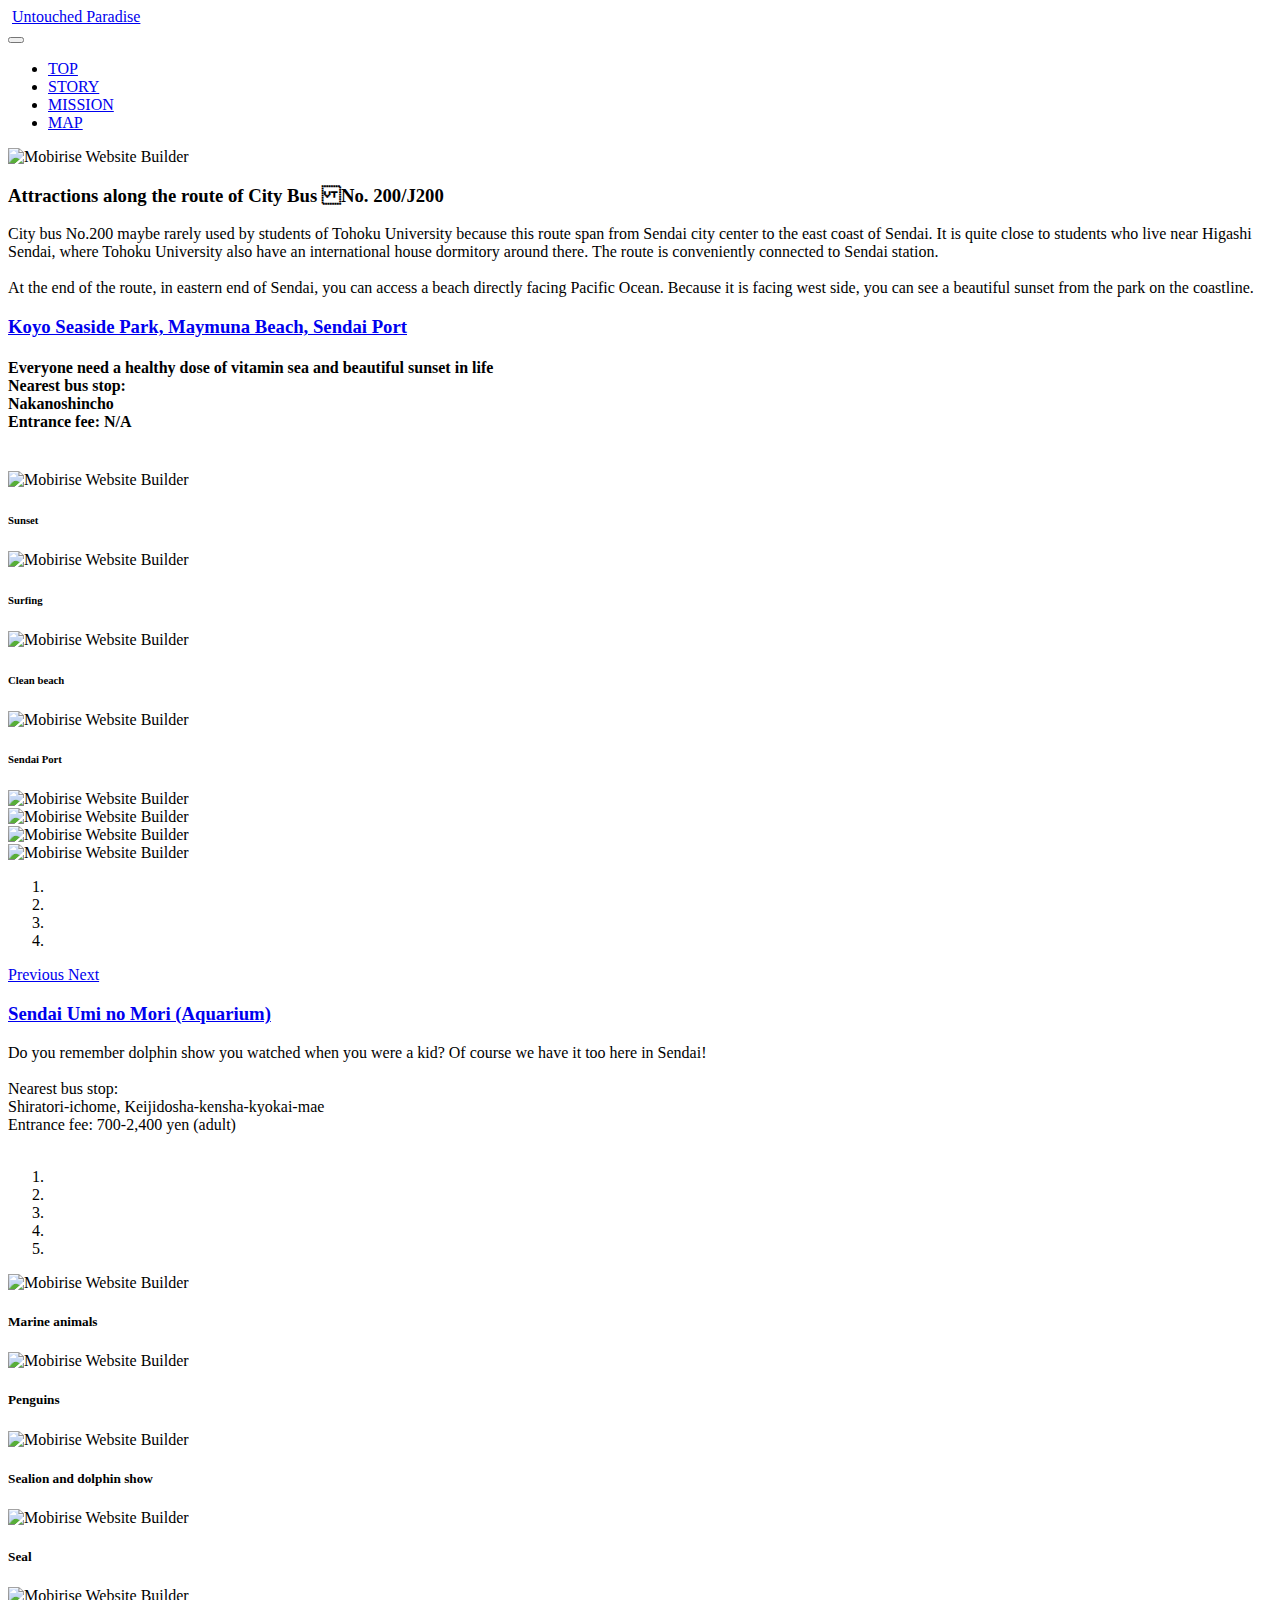
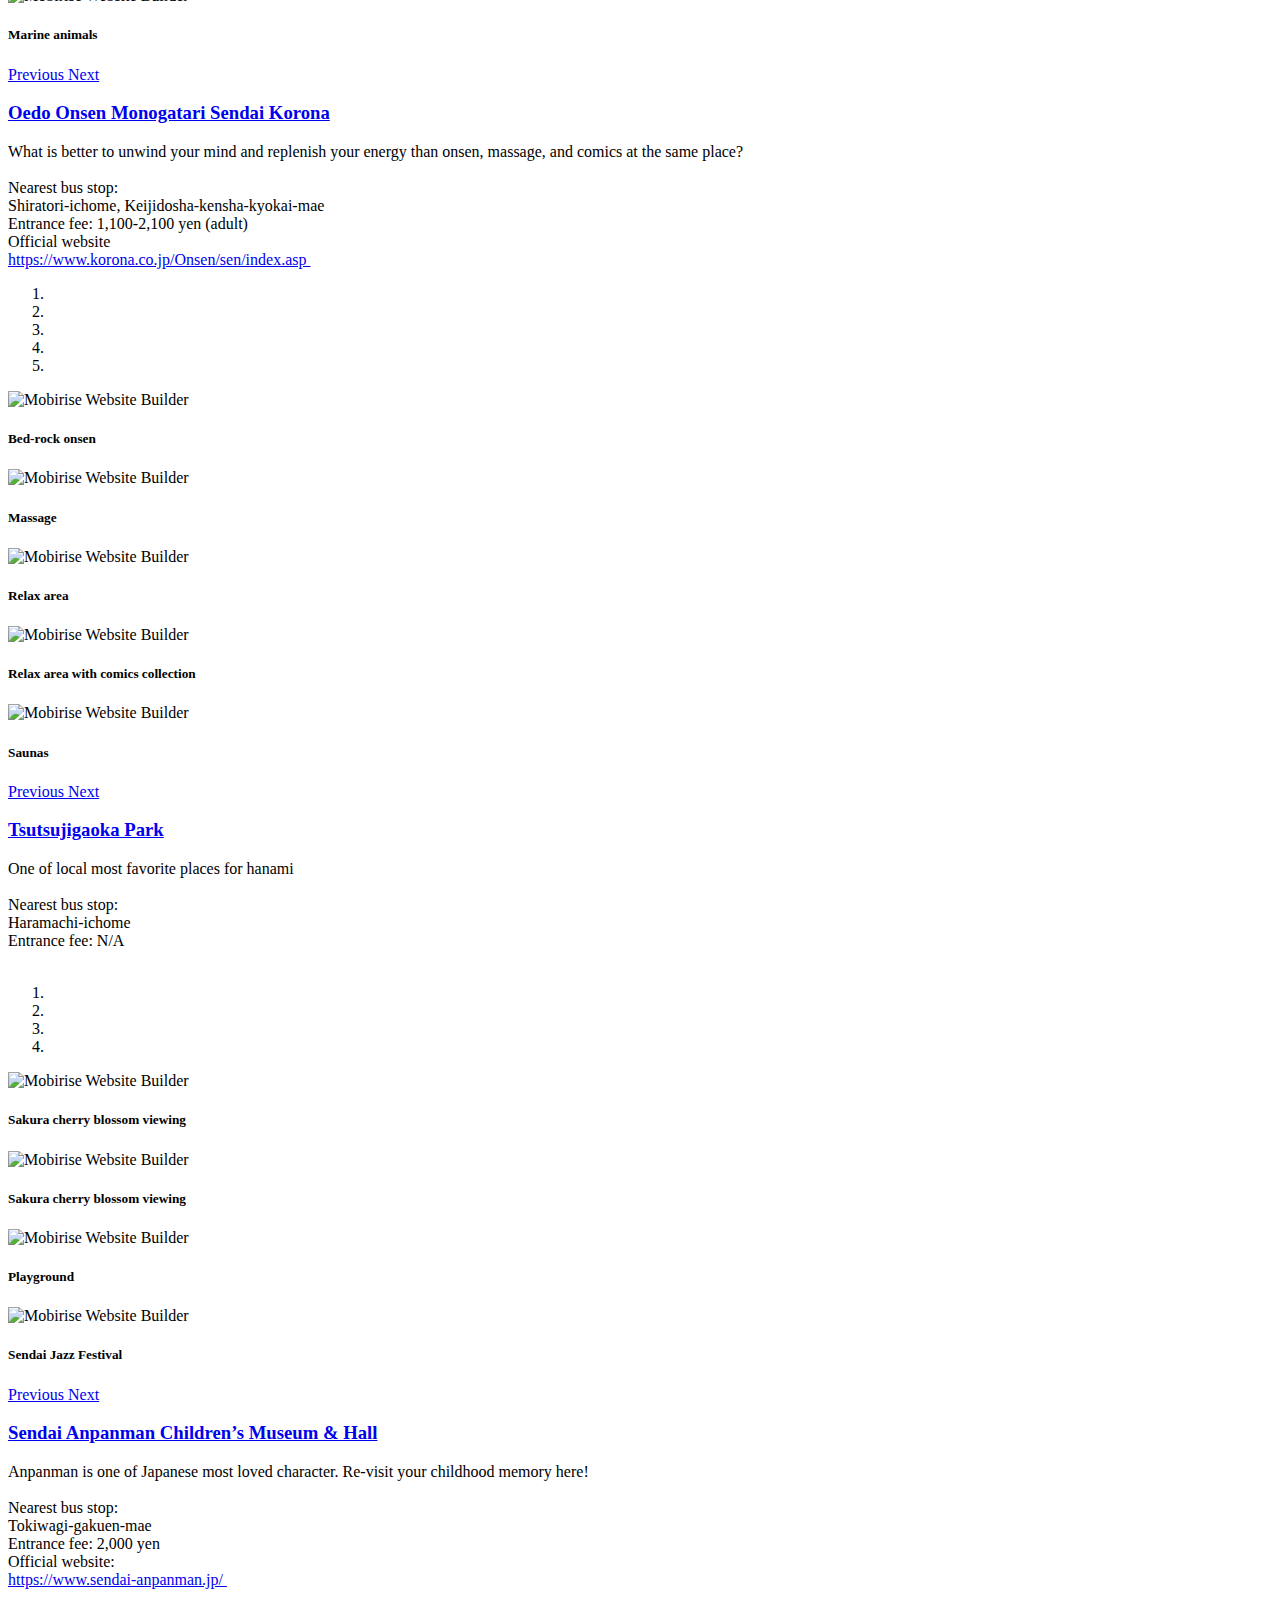
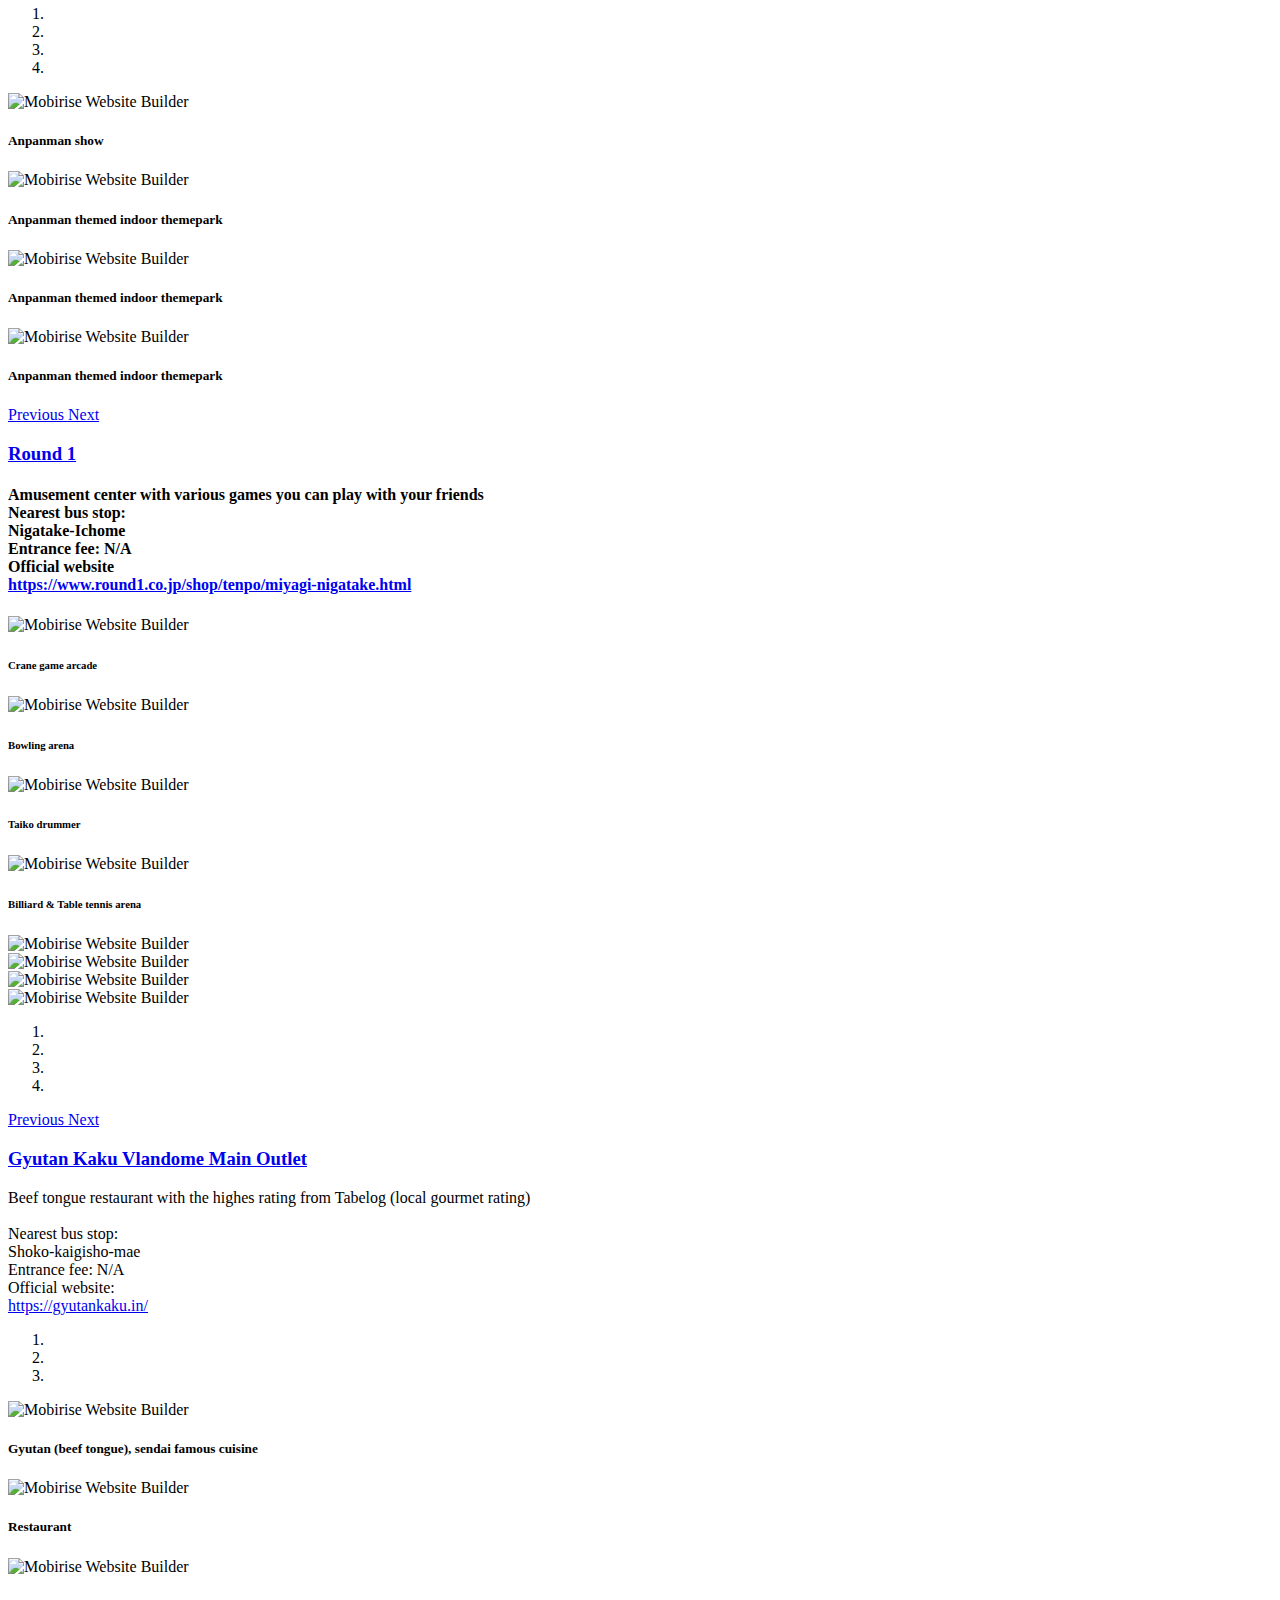
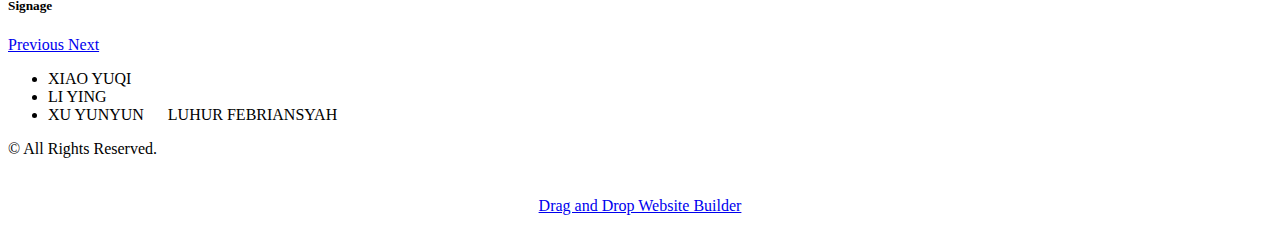
==== 200.html @ 2ca13a0b "Add files via upload" ====
<!DOCTYPE html>
<html  >
<head>
  <!-- Site made with Mobirise Website Builder v5.6.5, https://mobirise.com -->
  <meta charset="UTF-8">
  <meta http-equiv="X-UA-Compatible" content="IE=edge">
  <meta name="generator" content="Mobirise v5.6.5, mobirise.com">
  <meta name="twitter:card" content="summary_large_image"/>
  <meta name="twitter:image:src" content="">
  <meta property="og:image" content="">
  <meta name="twitter:title" content="200">
  <meta name="viewport" content="width=device-width, initial-scale=1, minimum-scale=1">
  <link rel="shortcut icon" href="assets/images/mbr-181x181.png" type="image/x-icon">
  <meta name="description" content="">
  
  
  <title>200</title>
  <link rel="stylesheet" href="assets/web/assets/mobirise-icons2/mobirise2.css">
  <link rel="stylesheet" href="assets/bootstrap/css/bootstrap.min.css">
  <link rel="stylesheet" href="assets/bootstrap/css/bootstrap-grid.min.css">
  <link rel="stylesheet" href="assets/bootstrap/css/bootstrap-reboot.min.css">
  <link rel="stylesheet" href="assets/dropdown/css/style.css">
  <link rel="stylesheet" href="assets/socicon/css/styles.css">
  <link rel="stylesheet" href="assets/theme/css/style.css">
  <link rel="preload" href="https://fonts.googleapis.com/css?family=Jost:100,200,300,400,500,600,700,800,900,100i,200i,300i,400i,500i,600i,700i,800i,900i&display=swap" as="style" onload="this.onload=null;this.rel='stylesheet'">
  <noscript><link rel="stylesheet" href="https://fonts.googleapis.com/css?family=Jost:100,200,300,400,500,600,700,800,900,100i,200i,300i,400i,500i,600i,700i,800i,900i&display=swap"></noscript>
  <link rel="preload" as="style" href="assets/mobirise/css/mbr-additional.css"><link rel="stylesheet" href="assets/mobirise/css/mbr-additional.css" type="text/css">
  
  
  
  
</head>
<body>
  
  <section data-bs-version="5.1" class="menu cid-s48OLK6784" once="menu" id="menu1-27">
    
    <nav class="navbar navbar-dropdown navbar-fixed-top navbar-expand-lg">
        <div class="container">
            <div class="navbar-brand">
                <span class="navbar-logo">
                    
                        <a href="#top"><img src="assets/images/mbr-181x181.png" alt="" style="height: 3.8rem;"></a>
                    
                </span>
                <span class="navbar-caption-wrap"><a class="navbar-caption text-black text-primary display-7" href="#top">Untouched Paradise</a></span>
            </div>
            <button class="navbar-toggler" type="button" data-toggle="collapse" data-bs-toggle="collapse" data-target="#navbarSupportedContent" data-bs-target="#navbarSupportedContent" aria-controls="navbarNavAltMarkup" aria-expanded="false" aria-label="Toggle navigation">
                <div class="hamburger">
                    <span></span>
                    <span></span>
                    <span></span>
                    <span></span>
                </div>
            </button>
            <div class="collapse navbar-collapse" id="navbarSupportedContent">
                <ul class="navbar-nav nav-dropdown nav-right" data-app-modern-menu="true"><li class="nav-item"><a class="nav-link link text-black text-primary display-4" href="#top">TOP</a></li>
                    <li class="nav-item"><a class="nav-link link text-black text-primary display-4" href="index.html#image2-p">STORY</a></li><li class="nav-item"><a class="nav-link link text-black text-primary display-4" href="index.html#content7-w">MISSION</a></li><li class="nav-item"><a class="nav-link link text-black text-primary display-4" href="index.html#map1-k">MAP</a></li></ul>
                
                
            </div>
        </div>
    </nav>

</section>

<section data-bs-version="5.1" class="image1 cid-u1q6X40Yaq" id="image1-29">
    

    

    <div class="container">
        <div class="row align-items-center">
            <div class="col-12 col-lg-6">
                <div class="image-wrapper">
                    <img src="assets/images/200-slide-10-789x252.png" alt="Mobirise Website Builder">
                    
                </div>
            </div>
            <div class="col-12 col-lg">
                <div class="text-wrapper">
                    <h3 class="mbr-section-title mbr-fonts-style mb-3 display-5"><strong>Attractions along the route of City Bus No. 200/J200</strong></h3>
                    <p class="mbr-text mbr-fonts-style display-7">City bus No.200 maybe rarely used by students of Tohoku University because this route span from Sendai city center to the east coast of Sendai. It is quite close to students who live near Higashi Sendai, where Tohoku University also have an international house dormitory around there. The route is conveniently connected to Sendai station.<br>
<br>At the end of the route, in eastern end of Sendai, you can access a beach directly facing Pacific Ocean. Because it is facing west side, you can see a beautiful sunset from the park on the coastline.&nbsp;&nbsp;<br></p>
                </div>
            </div>
        </div>
    </div>
</section>

<section data-bs-version="5.1" class="gallery5 mbr-gallery cid-u1q7lpG4oS" id="gallery5-2a">
    

    

    <div class="container">
        <div class="mbr-section-head">
            <h3 class="mbr-section-title mbr-fonts-style align-center m-0 display-2"><strong><a href="https://maps.app.goo.gl/v4xLHmWwKQCQUPkP9?g_st=iw" class="text-primary">Koyo Seaside Park, Maymuna Beach, Sendai Port</a></strong></h3>
            <h4 class="mbr-section-subtitle mbr-fonts-style align-center mb-0 mt-2 display-7">Everyone need a healthy dose of vitamin sea and beautiful sunset in life
<div>Nearest bus stop:
</div><div>Nakanoshincho</div><div>Entrance fee: N/A
</div><div><br></div></h4>
        </div>
        <div class="row mbr-gallery mt-4">
            <div class="col-12 col-md-6 col-lg-3 item gallery-image">
                <div class="item-wrapper" data-toggle="modal" data-bs-toggle="modal" data-target="#u1qc38Lr78-modal" data-bs-target="#u1qc38Lr78-modal">
                    <img class="w-100" src="assets/images/200-slide-11-1-596x770.jpg" alt="Mobirise Website Builder" data-slide-to="0" data-bs-slide-to="0" data-target="#lb-u1qc38Lr78" data-bs-target="#lb-u1qc38Lr78">
                    <div class="icon-wrapper">
                        <span class="mobi-mbri mobi-mbri-search mbr-iconfont mbr-iconfont-btn"></span>
                    </div>
                </div>
                <h6 class="mbr-item-subtitle mbr-fonts-style align-center mb-2 mt-2 display-7">Sunset</h6>
            </div>
            <div class="col-12 col-md-6 col-lg-3 item gallery-image">
                <div class="item-wrapper" data-toggle="modal" data-bs-toggle="modal" data-target="#u1qc38Lr78-modal" data-bs-target="#u1qc38Lr78-modal">
                    <img class="w-100" src="assets/images/200-slide-11-2-596x439.jpg" alt="Mobirise Website Builder" data-slide-to="1" data-bs-slide-to="1" data-target="#lb-u1qc38Lr78" data-bs-target="#lb-u1qc38Lr78">
                    <div class="icon-wrapper">
                        <span class="mobi-mbri mobi-mbri-search mbr-iconfont mbr-iconfont-btn"></span>
                    </div>
                </div>
                <h6 class="mbr-item-subtitle mbr-fonts-style align-center mb-2 mt-2 display-7">Surfing</h6>
            </div>
            <div class="col-12 col-md-6 col-lg-3 item gallery-image">
                <div class="item-wrapper" data-toggle="modal" data-bs-toggle="modal" data-target="#u1qc38Lr78-modal" data-bs-target="#u1qc38Lr78-modal">
                    <img class="w-100" src="assets/images/200-slide-11-3-596x437.jpg" alt="Mobirise Website Builder" data-slide-to="2" data-bs-slide-to="2" data-target="#lb-u1qc38Lr78" data-bs-target="#lb-u1qc38Lr78">
                    <div class="icon-wrapper">
                        <span class="mobi-mbri mobi-mbri-search mbr-iconfont mbr-iconfont-btn"></span>
                    </div>
                </div>
                <h6 class="mbr-item-subtitle mbr-fonts-style align-center mb-2 mt-2 display-7">Clean beach</h6>
            </div>
            <div class="col-12 col-md-6 col-lg-3 item gallery-image">
                <div class="item-wrapper" data-toggle="modal" data-bs-toggle="modal" data-target="#u1qc38Lr78-modal" data-bs-target="#u1qc38Lr78-modal">
                    <img class="w-100" src="assets/images/200-slide-11-4-596x774.jpg" alt="Mobirise Website Builder" data-slide-to="3" data-bs-slide-to="3" data-target="#lb-u1qc38Lr78" data-bs-target="#lb-u1qc38Lr78">
                    <div class="icon-wrapper">
                        <span class="mobi-mbri mobi-mbri-search mbr-iconfont mbr-iconfont-btn"></span>
                    </div>
                </div>
                <h6 class="mbr-item-subtitle mbr-fonts-style align-center mb-2 mt-2 display-7">Sendai Port</h6>
            </div>
        </div>

        <div class="modal mbr-slider" tabindex="-1" role="dialog" aria-hidden="true" id="u1qc38Lr78-modal">
            <div class="modal-dialog" role="document">
                <div class="modal-content">
                    <div class="modal-body">
                        <div class="carousel slide" id="lb-u1qc38Lr78" data-interval="5000" data-bs-interval="5000">
                            <div class="carousel-inner">
                                <div class="carousel-item active">
                                    <img class="d-block w-100" src="assets/images/200-slide-11-1-596x770.jpg" alt="Mobirise Website Builder">
                                </div>
                                <div class="carousel-item">
                                    <img class="d-block w-100" src="assets/images/200-slide-11-2-596x439.jpg" alt="Mobirise Website Builder">
                                </div>
                                <div class="carousel-item">
                                    <img class="d-block w-100" src="assets/images/200-slide-11-3-596x437.jpg" alt="Mobirise Website Builder">
                                </div>
                                <div class="carousel-item">
                                    <img class="d-block w-100" src="assets/images/200-slide-11-4-596x774.jpg" alt="Mobirise Website Builder">
                                </div>
                            </div>
                            <ol class="carousel-indicators">
                                <li data-slide-to="0" data-bs-slide-to="0" class="active" data-target="#lb-u1qc38Lr78" data-bs-target="#lb-u1qc38Lr78"></li>
                                <li data-slide-to="1" data-bs-slide-to="1" data-target="#lb-u1qc38Lr78" data-bs-target="#lb-u1qc38Lr78"></li>
                                <li data-slide-to="2" data-bs-slide-to="2" data-target="#lb-u1qc38Lr78" data-bs-target="#lb-u1qc38Lr78"></li>
                                <li data-slide-to="3" data-bs-slide-to="3" data-target="#lb-u1qc38Lr78" data-bs-target="#lb-u1qc38Lr78"></li>
                            </ol>
                            <a role="button" href="" class="close" data-dismiss="modal" data-bs-dismiss="modal" aria-label="Close">
                            </a>
                            <a class="carousel-control-prev carousel-control" role="button" data-slide="prev" data-bs-slide="prev" href="#lb-u1qc38Lr78">
                                <span class="mobi-mbri mobi-mbri-arrow-prev" aria-hidden="true"></span>
                                <span class="sr-only visually-hidden">Previous</span>
                            </a>
                            <a class="carousel-control-next carousel-control" role="button" data-slide="next" data-bs-slide="next" href="#lb-u1qc38Lr78">
                                <span class="mobi-mbri mobi-mbri-arrow-next" aria-hidden="true"></span>
                                <span class="sr-only visually-hidden">Next</span>
                            </a>
                        </div>
                    </div>
                </div>
            </div>
        </div>
    </div>
</section>

<section data-bs-version="5.1" class="content5 cid-u1q7R0cChN" id="content5-2c">
    
    <div class="container">
        <div class="row justify-content-center">
            <div class="col-md-12 col-lg-10">
                <h3 class="mbr-section-title mbr-fonts-style mb-4 display-2"><strong><a href="https://maps.app.goo.gl/Kc7f5GTUNGFci8Ky8?g_st=iw" class="text-primary">Sendai Umi no Mori (Aquarium)</a></strong></h3>
                
                <p class="mbr-text mbr-fonts-style display-7">Do you remember dolphin show you watched when you were a kid? Of course we have it too here in Sendai!<br><br>Nearest bus stop:
<br>Shiratori-ichome, Keijidosha-kensha-kyokai-mae<br>Entrance fee: 700-2,400 yen (adult)
<br>&nbsp;<br></p>
            </div>
        </div>
    </div>
</section>

<section data-bs-version="5.1" class="slider2 cid-u1q7ObSZ6b" id="slider2-2b">
    

    
    <div class="container">
        <div class="row justify-content-center">
            <div class="col-12 col-md-10">
                <div class="carousel slide carousel-fade" id="u1qc39AR49" data-interval="5000" data-bs-interval="5000">
                    
                    <ol class="carousel-indicators">
                        <li data-slide-to="0" data-bs-slide-to="0" class="active" data-target="#u1qc39AR49" data-bs-target="#u1qc39AR49"></li>
                        <li data-slide-to="1" data-bs-slide-to="1" data-target="#u1qc39AR49" data-bs-target="#u1qc39AR49"></li>
                        <li data-slide-to="2" data-bs-slide-to="2" data-target="#u1qc39AR49" data-bs-target="#u1qc39AR49"></li><li data-slide-to="3" data-bs-slide-to="3" data-target="#u1qc39AR49" data-bs-target="#u1qc39AR49"></li><li data-slide-to="4" data-bs-slide-to="4" data-target="#u1qc39AR49" data-bs-target="#u1qc39AR49"></li>
                    </ol>
                    <div class="carousel-inner">
                        <div class="carousel-item slider-image item active">
                            <div class="item-wrapper">
                                <img class="d-block w-100" src="assets/images/200-slide-12-1-1024x617.jpg" alt="Mobirise Website Builder" data-slide-to="0" data-bs-slide-to="0">
                                <div class="carousel-caption d-none d-md-block">
                                    <h5 class="mbr-section-subtitle mbr-fonts-style display-5"><strong>Marine animals</strong></h5>
                                    
                                </div>
                            </div>
                        </div>
                        <div class="carousel-item slider-image item">
                            <div class="item-wrapper">
                                <img class="d-block w-100" src="assets/images/200-slide-12-2-1024x566.jpg" alt="Mobirise Website Builder" data-slide-to="1" data-bs-slide-to="1">
                                <div class="carousel-caption d-none d-md-block">
                                    <h5 class="mbr-section-subtitle mbr-fonts-style display-5">
                                        <strong>Penguins</strong></h5>
                                    
                                </div>
                            </div>
                        </div>
                        <div class="carousel-item slider-image item">
                            <div class="item-wrapper">
                                <img class="d-block w-100" src="assets/images/200-slide-12-3-1024x656.jpg" alt="Mobirise Website Builder" data-slide-to="2" data-bs-slide-to="2">
                                <div class="carousel-caption d-none d-md-block">
                                    <h5 class="mbr-section-subtitle mbr-fonts-style display-5"><strong>Sealion and dolphin show</strong></h5>
                                    
                                </div>
                            </div>
                        </div><div class="carousel-item slider-image item">
                            <div class="item-wrapper">
                                <img class="d-block w-100" src="assets/images/200-slide-12-4-1024x748.jpg" alt="Mobirise Website Builder" data-slide-to="3" data-bs-slide-to="3">
                                <div class="carousel-caption d-none d-md-block">
                                    <h5 class="mbr-section-subtitle mbr-fonts-style display-5">
                                        <strong>Seal</strong>
                                    </h5>
                                    
                                </div>
                            </div>
                        </div><div class="carousel-item slider-image item">
                            <div class="item-wrapper">
                                <img class="d-block w-100" src="assets/images/200-slide-12-5-1024x471.jpg" alt="Mobirise Website Builder" data-slide-to="4" data-bs-slide-to="4">
                                <div class="carousel-caption d-none d-md-block">
                                    <h5 class="mbr-section-subtitle mbr-fonts-style display-5"><strong>Marine animals</strong></h5>
                                    
                                </div>
                            </div>
                        </div>
                    </div>
                    <a class="carousel-control carousel-control-prev" role="button" data-slide="prev" data-bs-slide="prev" href="#u1qc39AR49">
                        <span class="mobi-mbri mobi-mbri-arrow-prev" aria-hidden="true"></span>
                        <span class="sr-only visually-hidden">Previous</span>
                    </a>
                    <a class="carousel-control carousel-control-next" role="button" data-slide="next" data-bs-slide="next" href="#u1qc39AR49">
                        <span class="mobi-mbri mobi-mbri-arrow-next" aria-hidden="true"></span>
                        <span class="sr-only visually-hidden">Next</span>
                    </a>
                </div>
            </div>
        </div>
    </div>
</section>

<section data-bs-version="5.1" class="content5 cid-u1q8s3idsh" id="content5-2d">
    
    <div class="container">
        <div class="row justify-content-center">
            <div class="col-md-12 col-lg-10">
                <h3 class="mbr-section-title mbr-fonts-style mb-4 display-2"><strong><a href="https://maps.app.goo.gl/MPHti9c4BwyM3oMx7?g_st=iw" class="text-primary">Oedo Onsen Monogatari Sendai Korona</a></strong></h3>
                
                <p class="mbr-text mbr-fonts-style display-7">What is better to unwind your mind and replenish your energy than onsen, massage, and comics at the same place?<br><br>Nearest bus stop:
<br>Shiratori-ichome, Keijidosha-kensha-kyokai-mae<br>Entrance fee: 1,100-2,100 yen (adult)<br>
Official website
<br><a href="https://www.korona.co.jp/Onsen/sen/index.asp " class="text-primary">https://www.korona.co.jp/Onsen/sen/index.asp&nbsp;</a><br></p>
            </div>
        </div>
    </div>
</section>

<section data-bs-version="5.1" class="slider2 cid-u1q8ChPilc" id="slider2-2e">
    

    
    <div class="container">
        <div class="row justify-content-center">
            <div class="col-12 col-md-10">
                <div class="carousel slide carousel-fade" id="u1qc3arYeU" data-interval="5000" data-bs-interval="5000">
                    
                    <ol class="carousel-indicators">
                        <li data-slide-to="0" data-bs-slide-to="0" class="active" data-target="#u1qc3arYeU" data-bs-target="#u1qc3arYeU"></li>
                        <li data-slide-to="1" data-bs-slide-to="1" data-target="#u1qc3arYeU" data-bs-target="#u1qc3arYeU"></li>
                        <li data-slide-to="2" data-bs-slide-to="2" data-target="#u1qc3arYeU" data-bs-target="#u1qc3arYeU"></li><li data-slide-to="3" data-bs-slide-to="3" data-target="#u1qc3arYeU" data-bs-target="#u1qc3arYeU"></li><li data-slide-to="4" data-bs-slide-to="4" data-target="#u1qc3arYeU" data-bs-target="#u1qc3arYeU"></li>
                    </ol>
                    <div class="carousel-inner">
                        <div class="carousel-item slider-image item active">
                            <div class="item-wrapper">
                                <img class="d-block w-100" src="assets/images/200-slide-13-1-1024x764.jpg" alt="Mobirise Website Builder" data-slide-to="0" data-bs-slide-to="0">
                                <div class="carousel-caption d-none d-md-block">
                                    <h5 class="mbr-section-subtitle mbr-fonts-style display-5"><strong>Bed-rock onsen</strong></h5>
                                    
                                </div>
                            </div>
                        </div>
                        <div class="carousel-item slider-image item">
                            <div class="item-wrapper">
                                <img class="d-block w-100" src="assets/images/200-slide-13-2-1024x620.jpg" alt="Mobirise Website Builder" data-slide-to="1" data-bs-slide-to="1">
                                <div class="carousel-caption d-none d-md-block">
                                    <h5 class="mbr-section-subtitle mbr-fonts-style display-5"><strong>Massage</strong></h5>
                                    
                                </div>
                            </div>
                        </div>
                        <div class="carousel-item slider-image item">
                            <div class="item-wrapper">
                                <img class="d-block w-100" src="assets/images/200-slide-13-3-815x1024.jpg" alt="Mobirise Website Builder" data-slide-to="2" data-bs-slide-to="2">
                                <div class="carousel-caption d-none d-md-block">
                                    <h5 class="mbr-section-subtitle mbr-fonts-style display-5"><strong>Relax area</strong></h5>
                                    
                                </div>
                            </div>
                        </div><div class="carousel-item slider-image item">
                            <div class="item-wrapper">
                                <img class="d-block w-100" src="assets/images/200-slide-13-4-815x1015.jpg" alt="Mobirise Website Builder" data-slide-to="3" data-bs-slide-to="3">
                                <div class="carousel-caption d-none d-md-block">
                                    <h5 class="mbr-section-subtitle mbr-fonts-style display-5"><strong>Relax area with comics collection</strong></h5>
                                    
                                </div>
                            </div>
                        </div><div class="carousel-item slider-image item">
                            <div class="item-wrapper">
                                <img class="d-block w-100" src="assets/images/200-slide-13-5-796x1024.jpg" alt="Mobirise Website Builder" data-slide-to="4" data-bs-slide-to="4">
                                <div class="carousel-caption d-none d-md-block">
                                    <h5 class="mbr-section-subtitle mbr-fonts-style display-5">
                                        <strong>Saunas</strong>
                                    </h5>
                                    
                                </div>
                            </div>
                        </div>
                    </div>
                    <a class="carousel-control carousel-control-prev" role="button" data-slide="prev" data-bs-slide="prev" href="#u1qc3arYeU">
                        <span class="mobi-mbri mobi-mbri-arrow-prev" aria-hidden="true"></span>
                        <span class="sr-only visually-hidden">Previous</span>
                    </a>
                    <a class="carousel-control carousel-control-next" role="button" data-slide="next" data-bs-slide="next" href="#u1qc3arYeU">
                        <span class="mobi-mbri mobi-mbri-arrow-next" aria-hidden="true"></span>
                        <span class="sr-only visually-hidden">Next</span>
                    </a>
                </div>
            </div>
        </div>
    </div>
</section>

<section data-bs-version="5.1" class="content5 cid-u1q9fNmP6s" id="content5-2f">
    
    <div class="container">
        <div class="row justify-content-center">
            <div class="col-md-12 col-lg-10">
                <h3 class="mbr-section-title mbr-fonts-style mb-4 display-2"><strong><a href="https://maps.app.goo.gl/jmmNp7XgcEXgdnyeA?g_st=iw" class="text-primary">Tsutsujigaoka Park</a></strong></h3>
                
                <p class="mbr-text mbr-fonts-style display-7">One of local most favorite places for hanami<br><br>Nearest bus stop:
<br>Haramachi-ichome<br>Entrance fee: N/A
<br>&nbsp;<br></p>
            </div>
        </div>
    </div>
</section>

<section data-bs-version="5.1" class="slider2 cid-u1q9oDOqKd" id="slider2-2g">
    

    
    <div class="container">
        <div class="row justify-content-center">
            <div class="col-12 col-md-10">
                <div class="carousel slide carousel-fade" id="u1qc3bdlno" data-interval="5000" data-bs-interval="5000">
                    
                    <ol class="carousel-indicators">
                        <li data-slide-to="0" data-bs-slide-to="0" class="active" data-target="#u1qc3bdlno" data-bs-target="#u1qc3bdlno"></li>
                        <li data-slide-to="1" data-bs-slide-to="1" data-target="#u1qc3bdlno" data-bs-target="#u1qc3bdlno"></li>
                        <li data-slide-to="2" data-bs-slide-to="2" data-target="#u1qc3bdlno" data-bs-target="#u1qc3bdlno"></li><li data-slide-to="3" data-bs-slide-to="3" data-target="#u1qc3bdlno" data-bs-target="#u1qc3bdlno"></li>
                    </ol>
                    <div class="carousel-inner">
                        <div class="carousel-item slider-image item active">
                            <div class="item-wrapper">
                                <img class="d-block w-100" src="assets/images/200-slide-14-1-746x1024.jpg" alt="Mobirise Website Builder" data-slide-to="0" data-bs-slide-to="0">
                                <div class="carousel-caption d-none d-md-block">
                                    <h5 class="mbr-section-subtitle mbr-fonts-style display-5"><strong>Sakura cherry blossom viewing</strong></h5>
                                    
                                </div>
                            </div>
                        </div>
                        <div class="carousel-item slider-image item">
                            <div class="item-wrapper">
                                <img class="d-block w-100" src="assets/images/200-slide-14-2-1024x548.jpg" alt="Mobirise Website Builder" data-slide-to="1" data-bs-slide-to="1">
                                <div class="carousel-caption d-none d-md-block">
                                    <h5 class="mbr-section-subtitle mbr-fonts-style display-5"><strong>Sakura cherry blossom viewing</strong></h5>
                                    
                                </div>
                            </div>
                        </div>
                        <div class="carousel-item slider-image item">
                            <div class="item-wrapper">
                                <img class="d-block w-100" src="assets/images/200-slide-14-3-1024x564.jpg" alt="Mobirise Website Builder" data-slide-to="2" data-bs-slide-to="2">
                                <div class="carousel-caption d-none d-md-block">
                                    <h5 class="mbr-section-subtitle mbr-fonts-style display-5">
                                        <strong>Playground</strong></h5>
                                    
                                </div>
                            </div>
                        </div><div class="carousel-item slider-image item">
                            <div class="item-wrapper">
                                <img class="d-block w-100" src="assets/images/200-slide-14-4-1024x667.jpg" alt="Mobirise Website Builder" data-slide-to="3" data-bs-slide-to="3">
                                <div class="carousel-caption d-none d-md-block">
                                    <h5 class="mbr-section-subtitle mbr-fonts-style display-5"><strong>Sendai Jazz Festival</strong></h5>
                                    
                                </div>
                            </div>
                        </div>
                    </div>
                    <a class="carousel-control carousel-control-prev" role="button" data-slide="prev" data-bs-slide="prev" href="#u1qc3bdlno">
                        <span class="mobi-mbri mobi-mbri-arrow-prev" aria-hidden="true"></span>
                        <span class="sr-only visually-hidden">Previous</span>
                    </a>
                    <a class="carousel-control carousel-control-next" role="button" data-slide="next" data-bs-slide="next" href="#u1qc3bdlno">
                        <span class="mobi-mbri mobi-mbri-arrow-next" aria-hidden="true"></span>
                        <span class="sr-only visually-hidden">Next</span>
                    </a>
                </div>
            </div>
        </div>
    </div>
</section>

<section data-bs-version="5.1" class="content5 cid-u1q9HPplkM" id="content5-2h">
    
    <div class="container">
        <div class="row justify-content-center">
            <div class="col-md-12 col-lg-10">
                <h3 class="mbr-section-title mbr-fonts-style mb-4 display-2"><strong><a href="https://maps.app.goo.gl/vA87Yipph7uVeVw18?g_st=iw" class="text-primary">Sendai Anpanman Children’s Museum &amp; Hall</a></strong></h3>
                
                <p class="mbr-text mbr-fonts-style display-7">Anpanman is one of Japanese most loved character. Re-visit your childhood memory here!<br><br>Nearest bus stop:
<br>Tokiwagi-gakuen-mae<br>Entrance fee: 2,000 yen<br>
Official website:
<br><a href="https://www.sendai-anpanman.jp/ " class="text-primary">https://www.sendai-anpanman.jp/&nbsp;</a><br></p>
            </div>
        </div>
    </div>
</section>

<section data-bs-version="5.1" class="slider2 cid-u1q9QR3RFF" id="slider2-2i">
    

    
    <div class="container">
        <div class="row justify-content-center">
            <div class="col-12 col-md-10">
                <div class="carousel slide carousel-fade" id="u1qc3c1Roq" data-interval="5000" data-bs-interval="5000">
                    
                    <ol class="carousel-indicators">
                        <li data-slide-to="0" data-bs-slide-to="0" class="active" data-target="#u1qc3c1Roq" data-bs-target="#u1qc3c1Roq"></li>
                        <li data-slide-to="1" data-bs-slide-to="1" data-target="#u1qc3c1Roq" data-bs-target="#u1qc3c1Roq"></li>
                        <li data-slide-to="2" data-bs-slide-to="2" data-target="#u1qc3c1Roq" data-bs-target="#u1qc3c1Roq"></li><li data-slide-to="3" data-bs-slide-to="3" data-target="#u1qc3c1Roq" data-bs-target="#u1qc3c1Roq"></li>
                    </ol>
                    <div class="carousel-inner">
                        <div class="carousel-item slider-image item active">
                            <div class="item-wrapper">
                                <img class="d-block w-100" src="assets/images/200-slide-15-1-1024x654.jpg" alt="Mobirise Website Builder" data-slide-to="0" data-bs-slide-to="0">
                                <div class="carousel-caption d-none d-md-block">
                                    <h5 class="mbr-section-subtitle mbr-fonts-style display-5"><strong>Anpanman show</strong></h5>
                                    
                                </div>
                            </div>
                        </div>
                        <div class="carousel-item slider-image item">
                            <div class="item-wrapper">
                                <img class="d-block w-100" src="assets/images/200-slide-15-2-1024x755.jpg" alt="Mobirise Website Builder" data-slide-to="1" data-bs-slide-to="1">
                                <div class="carousel-caption d-none d-md-block">
                                    <h5 class="mbr-section-subtitle mbr-fonts-style display-5"><strong>Anpanman themed indoor themepark</strong></h5>
                                    
                                </div>
                            </div>
                        </div>
                        <div class="carousel-item slider-image item">
                            <div class="item-wrapper">
                                <img class="d-block w-100" src="assets/images/200-slide-15-3-835x1024.jpg" alt="Mobirise Website Builder" data-slide-to="2" data-bs-slide-to="2">
                                <div class="carousel-caption d-none d-md-block">
                                    <h5 class="mbr-section-subtitle mbr-fonts-style display-5"><strong>Anpanman themed indoor themepark</strong></h5>
                                    
                                </div>
                            </div>
                        </div><div class="carousel-item slider-image item">
                            <div class="item-wrapper">
                                <img class="d-block w-100" src="assets/images/200-slide-15-4-835x607.jpg" alt="Mobirise Website Builder" data-slide-to="3" data-bs-slide-to="3">
                                <div class="carousel-caption d-none d-md-block">
                                    <h5 class="mbr-section-subtitle mbr-fonts-style display-5"><strong>Anpanman themed indoor themepark</strong></h5>
                                    
                                </div>
                            </div>
                        </div>
                    </div>
                    <a class="carousel-control carousel-control-prev" role="button" data-slide="prev" data-bs-slide="prev" href="#u1qc3c1Roq">
                        <span class="mobi-mbri mobi-mbri-arrow-prev" aria-hidden="true"></span>
                        <span class="sr-only visually-hidden">Previous</span>
                    </a>
                    <a class="carousel-control carousel-control-next" role="button" data-slide="next" data-bs-slide="next" href="#u1qc3c1Roq">
                        <span class="mobi-mbri mobi-mbri-arrow-next" aria-hidden="true"></span>
                        <span class="sr-only visually-hidden">Next</span>
                    </a>
                </div>
            </div>
        </div>
    </div>
</section>

<section data-bs-version="5.1" class="gallery4 mbr-gallery cid-u1qatUeKuT" id="gallery4-2j">
    

    

    <div class="container">
        <div class="mbr-section-head">
            <h3 class="mbr-section-title mbr-fonts-style align-center m-0 display-2"><strong><a href="https://maps.app.goo.gl/UGpbgqfZbD4D5RT16?g_st=iw" class="text-primary">Round 1</a></strong></h3>
            <h4 class="mbr-section-subtitle mbr-fonts-style align-center mb-0 mt-2 display-7">Amusement center with various games you can play with your friends
<div>Nearest bus stop:
</div><div>Nigatake-Ichome</div><div>Entrance fee: N/A</div><div>Official website
</div><div><a href="https://www.round1.co.jp/shop/tenpo/miyagi-nigatake.html" class="text-primary">https://www.round1.co.jp/shop/tenpo/miyagi-nigatake.html</a></div></h4>
        </div>
        <div class="row mbr-gallery mt-4">
            <div class="col-12 col-md-6 col-lg-6 item gallery-image">
                <div class="item-wrapper" data-toggle="modal" data-bs-toggle="modal" data-target="#u1qc3csrJC-modal" data-bs-target="#u1qc3csrJC-modal">
                    <img class="w-100" src="assets/images/200-slide-16-1-1024x753.jpg" alt="Mobirise Website Builder" data-slide-to="0" data-bs-slide-to="0" data-target="#lb-u1qc3csrJC" data-bs-target="#lb-u1qc3csrJC">
                    <div class="icon-wrapper">
                        <span class="mobi-mbri mobi-mbri-search mbr-iconfont mbr-iconfont-btn"></span>
                    </div>
                </div>
                <h6 class="mbr-item-subtitle mbr-fonts-style align-center mb-2 mt-2 display-7">Crane game arcade</h6>
            </div>
            <div class="col-12 col-md-6 col-lg-6 item gallery-image">
                <div class="item-wrapper" data-toggle="modal" data-bs-toggle="modal" data-target="#u1qc3csrJC-modal" data-bs-target="#u1qc3csrJC-modal">
                    <img class="w-100" src="assets/images/200-slide-16-2-1024x626.jpg" alt="Mobirise Website Builder" data-slide-to="1" data-bs-slide-to="1" data-target="#lb-u1qc3csrJC" data-bs-target="#lb-u1qc3csrJC">
                    <div class="icon-wrapper">
                        <span class="mobi-mbri mobi-mbri-search mbr-iconfont mbr-iconfont-btn"></span>
                    </div>
                </div>
                <h6 class="mbr-item-subtitle mbr-fonts-style align-center mb-2 mt-2 display-7">Bowling arena</h6>
            </div>
            <div class="col-12 col-md-6 col-lg-6 item gallery-image">
                <div class="item-wrapper" data-toggle="modal" data-bs-toggle="modal" data-target="#u1qc3csrJC-modal" data-bs-target="#u1qc3csrJC-modal">
                    <img class="w-100" src="assets/images/200-slide-16-3-1024x764.jpg" alt="Mobirise Website Builder" data-slide-to="2" data-bs-slide-to="2" data-target="#lb-u1qc3csrJC" data-bs-target="#lb-u1qc3csrJC">
                    <div class="icon-wrapper">
                        <span class="mobi-mbri mobi-mbri-search mbr-iconfont mbr-iconfont-btn"></span>
                    </div>
                </div>
                <h6 class="mbr-item-subtitle mbr-fonts-style align-center mb-2 mt-2 display-7">Taiko drummer</h6>
            </div>
            <div class="col-12 col-md-6 col-lg-6 item gallery-image">
                <div class="item-wrapper" data-toggle="modal" data-bs-toggle="modal" data-target="#u1qc3csrJC-modal" data-bs-target="#u1qc3csrJC-modal">
                    <img class="w-100" src="assets/images/200-slide-16-4-1024x759.jpg" alt="Mobirise Website Builder" data-slide-to="3" data-bs-slide-to="3" data-target="#lb-u1qc3csrJC" data-bs-target="#lb-u1qc3csrJC">
                    <div class="icon-wrapper">
                        <span class="mobi-mbri mobi-mbri-search mbr-iconfont mbr-iconfont-btn"></span>
                    </div>
                </div>
                <h6 class="mbr-item-subtitle mbr-fonts-style align-center mb-2 mt-2 display-7">Billiard &amp; Table tennis arena</h6>
            </div>
        </div>

        <div class="modal mbr-slider" tabindex="-1" role="dialog" aria-hidden="true" id="u1qc3csrJC-modal">
            <div class="modal-dialog" role="document">
                <div class="modal-content">
                    <div class="modal-body">
                        <div class="carousel slide" id="lb-u1qc3csrJC" data-interval="5000" data-bs-interval="5000">
                            <div class="carousel-inner">
                                <div class="carousel-item active">
                                    <img class="d-block w-100" src="assets/images/200-slide-16-1-1024x753.jpg" alt="Mobirise Website Builder">
                                </div>
                                <div class="carousel-item">
                                    <img class="d-block w-100" src="assets/images/200-slide-16-2-1024x626.jpg" alt="Mobirise Website Builder">
                                </div>
                                <div class="carousel-item">
                                    <img class="d-block w-100" src="assets/images/200-slide-16-3-1024x764.jpg" alt="Mobirise Website Builder">
                                </div>
                                <div class="carousel-item">
                                    <img class="d-block w-100" src="assets/images/200-slide-16-4-1024x759.jpg" alt="Mobirise Website Builder">
                                </div>
                            </div>
                            <ol class="carousel-indicators">
                                <li data-slide-to="0" data-bs-slide-to="0" class="active" data-target="#lb-u1qc3csrJC" data-bs-target="#lb-u1qc3csrJC"></li>
                                <li data-slide-to="1" data-bs-slide-to="1" data-target="#lb-u1qc3csrJC" data-bs-target="#lb-u1qc3csrJC"></li>
                                <li data-slide-to="2" data-bs-slide-to="2" data-target="#lb-u1qc3csrJC" data-bs-target="#lb-u1qc3csrJC"></li>
                                <li data-slide-to="3" data-bs-slide-to="3" data-target="#lb-u1qc3csrJC" data-bs-target="#lb-u1qc3csrJC"></li>
                            </ol>
                            <a role="button" href="" class="close" data-dismiss="modal" data-bs-dismiss="modal" aria-label="Close">
                            </a>
                            <a class="carousel-control-prev carousel-control" role="button" data-slide="prev" data-bs-slide="prev" href="#lb-u1qc3csrJC">
                                <span class="mobi-mbri mobi-mbri-arrow-prev" aria-hidden="true"></span>
                                <span class="sr-only visually-hidden">Previous</span>
                            </a>
                            <a class="carousel-control-next carousel-control" role="button" data-slide="next" data-bs-slide="next" href="#lb-u1qc3csrJC">
                                <span class="mobi-mbri mobi-mbri-arrow-next" aria-hidden="true"></span>
                                <span class="sr-only visually-hidden">Next</span>
                            </a>
                        </div>
                    </div>
                </div>
            </div>
        </div>
    </div>
</section>

<section data-bs-version="5.1" class="content5 cid-u1qbkQxtN6" id="content5-2k">
    
    <div class="container">
        <div class="row justify-content-center">
            <div class="col-md-12 col-lg-10">
                <h3 class="mbr-section-title mbr-fonts-style mb-4 display-2"><strong><a href="https://maps.app.goo.gl/SfT2c1a4PbRoFa4s6?g_st=iw" class="text-primary">Gyutan Kaku Vlandome Main Outlet</a></strong></h3>
                
                <p class="mbr-text mbr-fonts-style display-7">Beef tongue restaurant with the highes rating from Tabelog (local gourmet rating)<br><br>Nearest bus stop:
<br>Shoko-kaigisho-mae<br>Entrance fee: N/A<br>
Official website:
<br><a href="https://gyutankaku.in/" class="text-primary">https://gyutankaku.in/</a><br></p>
            </div>
        </div>
    </div>
</section>

<section data-bs-version="5.1" class="slider2 cid-u1qbxKDtJ2" id="slider2-2l">
    

    
    <div class="container">
        <div class="row justify-content-center">
            <div class="col-12 col-md-10">
                <div class="carousel slide carousel-fade" id="u1qc3dMMKZ" data-interval="5000" data-bs-interval="5000">
                    
                    <ol class="carousel-indicators">
                        <li data-slide-to="0" data-bs-slide-to="0" class="active" data-target="#u1qc3dMMKZ" data-bs-target="#u1qc3dMMKZ"></li>
                        <li data-slide-to="1" data-bs-slide-to="1" data-target="#u1qc3dMMKZ" data-bs-target="#u1qc3dMMKZ"></li>
                        <li data-slide-to="2" data-bs-slide-to="2" data-target="#u1qc3dMMKZ" data-bs-target="#u1qc3dMMKZ"></li>
                    </ol>
                    <div class="carousel-inner">
                        <div class="carousel-item slider-image item active">
                            <div class="item-wrapper">
                                <img class="d-block w-100" src="assets/images/200-slide-17-1-1024x569.jpg" alt="Mobirise Website Builder">
                                <div class="carousel-caption d-none d-md-block">
                                    <h5 class="mbr-section-subtitle mbr-fonts-style display-5"><strong>Gyutan (beef tongue), sendai famous cuisine</strong></h5>
                                    
                                </div>
                            </div>
                        </div>
                        <div class="carousel-item slider-image item">
                            <div class="item-wrapper">
                                <img class="d-block w-100" src="assets/images/200-slide-17-2-1024x679.jpg" alt="Mobirise Website Builder">
                                <div class="carousel-caption d-none d-md-block">
                                    <h5 class="mbr-section-subtitle mbr-fonts-style display-5">
                                        <strong>Restaurant</strong></h5>
                                    
                                </div>
                            </div>
                        </div>
                        <div class="carousel-item slider-image item">
                            <div class="item-wrapper">
                                <img class="d-block w-100" src="assets/images/200-slide-17-3-771x1024.jpg" alt="Mobirise Website Builder">
                                <div class="carousel-caption d-none d-md-block">
                                    <h5 class="mbr-section-subtitle mbr-fonts-style display-5">
                                        <strong>Signage</strong>
                                    </h5>
                                    
                                </div>
                            </div>
                        </div>
                    </div>
                    <a class="carousel-control carousel-control-prev" role="button" data-slide="prev" data-bs-slide="prev" href="#u1qc3dMMKZ">
                        <span class="mobi-mbri mobi-mbri-arrow-prev" aria-hidden="true"></span>
                        <span class="sr-only visually-hidden">Previous</span>
                    </a>
                    <a class="carousel-control carousel-control-next" role="button" data-slide="next" data-bs-slide="next" href="#u1qc3dMMKZ">
                        <span class="mobi-mbri mobi-mbri-arrow-next" aria-hidden="true"></span>
                        <span class="sr-only visually-hidden">Next</span>
                    </a>
                </div>
            </div>
        </div>
    </div>
</section>

<section data-bs-version="5.1" class="footer3 cid-s48P1Icc8J" once="footers" id="footer3-28">

    

    

    <div class="container">
        <div class="media-container-row align-center mbr-white">
            <div class="row row-links">
                <ul class="foot-menu">
                    
                    
                    
                    
                    
                <li class="foot-menu-item mbr-fonts-style display-7">XIAO YUQI
</li><li class="foot-menu-item mbr-fonts-style display-7">LI YING
</li><li class="foot-menu-item mbr-fonts-style display-7">XU YUNYUN&nbsp; &nbsp; &nbsp; LUHUR FEBRIANSYAH</li></ul>
            </div>
            <div class="row social-row">
                <div class="social-list align-right pb-2">
                    
                    
                    
                    
                    
                    
                <div class="soc-item">
                        <a href="https://twitter.com/mobirise" target="_blank">
                            <span class="socicon-twitter socicon mbr-iconfont mbr-iconfont-social"></span>
                        </a>
                    </div><div class="soc-item">
                        <a href="https://www.facebook.com/" target="_blank">
                            <span class="mbr-iconfont mbr-iconfont-social socicon-facebook socicon"></span>
                        </a>
                    </div><div class="soc-item">
                        <a href="https://www.youtube.com/" target="_blank">
                            <span class="mbr-iconfont mbr-iconfont-social socicon-youtube socicon"></span>
                        </a>
                    </div><div class="soc-item">
                        <a href="https://instagram.com" target="_blank">
                            <span class="mbr-iconfont mbr-iconfont-social socicon-instagram socicon"></span>
                        </a>
                    </div></div>
            </div>
            <div class="row row-copirayt">
                <p class="mbr-text mb-0 mbr-fonts-style mbr-white align-center display-7">
                    © All Rights Reserved.
                </p>
            </div>
        </div>
    </div>
</section><section class="display-7" style="padding: 0;align-items: center;justify-content: center;flex-wrap: wrap;    align-content: center;display: flex;position: relative;height: 4rem;"><a href="https://mobiri.se/2758555" style="flex: 1 1;height: 4rem;position: absolute;width: 100%;z-index: 1;"><img alt="" style="height: 4rem;" src="[data-uri]"></a><p style="margin: 0;text-align: center;" class="display-7">&#8204;</p><a style="z-index:1" href="https://mobirise.com/drag-drop-website-builder.html">Drag and Drop Website Builder</a></section><script src="assets/bootstrap/js/bootstrap.bundle.min.js"></script>  <script src="assets/smoothscroll/smooth-scroll.js"></script>  <script src="assets/ytplayer/index.js"></script>  <script src="assets/dropdown/js/navbar-dropdown.js"></script>  <script src="assets/theme/js/script.js"></script>  
  
  
</body>
</html>
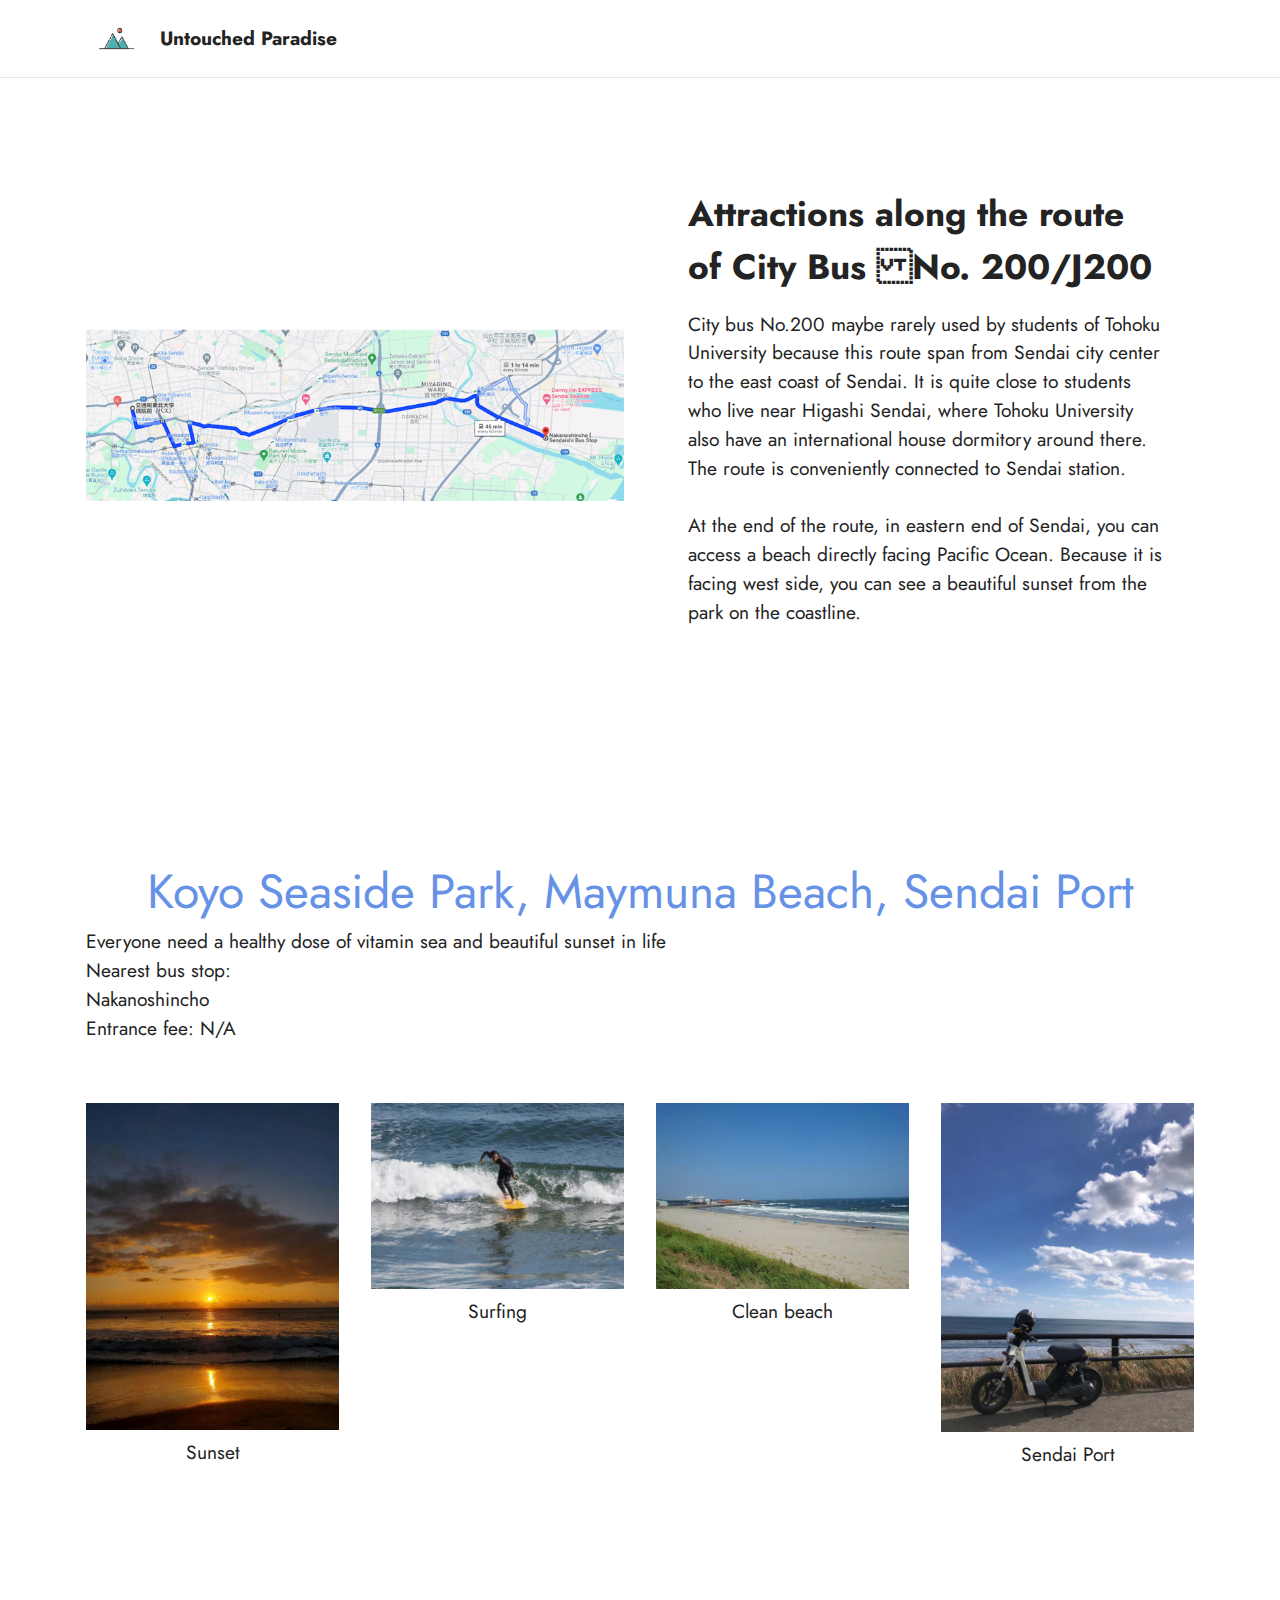
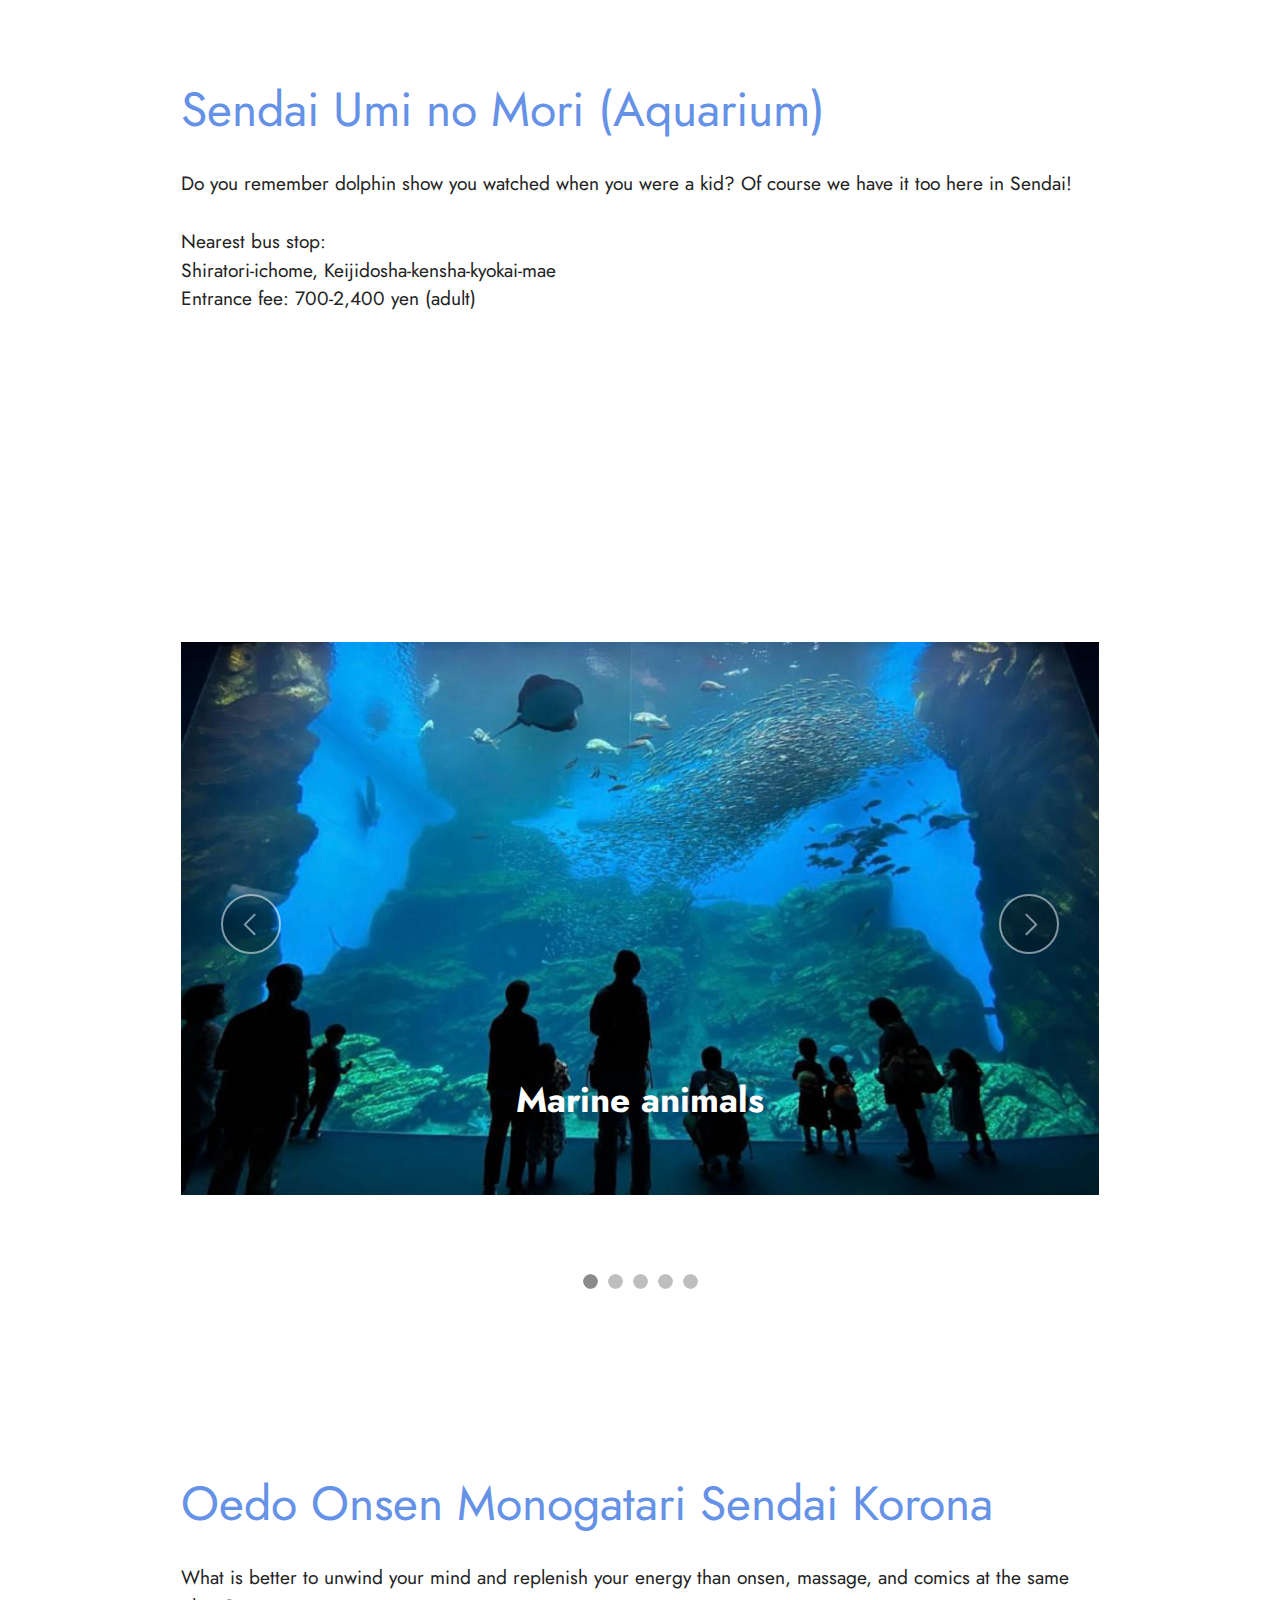
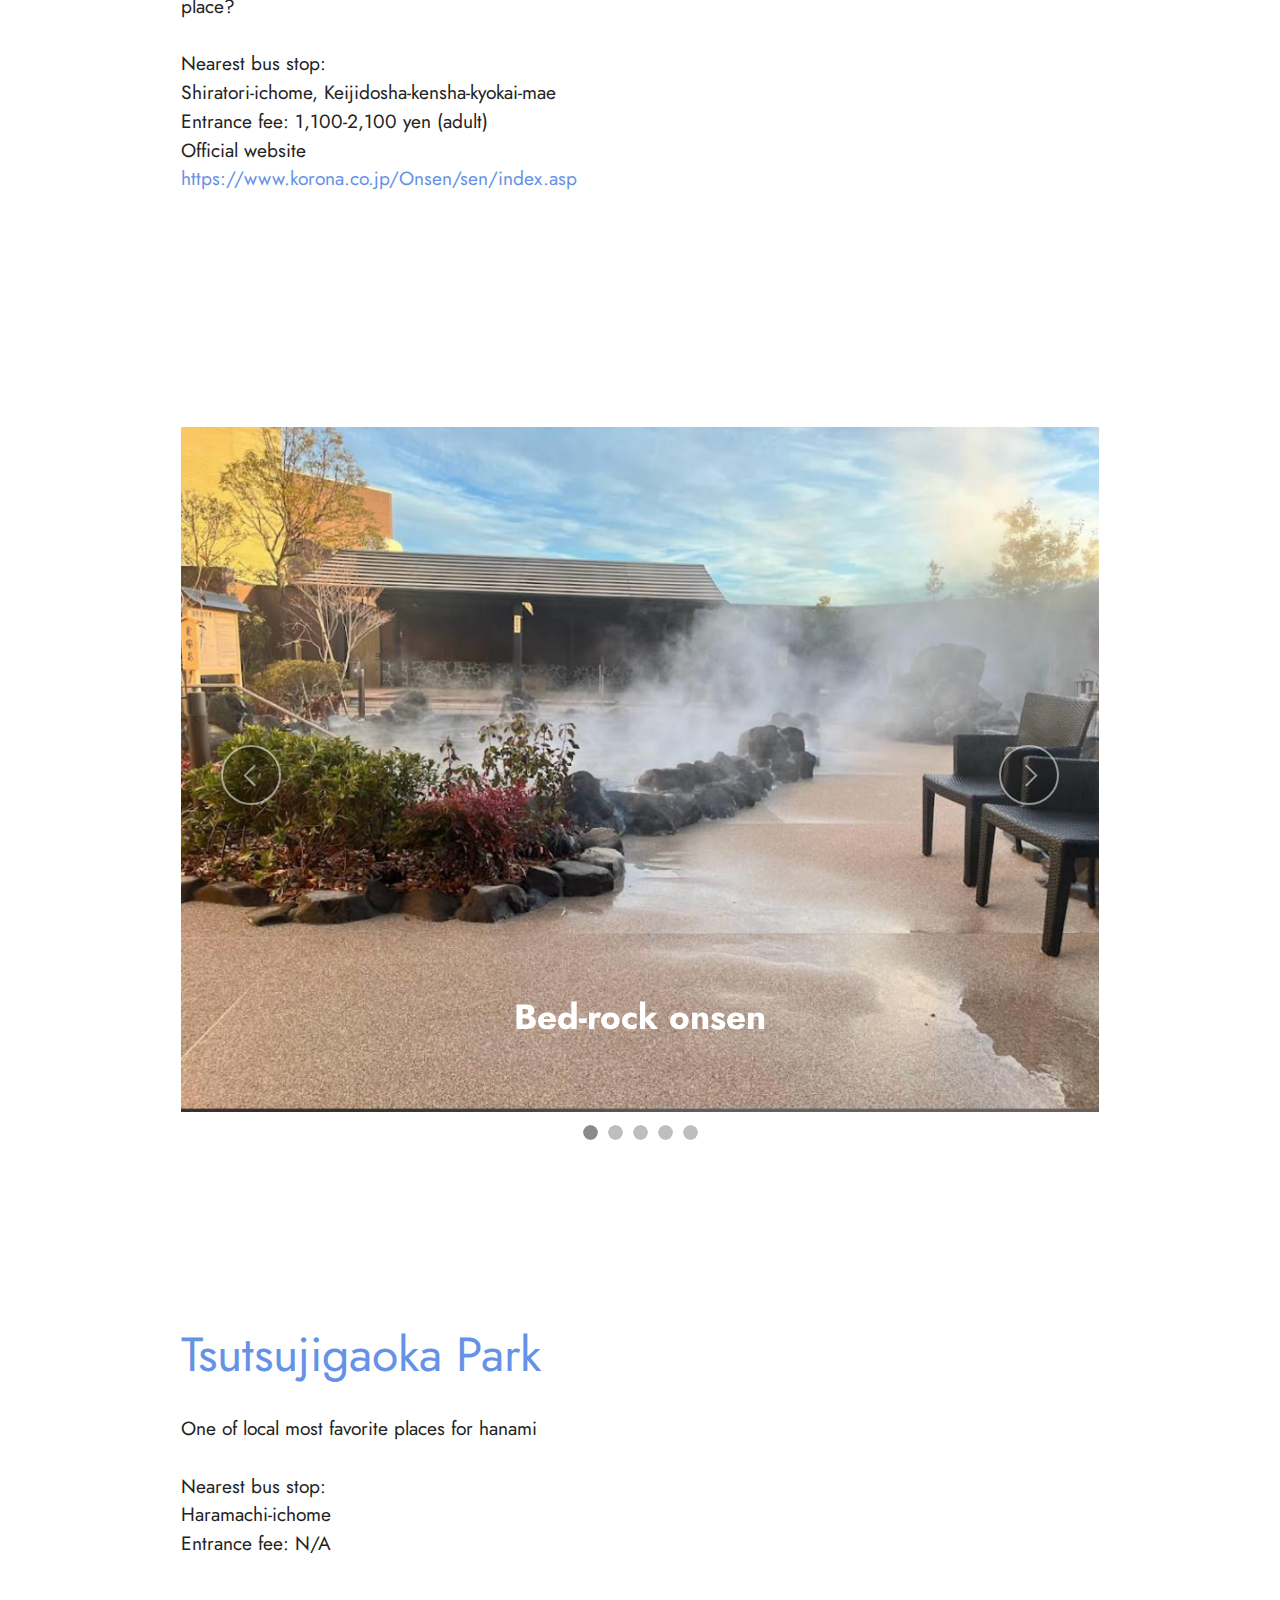
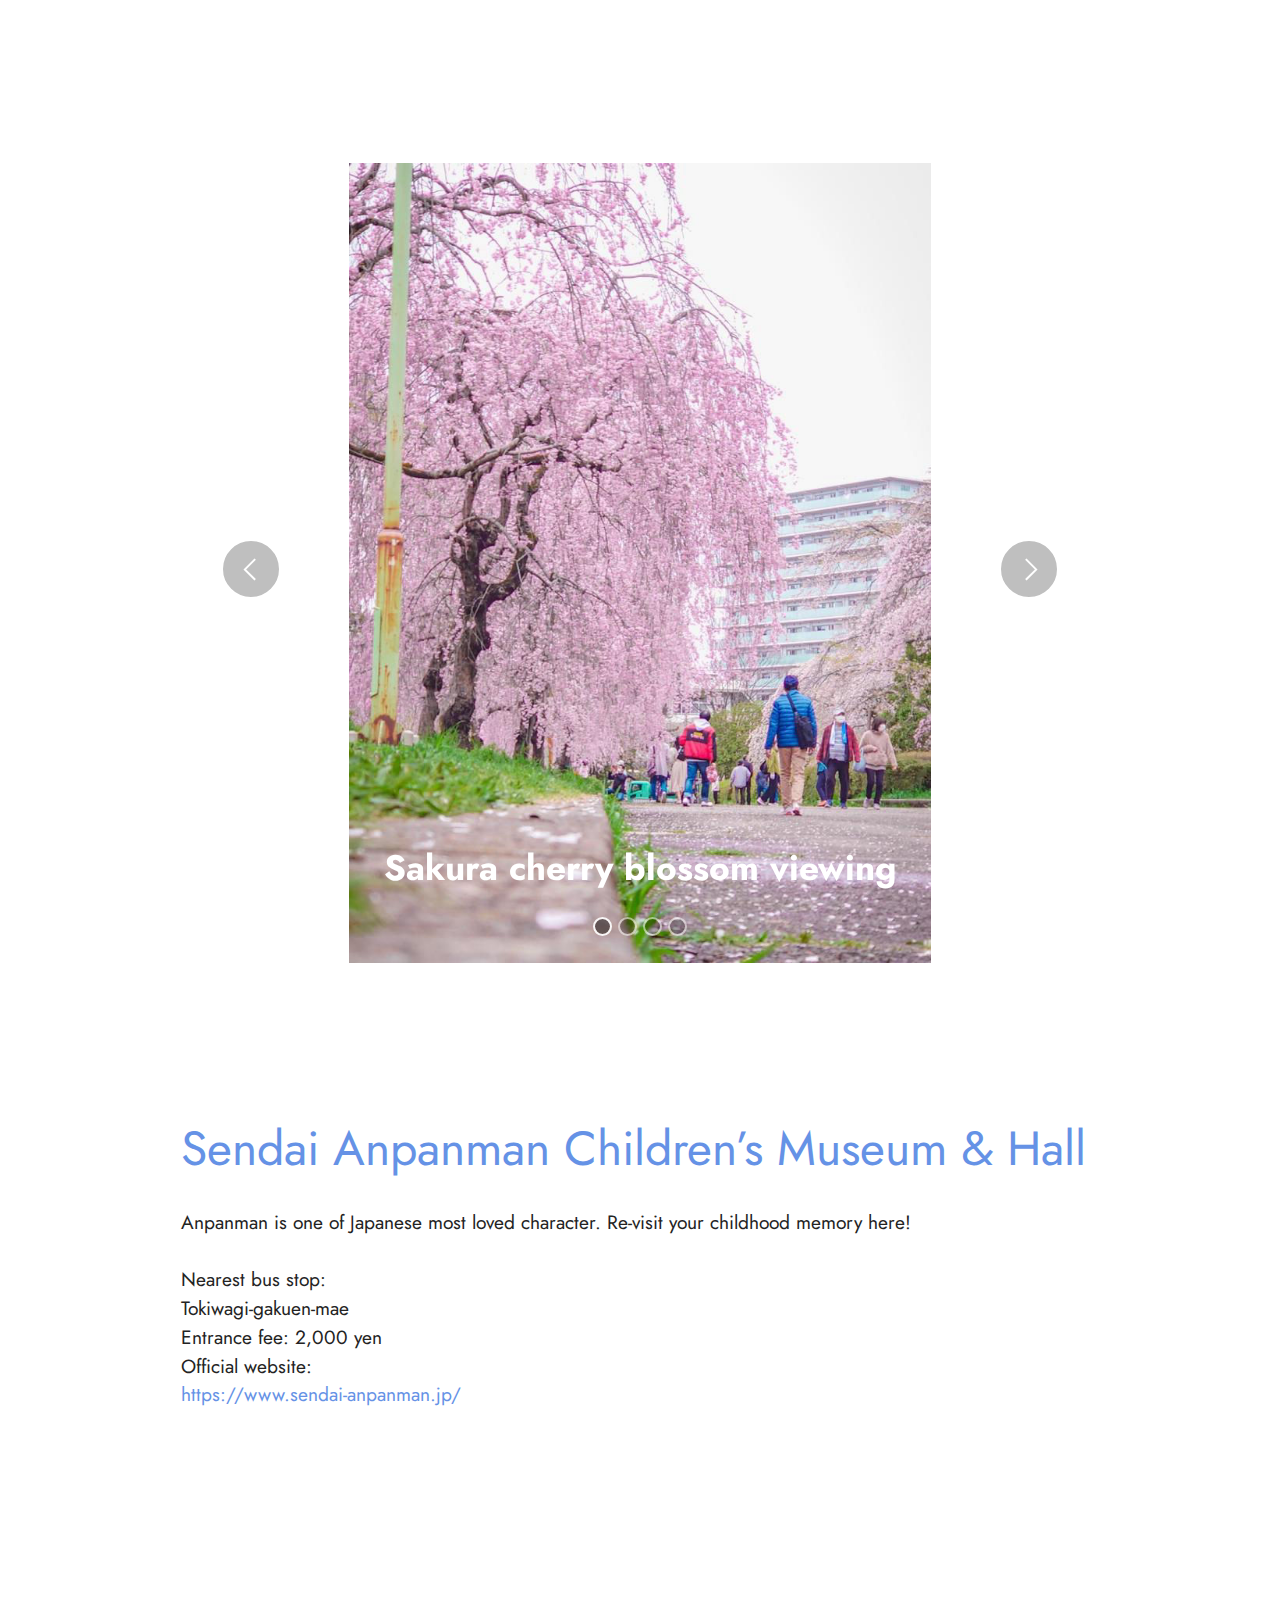
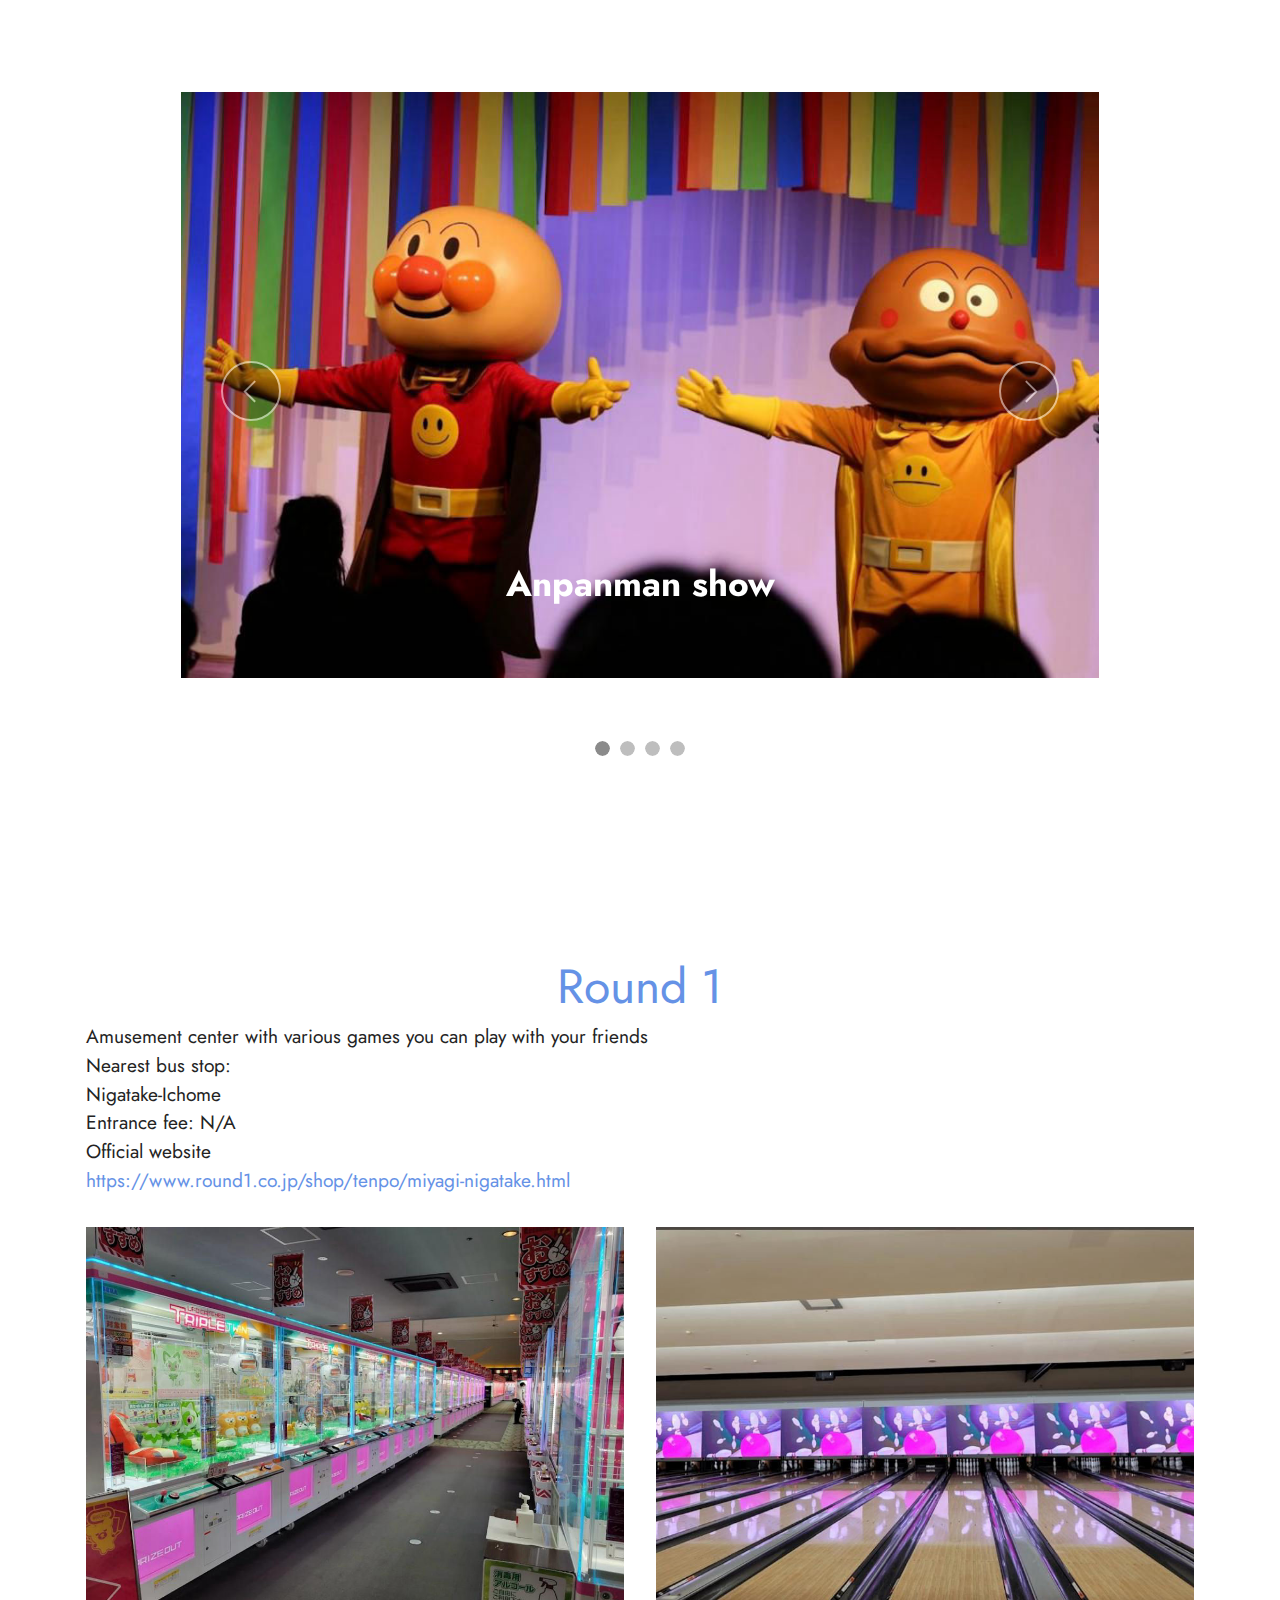
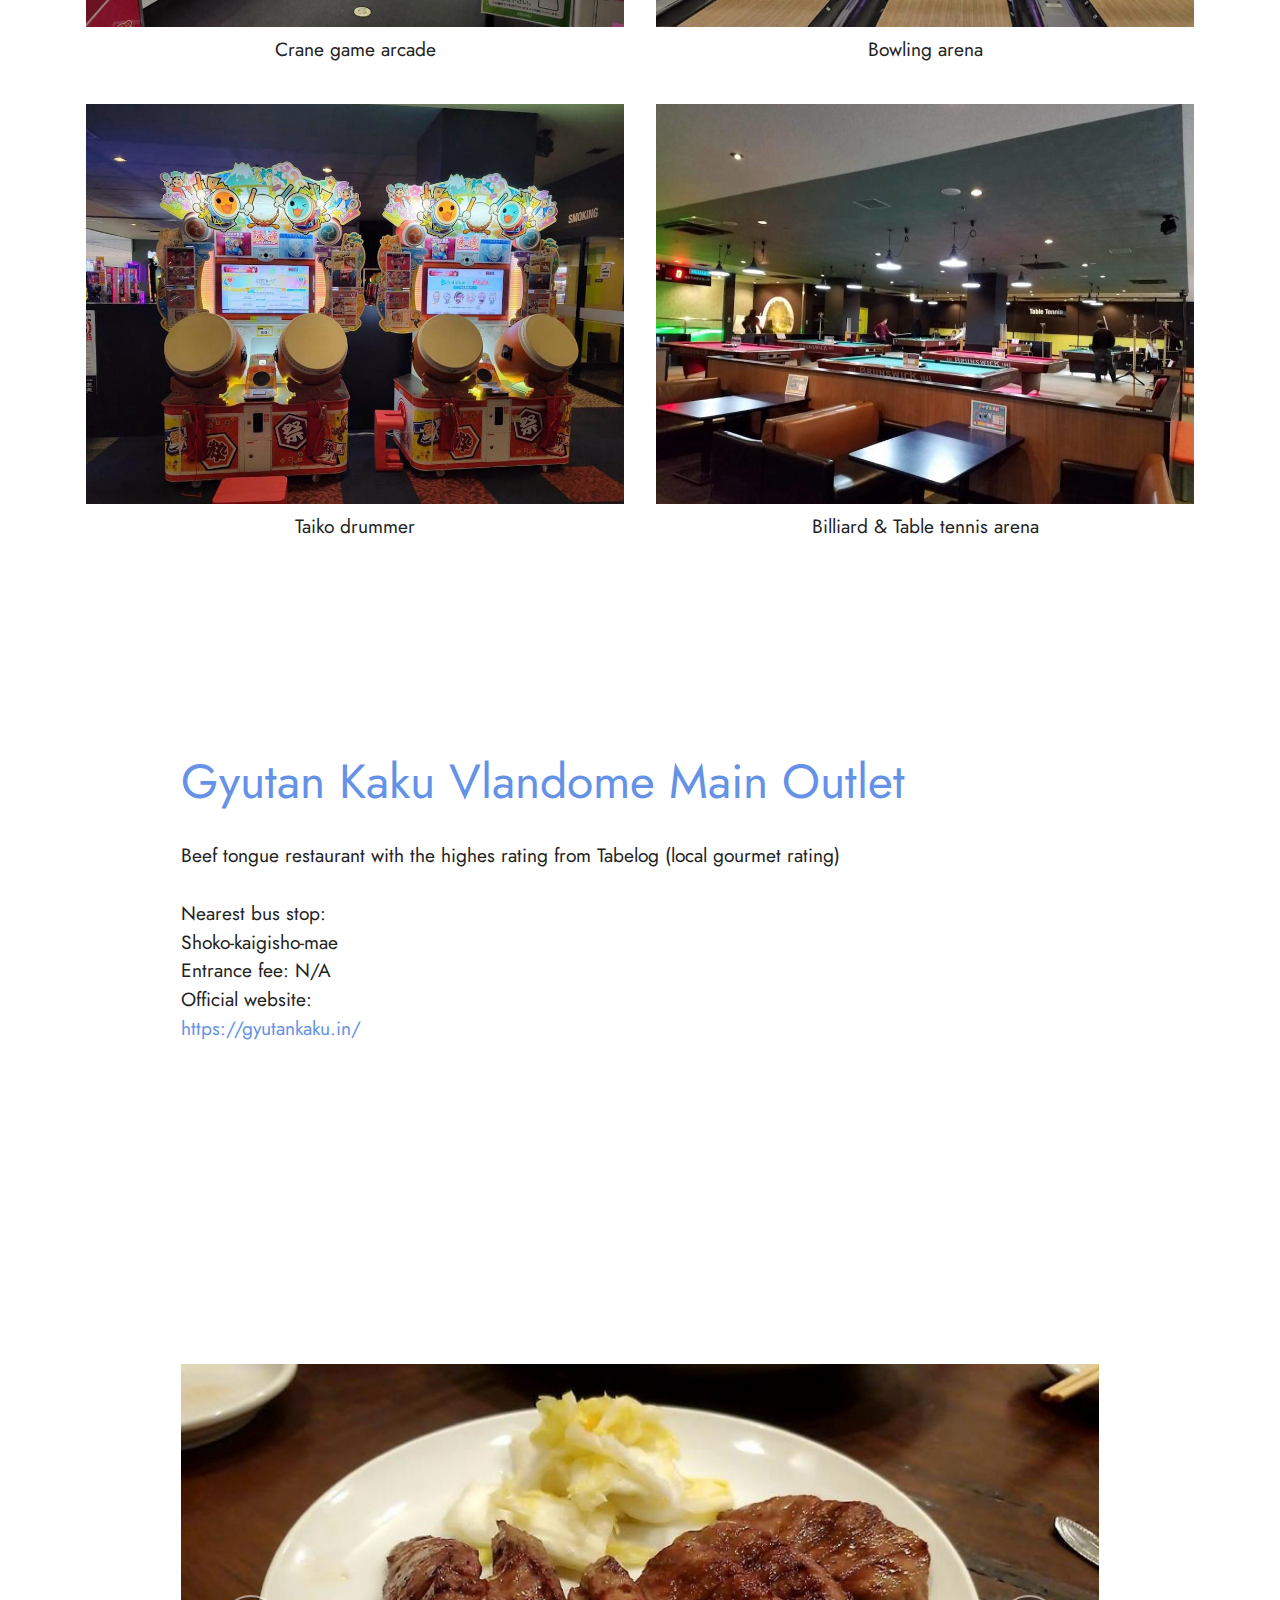
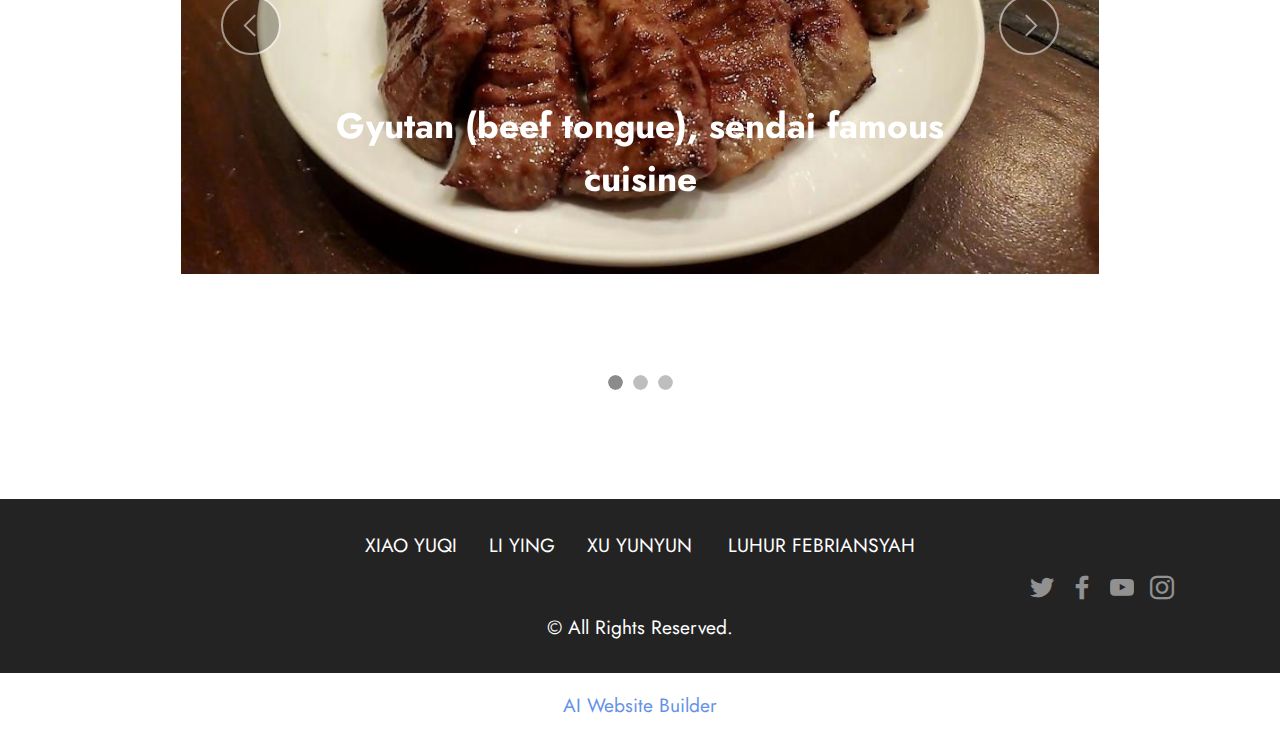
==== commit 235e7f10: "Add files via upload" ====
--- a/200.html
+++ b/200.html
@@ -103,8 +103,8 @@
         </div>
         <div class="row mbr-gallery mt-4">
             <div class="col-12 col-md-6 col-lg-3 item gallery-image">
-                <div class="item-wrapper" data-toggle="modal" data-bs-toggle="modal" data-target="#u1qc38Lr78-modal" data-bs-target="#u1qc38Lr78-modal">
-                    <img class="w-100" src="assets/images/200-slide-11-1-596x770.jpg" alt="Mobirise Website Builder" data-slide-to="0" data-bs-slide-to="0" data-target="#lb-u1qc38Lr78" data-bs-target="#lb-u1qc38Lr78">
+                <div class="item-wrapper" data-toggle="modal" data-bs-toggle="modal" data-target="#u1qegkVO3l-modal" data-bs-target="#u1qegkVO3l-modal">
+                    <img class="w-100" src="assets/images/200-slide-11-1-596x770.jpg" alt="Mobirise Website Builder" data-slide-to="0" data-bs-slide-to="0" data-target="#lb-u1qegkVO3l" data-bs-target="#lb-u1qegkVO3l">
                     <div class="icon-wrapper">
                         <span class="mobi-mbri mobi-mbri-search mbr-iconfont mbr-iconfont-btn"></span>
                     </div>
@@ -112,8 +112,8 @@
                 <h6 class="mbr-item-subtitle mbr-fonts-style align-center mb-2 mt-2 display-7">Sunset</h6>
             </div>
             <div class="col-12 col-md-6 col-lg-3 item gallery-image">
-                <div class="item-wrapper" data-toggle="modal" data-bs-toggle="modal" data-target="#u1qc38Lr78-modal" data-bs-target="#u1qc38Lr78-modal">
-                    <img class="w-100" src="assets/images/200-slide-11-2-596x439.jpg" alt="Mobirise Website Builder" data-slide-to="1" data-bs-slide-to="1" data-target="#lb-u1qc38Lr78" data-bs-target="#lb-u1qc38Lr78">
+                <div class="item-wrapper" data-toggle="modal" data-bs-toggle="modal" data-target="#u1qegkVO3l-modal" data-bs-target="#u1qegkVO3l-modal">
+                    <img class="w-100" src="assets/images/200-slide-11-2-596x439.jpg" alt="Mobirise Website Builder" data-slide-to="1" data-bs-slide-to="1" data-target="#lb-u1qegkVO3l" data-bs-target="#lb-u1qegkVO3l">
                     <div class="icon-wrapper">
                         <span class="mobi-mbri mobi-mbri-search mbr-iconfont mbr-iconfont-btn"></span>
                     </div>
@@ -121,8 +121,8 @@
                 <h6 class="mbr-item-subtitle mbr-fonts-style align-center mb-2 mt-2 display-7">Surfing</h6>
             </div>
             <div class="col-12 col-md-6 col-lg-3 item gallery-image">
-                <div class="item-wrapper" data-toggle="modal" data-bs-toggle="modal" data-target="#u1qc38Lr78-modal" data-bs-target="#u1qc38Lr78-modal">
-                    <img class="w-100" src="assets/images/200-slide-11-3-596x437.jpg" alt="Mobirise Website Builder" data-slide-to="2" data-bs-slide-to="2" data-target="#lb-u1qc38Lr78" data-bs-target="#lb-u1qc38Lr78">
+                <div class="item-wrapper" data-toggle="modal" data-bs-toggle="modal" data-target="#u1qegkVO3l-modal" data-bs-target="#u1qegkVO3l-modal">
+                    <img class="w-100" src="assets/images/200-slide-11-3-596x437.jpg" alt="Mobirise Website Builder" data-slide-to="2" data-bs-slide-to="2" data-target="#lb-u1qegkVO3l" data-bs-target="#lb-u1qegkVO3l">
                     <div class="icon-wrapper">
                         <span class="mobi-mbri mobi-mbri-search mbr-iconfont mbr-iconfont-btn"></span>
                     </div>
@@ -130,8 +130,8 @@
                 <h6 class="mbr-item-subtitle mbr-fonts-style align-center mb-2 mt-2 display-7">Clean beach</h6>
             </div>
             <div class="col-12 col-md-6 col-lg-3 item gallery-image">
-                <div class="item-wrapper" data-toggle="modal" data-bs-toggle="modal" data-target="#u1qc38Lr78-modal" data-bs-target="#u1qc38Lr78-modal">
-                    <img class="w-100" src="assets/images/200-slide-11-4-596x774.jpg" alt="Mobirise Website Builder" data-slide-to="3" data-bs-slide-to="3" data-target="#lb-u1qc38Lr78" data-bs-target="#lb-u1qc38Lr78">
+                <div class="item-wrapper" data-toggle="modal" data-bs-toggle="modal" data-target="#u1qegkVO3l-modal" data-bs-target="#u1qegkVO3l-modal">
+                    <img class="w-100" src="assets/images/200-slide-11-4-596x774.jpg" alt="Mobirise Website Builder" data-slide-to="3" data-bs-slide-to="3" data-target="#lb-u1qegkVO3l" data-bs-target="#lb-u1qegkVO3l">
                     <div class="icon-wrapper">
                         <span class="mobi-mbri mobi-mbri-search mbr-iconfont mbr-iconfont-btn"></span>
                     </div>
@@ -140,11 +140,11 @@
             </div>
         </div>
 
-        <div class="modal mbr-slider" tabindex="-1" role="dialog" aria-hidden="true" id="u1qc38Lr78-modal">
+        <div class="modal mbr-slider" tabindex="-1" role="dialog" aria-hidden="true" id="u1qegkVO3l-modal">
             <div class="modal-dialog" role="document">
                 <div class="modal-content">
                     <div class="modal-body">
-                        <div class="carousel slide" id="lb-u1qc38Lr78" data-interval="5000" data-bs-interval="5000">
+                        <div class="carousel slide" id="lb-u1qegkVO3l" data-interval="5000" data-bs-interval="5000">
                             <div class="carousel-inner">
                                 <div class="carousel-item active">
                                     <img class="d-block w-100" src="assets/images/200-slide-11-1-596x770.jpg" alt="Mobirise Website Builder">
@@ -160,18 +160,18 @@
                                 </div>
                             </div>
                             <ol class="carousel-indicators">
-                                <li data-slide-to="0" data-bs-slide-to="0" class="active" data-target="#lb-u1qc38Lr78" data-bs-target="#lb-u1qc38Lr78"></li>
-                                <li data-slide-to="1" data-bs-slide-to="1" data-target="#lb-u1qc38Lr78" data-bs-target="#lb-u1qc38Lr78"></li>
-                                <li data-slide-to="2" data-bs-slide-to="2" data-target="#lb-u1qc38Lr78" data-bs-target="#lb-u1qc38Lr78"></li>
-                                <li data-slide-to="3" data-bs-slide-to="3" data-target="#lb-u1qc38Lr78" data-bs-target="#lb-u1qc38Lr78"></li>
+                                <li data-slide-to="0" data-bs-slide-to="0" class="active" data-target="#lb-u1qegkVO3l" data-bs-target="#lb-u1qegkVO3l"></li>
+                                <li data-slide-to="1" data-bs-slide-to="1" data-target="#lb-u1qegkVO3l" data-bs-target="#lb-u1qegkVO3l"></li>
+                                <li data-slide-to="2" data-bs-slide-to="2" data-target="#lb-u1qegkVO3l" data-bs-target="#lb-u1qegkVO3l"></li>
+                                <li data-slide-to="3" data-bs-slide-to="3" data-target="#lb-u1qegkVO3l" data-bs-target="#lb-u1qegkVO3l"></li>
                             </ol>
                             <a role="button" href="" class="close" data-dismiss="modal" data-bs-dismiss="modal" aria-label="Close">
                             </a>
-                            <a class="carousel-control-prev carousel-control" role="button" data-slide="prev" data-bs-slide="prev" href="#lb-u1qc38Lr78">
+                            <a class="carousel-control-prev carousel-control" role="button" data-slide="prev" data-bs-slide="prev" href="#lb-u1qegkVO3l">
                                 <span class="mobi-mbri mobi-mbri-arrow-prev" aria-hidden="true"></span>
                                 <span class="sr-only visually-hidden">Previous</span>
                             </a>
-                            <a class="carousel-control-next carousel-control" role="button" data-slide="next" data-bs-slide="next" href="#lb-u1qc38Lr78">
+                            <a class="carousel-control-next carousel-control" role="button" data-slide="next" data-bs-slide="next" href="#lb-u1qegkVO3l">
                                 <span class="mobi-mbri mobi-mbri-arrow-next" aria-hidden="true"></span>
                                 <span class="sr-only visually-hidden">Next</span>
                             </a>
@@ -205,12 +205,12 @@
     <div class="container">
         <div class="row justify-content-center">
             <div class="col-12 col-md-10">
-                <div class="carousel slide carousel-fade" id="u1qc39AR49" data-interval="5000" data-bs-interval="5000">
+                <div class="carousel slide carousel-fade" id="u1qegmghWW" data-interval="5000" data-bs-interval="5000">
                     
                     <ol class="carousel-indicators">
-                        <li data-slide-to="0" data-bs-slide-to="0" class="active" data-target="#u1qc39AR49" data-bs-target="#u1qc39AR49"></li>
-                        <li data-slide-to="1" data-bs-slide-to="1" data-target="#u1qc39AR49" data-bs-target="#u1qc39AR49"></li>
-                        <li data-slide-to="2" data-bs-slide-to="2" data-target="#u1qc39AR49" data-bs-target="#u1qc39AR49"></li><li data-slide-to="3" data-bs-slide-to="3" data-target="#u1qc39AR49" data-bs-target="#u1qc39AR49"></li><li data-slide-to="4" data-bs-slide-to="4" data-target="#u1qc39AR49" data-bs-target="#u1qc39AR49"></li>
+                        <li data-slide-to="0" data-bs-slide-to="0" class="active" data-target="#u1qegmghWW" data-bs-target="#u1qegmghWW"></li>
+                        <li data-slide-to="1" data-bs-slide-to="1" data-target="#u1qegmghWW" data-bs-target="#u1qegmghWW"></li>
+                        <li data-slide-to="2" data-bs-slide-to="2" data-target="#u1qegmghWW" data-bs-target="#u1qegmghWW"></li><li data-slide-to="3" data-bs-slide-to="3" data-target="#u1qegmghWW" data-bs-target="#u1qegmghWW"></li><li data-slide-to="4" data-bs-slide-to="4" data-target="#u1qegmghWW" data-bs-target="#u1qegmghWW"></li>
                     </ol>
                     <div class="carousel-inner">
                         <div class="carousel-item slider-image item active">
@@ -260,11 +260,11 @@
                             </div>
                         </div>
                     </div>
-                    <a class="carousel-control carousel-control-prev" role="button" data-slide="prev" data-bs-slide="prev" href="#u1qc39AR49">
+                    <a class="carousel-control carousel-control-prev" role="button" data-slide="prev" data-bs-slide="prev" href="#u1qegmghWW">
                         <span class="mobi-mbri mobi-mbri-arrow-prev" aria-hidden="true"></span>
                         <span class="sr-only visually-hidden">Previous</span>
                     </a>
-                    <a class="carousel-control carousel-control-next" role="button" data-slide="next" data-bs-slide="next" href="#u1qc39AR49">
+                    <a class="carousel-control carousel-control-next" role="button" data-slide="next" data-bs-slide="next" href="#u1qegmghWW">
                         <span class="mobi-mbri mobi-mbri-arrow-next" aria-hidden="true"></span>
                         <span class="sr-only visually-hidden">Next</span>
                     </a>
@@ -297,12 +297,12 @@
     <div class="container">
         <div class="row justify-content-center">
             <div class="col-12 col-md-10">
-                <div class="carousel slide carousel-fade" id="u1qc3arYeU" data-interval="5000" data-bs-interval="5000">
+                <div class="carousel slide carousel-fade" id="u1qegmWgYI" data-interval="5000" data-bs-interval="5000">
                     
                     <ol class="carousel-indicators">
-                        <li data-slide-to="0" data-bs-slide-to="0" class="active" data-target="#u1qc3arYeU" data-bs-target="#u1qc3arYeU"></li>
-                        <li data-slide-to="1" data-bs-slide-to="1" data-target="#u1qc3arYeU" data-bs-target="#u1qc3arYeU"></li>
-                        <li data-slide-to="2" data-bs-slide-to="2" data-target="#u1qc3arYeU" data-bs-target="#u1qc3arYeU"></li><li data-slide-to="3" data-bs-slide-to="3" data-target="#u1qc3arYeU" data-bs-target="#u1qc3arYeU"></li><li data-slide-to="4" data-bs-slide-to="4" data-target="#u1qc3arYeU" data-bs-target="#u1qc3arYeU"></li>
+                        <li data-slide-to="0" data-bs-slide-to="0" class="active" data-target="#u1qegmWgYI" data-bs-target="#u1qegmWgYI"></li>
+                        <li data-slide-to="1" data-bs-slide-to="1" data-target="#u1qegmWgYI" data-bs-target="#u1qegmWgYI"></li>
+                        <li data-slide-to="2" data-bs-slide-to="2" data-target="#u1qegmWgYI" data-bs-target="#u1qegmWgYI"></li><li data-slide-to="3" data-bs-slide-to="3" data-target="#u1qegmWgYI" data-bs-target="#u1qegmWgYI"></li><li data-slide-to="4" data-bs-slide-to="4" data-target="#u1qegmWgYI" data-bs-target="#u1qegmWgYI"></li>
                     </ol>
                     <div class="carousel-inner">
                         <div class="carousel-item slider-image item active">
@@ -351,11 +351,11 @@
                             </div>
                         </div>
                     </div>
-                    <a class="carousel-control carousel-control-prev" role="button" data-slide="prev" data-bs-slide="prev" href="#u1qc3arYeU">
+                    <a class="carousel-control carousel-control-prev" role="button" data-slide="prev" data-bs-slide="prev" href="#u1qegmWgYI">
                         <span class="mobi-mbri mobi-mbri-arrow-prev" aria-hidden="true"></span>
                         <span class="sr-only visually-hidden">Previous</span>
                     </a>
-                    <a class="carousel-control carousel-control-next" role="button" data-slide="next" data-bs-slide="next" href="#u1qc3arYeU">
+                    <a class="carousel-control carousel-control-next" role="button" data-slide="next" data-bs-slide="next" href="#u1qegmWgYI">
                         <span class="mobi-mbri mobi-mbri-arrow-next" aria-hidden="true"></span>
                         <span class="sr-only visually-hidden">Next</span>
                     </a>
@@ -387,12 +387,12 @@
     <div class="container">
         <div class="row justify-content-center">
             <div class="col-12 col-md-10">
-                <div class="carousel slide carousel-fade" id="u1qc3bdlno" data-interval="5000" data-bs-interval="5000">
+                <div class="carousel slide carousel-fade" id="u1qegnJsoq" data-interval="5000" data-bs-interval="5000">
                     
                     <ol class="carousel-indicators">
-                        <li data-slide-to="0" data-bs-slide-to="0" class="active" data-target="#u1qc3bdlno" data-bs-target="#u1qc3bdlno"></li>
-                        <li data-slide-to="1" data-bs-slide-to="1" data-target="#u1qc3bdlno" data-bs-target="#u1qc3bdlno"></li>
-                        <li data-slide-to="2" data-bs-slide-to="2" data-target="#u1qc3bdlno" data-bs-target="#u1qc3bdlno"></li><li data-slide-to="3" data-bs-slide-to="3" data-target="#u1qc3bdlno" data-bs-target="#u1qc3bdlno"></li>
+                        <li data-slide-to="0" data-bs-slide-to="0" class="active" data-target="#u1qegnJsoq" data-bs-target="#u1qegnJsoq"></li>
+                        <li data-slide-to="1" data-bs-slide-to="1" data-target="#u1qegnJsoq" data-bs-target="#u1qegnJsoq"></li>
+                        <li data-slide-to="2" data-bs-slide-to="2" data-target="#u1qegnJsoq" data-bs-target="#u1qegnJsoq"></li><li data-slide-to="3" data-bs-slide-to="3" data-target="#u1qegnJsoq" data-bs-target="#u1qegnJsoq"></li>
                     </ol>
                     <div class="carousel-inner">
                         <div class="carousel-item slider-image item active">
@@ -432,11 +432,11 @@
                             </div>
                         </div>
                     </div>
-                    <a class="carousel-control carousel-control-prev" role="button" data-slide="prev" data-bs-slide="prev" href="#u1qc3bdlno">
+                    <a class="carousel-control carousel-control-prev" role="button" data-slide="prev" data-bs-slide="prev" href="#u1qegnJsoq">
                         <span class="mobi-mbri mobi-mbri-arrow-prev" aria-hidden="true"></span>
                         <span class="sr-only visually-hidden">Previous</span>
                     </a>
-                    <a class="carousel-control carousel-control-next" role="button" data-slide="next" data-bs-slide="next" href="#u1qc3bdlno">
+                    <a class="carousel-control carousel-control-next" role="button" data-slide="next" data-bs-slide="next" href="#u1qegnJsoq">
                         <span class="mobi-mbri mobi-mbri-arrow-next" aria-hidden="true"></span>
                         <span class="sr-only visually-hidden">Next</span>
                     </a>
@@ -469,12 +469,12 @@
     <div class="container">
         <div class="row justify-content-center">
             <div class="col-12 col-md-10">
-                <div class="carousel slide carousel-fade" id="u1qc3c1Roq" data-interval="5000" data-bs-interval="5000">
+                <div class="carousel slide carousel-fade" id="u1qegomc1z" data-interval="5000" data-bs-interval="5000">
                     
                     <ol class="carousel-indicators">
-                        <li data-slide-to="0" data-bs-slide-to="0" class="active" data-target="#u1qc3c1Roq" data-bs-target="#u1qc3c1Roq"></li>
-                        <li data-slide-to="1" data-bs-slide-to="1" data-target="#u1qc3c1Roq" data-bs-target="#u1qc3c1Roq"></li>
-                        <li data-slide-to="2" data-bs-slide-to="2" data-target="#u1qc3c1Roq" data-bs-target="#u1qc3c1Roq"></li><li data-slide-to="3" data-bs-slide-to="3" data-target="#u1qc3c1Roq" data-bs-target="#u1qc3c1Roq"></li>
+                        <li data-slide-to="0" data-bs-slide-to="0" class="active" data-target="#u1qegomc1z" data-bs-target="#u1qegomc1z"></li>
+                        <li data-slide-to="1" data-bs-slide-to="1" data-target="#u1qegomc1z" data-bs-target="#u1qegomc1z"></li>
+                        <li data-slide-to="2" data-bs-slide-to="2" data-target="#u1qegomc1z" data-bs-target="#u1qegomc1z"></li><li data-slide-to="3" data-bs-slide-to="3" data-target="#u1qegomc1z" data-bs-target="#u1qegomc1z"></li>
                     </ol>
                     <div class="carousel-inner">
                         <div class="carousel-item slider-image item active">
@@ -513,11 +513,11 @@
                             </div>
                         </div>
                     </div>
-                    <a class="carousel-control carousel-control-prev" role="button" data-slide="prev" data-bs-slide="prev" href="#u1qc3c1Roq">
+                    <a class="carousel-control carousel-control-prev" role="button" data-slide="prev" data-bs-slide="prev" href="#u1qegomc1z">
                         <span class="mobi-mbri mobi-mbri-arrow-prev" aria-hidden="true"></span>
                         <span class="sr-only visually-hidden">Previous</span>
                     </a>
-                    <a class="carousel-control carousel-control-next" role="button" data-slide="next" data-bs-slide="next" href="#u1qc3c1Roq">
+                    <a class="carousel-control carousel-control-next" role="button" data-slide="next" data-bs-slide="next" href="#u1qegomc1z">
                         <span class="mobi-mbri mobi-mbri-arrow-next" aria-hidden="true"></span>
                         <span class="sr-only visually-hidden">Next</span>
                     </a>
@@ -542,8 +542,8 @@
         </div>
         <div class="row mbr-gallery mt-4">
             <div class="col-12 col-md-6 col-lg-6 item gallery-image">
-                <div class="item-wrapper" data-toggle="modal" data-bs-toggle="modal" data-target="#u1qc3csrJC-modal" data-bs-target="#u1qc3csrJC-modal">
-                    <img class="w-100" src="assets/images/200-slide-16-1-1024x753.jpg" alt="Mobirise Website Builder" data-slide-to="0" data-bs-slide-to="0" data-target="#lb-u1qc3csrJC" data-bs-target="#lb-u1qc3csrJC">
+                <div class="item-wrapper" data-toggle="modal" data-bs-toggle="modal" data-target="#u1qegoLTE4-modal" data-bs-target="#u1qegoLTE4-modal">
+                    <img class="w-100" src="assets/images/200-slide-16-1-1024x753.jpg" alt="Mobirise Website Builder" data-slide-to="0" data-bs-slide-to="0" data-target="#lb-u1qegoLTE4" data-bs-target="#lb-u1qegoLTE4">
                     <div class="icon-wrapper">
                         <span class="mobi-mbri mobi-mbri-search mbr-iconfont mbr-iconfont-btn"></span>
                     </div>
@@ -551,8 +551,8 @@
                 <h6 class="mbr-item-subtitle mbr-fonts-style align-center mb-2 mt-2 display-7">Crane game arcade</h6>
             </div>
             <div class="col-12 col-md-6 col-lg-6 item gallery-image">
-                <div class="item-wrapper" data-toggle="modal" data-bs-toggle="modal" data-target="#u1qc3csrJC-modal" data-bs-target="#u1qc3csrJC-modal">
-                    <img class="w-100" src="assets/images/200-slide-16-2-1024x626.jpg" alt="Mobirise Website Builder" data-slide-to="1" data-bs-slide-to="1" data-target="#lb-u1qc3csrJC" data-bs-target="#lb-u1qc3csrJC">
+                <div class="item-wrapper" data-toggle="modal" data-bs-toggle="modal" data-target="#u1qegoLTE4-modal" data-bs-target="#u1qegoLTE4-modal">
+                    <img class="w-100" src="assets/images/200-slide-16-2-1024x626.jpg" alt="Mobirise Website Builder" data-slide-to="1" data-bs-slide-to="1" data-target="#lb-u1qegoLTE4" data-bs-target="#lb-u1qegoLTE4">
                     <div class="icon-wrapper">
                         <span class="mobi-mbri mobi-mbri-search mbr-iconfont mbr-iconfont-btn"></span>
                     </div>
@@ -560,8 +560,8 @@
                 <h6 class="mbr-item-subtitle mbr-fonts-style align-center mb-2 mt-2 display-7">Bowling arena</h6>
             </div>
             <div class="col-12 col-md-6 col-lg-6 item gallery-image">
-                <div class="item-wrapper" data-toggle="modal" data-bs-toggle="modal" data-target="#u1qc3csrJC-modal" data-bs-target="#u1qc3csrJC-modal">
-                    <img class="w-100" src="assets/images/200-slide-16-3-1024x764.jpg" alt="Mobirise Website Builder" data-slide-to="2" data-bs-slide-to="2" data-target="#lb-u1qc3csrJC" data-bs-target="#lb-u1qc3csrJC">
+                <div class="item-wrapper" data-toggle="modal" data-bs-toggle="modal" data-target="#u1qegoLTE4-modal" data-bs-target="#u1qegoLTE4-modal">
+                    <img class="w-100" src="assets/images/200-slide-16-3-1024x764.jpg" alt="Mobirise Website Builder" data-slide-to="2" data-bs-slide-to="2" data-target="#lb-u1qegoLTE4" data-bs-target="#lb-u1qegoLTE4">
                     <div class="icon-wrapper">
                         <span class="mobi-mbri mobi-mbri-search mbr-iconfont mbr-iconfont-btn"></span>
                     </div>
@@ -569,8 +569,8 @@
                 <h6 class="mbr-item-subtitle mbr-fonts-style align-center mb-2 mt-2 display-7">Taiko drummer</h6>
             </div>
             <div class="col-12 col-md-6 col-lg-6 item gallery-image">
-                <div class="item-wrapper" data-toggle="modal" data-bs-toggle="modal" data-target="#u1qc3csrJC-modal" data-bs-target="#u1qc3csrJC-modal">
-                    <img class="w-100" src="assets/images/200-slide-16-4-1024x759.jpg" alt="Mobirise Website Builder" data-slide-to="3" data-bs-slide-to="3" data-target="#lb-u1qc3csrJC" data-bs-target="#lb-u1qc3csrJC">
+                <div class="item-wrapper" data-toggle="modal" data-bs-toggle="modal" data-target="#u1qegoLTE4-modal" data-bs-target="#u1qegoLTE4-modal">
+                    <img class="w-100" src="assets/images/200-slide-16-4-1024x759.jpg" alt="Mobirise Website Builder" data-slide-to="3" data-bs-slide-to="3" data-target="#lb-u1qegoLTE4" data-bs-target="#lb-u1qegoLTE4">
                     <div class="icon-wrapper">
                         <span class="mobi-mbri mobi-mbri-search mbr-iconfont mbr-iconfont-btn"></span>
                     </div>
@@ -579,11 +579,11 @@
             </div>
         </div>
 
-        <div class="modal mbr-slider" tabindex="-1" role="dialog" aria-hidden="true" id="u1qc3csrJC-modal">
+        <div class="modal mbr-slider" tabindex="-1" role="dialog" aria-hidden="true" id="u1qegoLTE4-modal">
             <div class="modal-dialog" role="document">
                 <div class="modal-content">
                     <div class="modal-body">
-                        <div class="carousel slide" id="lb-u1qc3csrJC" data-interval="5000" data-bs-interval="5000">
+                        <div class="carousel slide" id="lb-u1qegoLTE4" data-interval="5000" data-bs-interval="5000">
                             <div class="carousel-inner">
                                 <div class="carousel-item active">
                                     <img class="d-block w-100" src="assets/images/200-slide-16-1-1024x753.jpg" alt="Mobirise Website Builder">
@@ -599,18 +599,18 @@
                                 </div>
                             </div>
                             <ol class="carousel-indicators">
-                                <li data-slide-to="0" data-bs-slide-to="0" class="active" data-target="#lb-u1qc3csrJC" data-bs-target="#lb-u1qc3csrJC"></li>
-                                <li data-slide-to="1" data-bs-slide-to="1" data-target="#lb-u1qc3csrJC" data-bs-target="#lb-u1qc3csrJC"></li>
-                                <li data-slide-to="2" data-bs-slide-to="2" data-target="#lb-u1qc3csrJC" data-bs-target="#lb-u1qc3csrJC"></li>
-                                <li data-slide-to="3" data-bs-slide-to="3" data-target="#lb-u1qc3csrJC" data-bs-target="#lb-u1qc3csrJC"></li>
+                                <li data-slide-to="0" data-bs-slide-to="0" class="active" data-target="#lb-u1qegoLTE4" data-bs-target="#lb-u1qegoLTE4"></li>
+                                <li data-slide-to="1" data-bs-slide-to="1" data-target="#lb-u1qegoLTE4" data-bs-target="#lb-u1qegoLTE4"></li>
+                                <li data-slide-to="2" data-bs-slide-to="2" data-target="#lb-u1qegoLTE4" data-bs-target="#lb-u1qegoLTE4"></li>
+                                <li data-slide-to="3" data-bs-slide-to="3" data-target="#lb-u1qegoLTE4" data-bs-target="#lb-u1qegoLTE4"></li>
                             </ol>
                             <a role="button" href="" class="close" data-dismiss="modal" data-bs-dismiss="modal" aria-label="Close">
                             </a>
-                            <a class="carousel-control-prev carousel-control" role="button" data-slide="prev" data-bs-slide="prev" href="#lb-u1qc3csrJC">
+                            <a class="carousel-control-prev carousel-control" role="button" data-slide="prev" data-bs-slide="prev" href="#lb-u1qegoLTE4">
                                 <span class="mobi-mbri mobi-mbri-arrow-prev" aria-hidden="true"></span>
                                 <span class="sr-only visually-hidden">Previous</span>
                             </a>
-                            <a class="carousel-control-next carousel-control" role="button" data-slide="next" data-bs-slide="next" href="#lb-u1qc3csrJC">
+                            <a class="carousel-control-next carousel-control" role="button" data-slide="next" data-bs-slide="next" href="#lb-u1qegoLTE4">
                                 <span class="mobi-mbri mobi-mbri-arrow-next" aria-hidden="true"></span>
                                 <span class="sr-only visually-hidden">Next</span>
                             </a>
@@ -645,12 +645,12 @@
     <div class="container">
         <div class="row justify-content-center">
             <div class="col-12 col-md-10">
-                <div class="carousel slide carousel-fade" id="u1qc3dMMKZ" data-interval="5000" data-bs-interval="5000">
+                <div class="carousel slide carousel-fade" id="u1qegpz2fA" data-interval="5000" data-bs-interval="5000">
                     
                     <ol class="carousel-indicators">
-                        <li data-slide-to="0" data-bs-slide-to="0" class="active" data-target="#u1qc3dMMKZ" data-bs-target="#u1qc3dMMKZ"></li>
-                        <li data-slide-to="1" data-bs-slide-to="1" data-target="#u1qc3dMMKZ" data-bs-target="#u1qc3dMMKZ"></li>
-                        <li data-slide-to="2" data-bs-slide-to="2" data-target="#u1qc3dMMKZ" data-bs-target="#u1qc3dMMKZ"></li>
+                        <li data-slide-to="0" data-bs-slide-to="0" class="active" data-target="#u1qegpz2fA" data-bs-target="#u1qegpz2fA"></li>
+                        <li data-slide-to="1" data-bs-slide-to="1" data-target="#u1qegpz2fA" data-bs-target="#u1qegpz2fA"></li>
+                        <li data-slide-to="2" data-bs-slide-to="2" data-target="#u1qegpz2fA" data-bs-target="#u1qegpz2fA"></li>
                     </ol>
                     <div class="carousel-inner">
                         <div class="carousel-item slider-image item active">
@@ -684,11 +684,11 @@
                             </div>
                         </div>
                     </div>
-                    <a class="carousel-control carousel-control-prev" role="button" data-slide="prev" data-bs-slide="prev" href="#u1qc3dMMKZ">
+                    <a class="carousel-control carousel-control-prev" role="button" data-slide="prev" data-bs-slide="prev" href="#u1qegpz2fA">
                         <span class="mobi-mbri mobi-mbri-arrow-prev" aria-hidden="true"></span>
                         <span class="sr-only visually-hidden">Previous</span>
                     </a>
-                    <a class="carousel-control carousel-control-next" role="button" data-slide="next" data-bs-slide="next" href="#u1qc3dMMKZ">
+                    <a class="carousel-control carousel-control-next" role="button" data-slide="next" data-bs-slide="next" href="#u1qegpz2fA">
                         <span class="mobi-mbri mobi-mbri-arrow-next" aria-hidden="true"></span>
                         <span class="sr-only visually-hidden">Next</span>
                     </a>
@@ -750,7 +750,7 @@
             </div>
         </div>
     </div>
-</section><section class="display-7" style="padding: 0;align-items: center;justify-content: center;flex-wrap: wrap;    align-content: center;display: flex;position: relative;height: 4rem;"><a href="https://mobiri.se/2758555" style="flex: 1 1;height: 4rem;position: absolute;width: 100%;z-index: 1;"><img alt="" style="height: 4rem;" src="[data-uri]"></a><p style="margin: 0;text-align: center;" class="display-7">&#8204;</p><a style="z-index:1" href="https://mobirise.com/drag-drop-website-builder.html">Drag and Drop Website Builder</a></section><script src="assets/bootstrap/js/bootstrap.bundle.min.js"></script>  <script src="assets/smoothscroll/smooth-scroll.js"></script>  <script src="assets/ytplayer/index.js"></script>  <script src="assets/dropdown/js/navbar-dropdown.js"></script>  <script src="assets/theme/js/script.js"></script>  
+</section><section class="display-7" style="padding: 0;align-items: center;justify-content: center;flex-wrap: wrap;    align-content: center;display: flex;position: relative;height: 4rem;"><a href="https://mobiri.se/2758555" style="flex: 1 1;height: 4rem;position: absolute;width: 100%;z-index: 1;"><img alt="" style="height: 4rem;" src="[data-uri]"></a><p style="margin: 0;text-align: center;" class="display-7">&#8204;</p><a style="z-index:1" href="https://mobirise.com/builder/ai-website-builder.html">AI Website Builder</a></section><script src="assets/bootstrap/js/bootstrap.bundle.min.js"></script>  <script src="assets/smoothscroll/smooth-scroll.js"></script>  <script src="assets/ytplayer/index.js"></script>  <script src="assets/dropdown/js/navbar-dropdown.js"></script>  <script src="assets/theme/js/script.js"></script>  
   
   
 </body>
--- a/assets/web/assets/mobirise-icons2/mobirise2.css
+++ b/assets/web/assets/mobirise-icons2/mobirise2.css
@@ -0,0 +1,498 @@
+@font-face {
+  font-family: 'Moririse2';
+  font-display: swap;
+  src:  url('mobirise2.eot?f2bix4');
+  src:  url('mobirise2.eot?f2bix4#iefix') format('embedded-opentype'),
+    url('mobirise2.ttf?f2bix4') format('truetype'),
+    url('mobirise2.woff?f2bix4') format('woff'),
+    url('mobirise2.svg?f2bix4#mobirise2') format('svg');
+  font-weight: normal;
+  font-style: normal;
+}
+
+[class^="mobi-"], [class*=" mobi-"] {
+  /* use !important to prevent issues with browser extensions that change fonts */
+  font-family: 'Moririse2' !important;
+  speak: none;
+  font-style: normal;
+  font-weight: normal;
+  font-variant: normal;
+  text-transform: none;
+  line-height: 1;
+
+  /* Better Font Rendering =========== */
+  -webkit-font-smoothing: antialiased;
+  -moz-osx-font-smoothing: grayscale;
+}
+
+.mobi-mbri-add-submenu:before {
+  content: "\e900";
+}
+.mobi-mbri-alert:before {
+  content: "\e901";
+}
+.mobi-mbri-align-center:before {
+  content: "\e902";
+}
+.mobi-mbri-align-justify:before {
+  content: "\e903";
+}
+.mobi-mbri-align-left:before {
+  content: "\e904";
+}
+.mobi-mbri-align-right:before {
+  content: "\e905";
+}
+.mobi-mbri-android:before {
+  content: "\e906";
+}
+.mobi-mbri-apple:before {
+  content: "\e907";
+}
+.mobi-mbri-arrow-down:before {
+  content: "\e908";
+}
+.mobi-mbri-arrow-next:before {
+  content: "\e909";
+}
+.mobi-mbri-arrow-prev:before {
+  content: "\e90a";
+}
+.mobi-mbri-arrow-up:before {
+  content: "\e90b";
+}
+.mobi-mbri-bold:before {
+  content: "\e90c";
+}
+.mobi-mbri-bookmark:before {
+  content: "\e90d";
+}
+.mobi-mbri-bootstrap:before {
+  content: "\e90e";
+}
+.mobi-mbri-briefcase:before {
+  content: "\e90f";
+}
+.mobi-mbri-browse:before {
+  content: "\e910";
+}
+.mobi-mbri-bulleted-list:before {
+  content: "\e911";
+}
+.mobi-mbri-calendar:before {
+  content: "\e912";
+}
+.mobi-mbri-camera:before {
+  content: "\e913";
+}
+.mobi-mbri-cart-add:before {
+  content: "\e914";
+}
+.mobi-mbri-cart-full:before {
+  content: "\e915";
+}
+.mobi-mbri-cash:before {
+  content: "\e916";
+}
+.mobi-mbri-change-style:before {
+  content: "\e917";
+}
+.mobi-mbri-chat:before {
+  content: "\e918";
+}
+.mobi-mbri-clock:before {
+  content: "\e919";
+}
+.mobi-mbri-close:before {
+  content: "\e91a";
+}
+.mobi-mbri-cloud:before {
+  content: "\e91b";
+}
+.mobi-mbri-code:before {
+  content: "\e91c";
+}
+.mobi-mbri-contact-form:before {
+  content: "\e91d";
+}
+.mobi-mbri-credit-card:before {
+  content: "\e91e";
+}
+.mobi-mbri-cursor-click:before {
+  content: "\e91f";
+}
+.mobi-mbri-cust-feedback:before {
+  content: "\e920";
+}
+.mobi-mbri-database:before {
+  content: "\e921";
+}
+.mobi-mbri-delivery:before {
+  content: "\e922";
+}
+.mobi-mbri-desktop:before {
+  content: "\e923";
+}
+.mobi-mbri-devices:before {
+  content: "\e924";
+}
+.mobi-mbri-down:before {
+  content: "\e925";
+}
+.mobi-mbri-download-2:before {
+  content: "\e926";
+}
+.mobi-mbri-download:before {
+  content: "\e927";
+}
+.mobi-mbri-drag-n-drop-2:before {
+  content: "\e928";
+}
+.mobi-mbri-drag-n-drop:before {
+  content: "\e929";
+}
+.mobi-mbri-edit-2:before {
+  content: "\e92a";
+}
+.mobi-mbri-edit:before {
+  content: "\e92b";
+}
+.mobi-mbri-error:before {
+  content: "\e92c";
+}
+.mobi-mbri-extension:before {
+  content: "\e92d";
+}
+.mobi-mbri-features:before {
+  content: "\e92e";
+}
+.mobi-mbri-file:before {
+  content: "\e92f";
+}
+.mobi-mbri-flag:before {
+  content: "\e930";
+}
+.mobi-mbri-folder:before {
+  content: "\e931";
+}
+.mobi-mbri-gift:before {
+  content: "\e932";
+}
+.mobi-mbri-github:before {
+  content: "\e933";
+}
+.mobi-mbri-globe-2:before {
+  content: "\e934";
+}
+.mobi-mbri-globe:before {
+  content: "\e935";
+}
+.mobi-mbri-growing-chart:before {
+  content: "\e936";
+}
+.mobi-mbri-hearth:before {
+  content: "\e937";
+}
+.mobi-mbri-help:before {
+  content: "\e938";
+}
+.mobi-mbri-home:before {
+  content: "\e939";
+}
+.mobi-mbri-hot-cup:before {
+  content: "\e93a";
+}
+.mobi-mbri-idea:before {
+  content: "\e93b";
+}
+.mobi-mbri-image-gallery:before {
+  content: "\e93c";
+}
+.mobi-mbri-image-slider:before {
+  content: "\e93d";
+}
+.mobi-mbri-info:before {
+  content: "\e93e";
+}
+.mobi-mbri-italic:before {
+  content: "\e93f";
+}
+.mobi-mbri-key:before {
+  content: "\e940";
+}
+.mobi-mbri-laptop:before {
+  content: "\e941";
+}
+.mobi-mbri-layers:before {
+  content: "\e942";
+}
+.mobi-mbri-left-right:before {
+  content: "\e943";
+}
+.mobi-mbri-left:before {
+  content: "\e944";
+}
+.mobi-mbri-letter:before {
+  content: "\e945";
+}
+.mobi-mbri-like:before {
+  content: "\e946";
+}
+.mobi-mbri-link:before {
+  content: "\e947";
+}
+.mobi-mbri-lock:before {
+  content: "\e948";
+}
+.mobi-mbri-login:before {
+  content: "\e949";
+}
+.mobi-mbri-logout:before {
+  content: "\e94a";
+}
+.mobi-mbri-magic-stick:before {
+  content: "\e94b";
+}
+.mobi-mbri-map-pin:before {
+  content: "\e94c";
+}
+.mobi-mbri-menu:before {
+  content: "\e94d";
+}
+.mobi-mbri-mobile-2:before {
+  content: "\e94e";
+}
+.mobi-mbri-mobile-horizontal:before {
+  content: "\e94f";
+}
+.mobi-mbri-mobile:before {
+  content: "\e950";
+}
+.mobi-mbri-mobirise:before {
+  content: "\e951";
+}
+.mobi-mbri-more-horizontal:before {
+  content: "\e952";
+}
+.mobi-mbri-more-vertical:before {
+  content: "\e953";
+}
+.mobi-mbri-music:before {
+  content: "\e954";
+}
+.mobi-mbri-new-file:before {
+  content: "\e955";
+}
+.mobi-mbri-numbered-list:before {
+  content: "\e956";
+}
+.mobi-mbri-opened-folder:before {
+  content: "\e957";
+}
+.mobi-mbri-pages:before {
+  content: "\e958";
+}
+.mobi-mbri-paper-plane:before {
+  content: "\e959";
+}
+.mobi-mbri-paperclip:before {
+  content: "\e95a";
+}
+.mobi-mbri-phone:before {
+  content: "\e95b";
+}
+.mobi-mbri-photo:before {
+  content: "\e95c";
+}
+.mobi-mbri-photos:before {
+  content: "\e95d";
+}
+.mobi-mbri-pin:before {
+  content: "\e95e";
+}
+.mobi-mbri-play:before {
+  content: "\e95f";
+}
+.mobi-mbri-plus:before {
+  content: "\e960";
+}
+.mobi-mbri-preview:before {
+  content: "\e961";
+}
+.mobi-mbri-print:before {
+  content: "\e962";
+}
+.mobi-mbri-protect:before {
+  content: "\e963";
+}
+.mobi-mbri-question:before {
+  content: "\e964";
+}
+.mobi-mbri-quote-left:before {
+  content: "\e965";
+}
+.mobi-mbri-quote-right:before {
+  content: "\e966";
+}
+.mobi-mbri-redo:before {
+  content: "\e967";
+}
+.mobi-mbri-refresh:before {
+  content: "\e968";
+}
+.mobi-mbri-responsive-2:before {
+  content: "\e969";
+}
+.mobi-mbri-responsive:before {
+  content: "\e96a";
+}
+.mobi-mbri-right:before {
+  content: "\e96b";
+}
+.mobi-mbri-rocket:before {
+  content: "\e96c";
+}
+.mobi-mbri-sad-face:before {
+  content: "\e96d";
+}
+.mobi-mbri-sale:before {
+  content: "\e96e";
+}
+.mobi-mbri-save:before {
+  content: "\e96f";
+}
+.mobi-mbri-search:before {
+  content: "\e970";
+}
+.mobi-mbri-setting-2:before {
+  content: "\e971";
+}
+.mobi-mbri-setting-3:before {
+  content: "\e972";
+}
+.mobi-mbri-setting:before {
+  content: "\e973";
+}
+.mobi-mbri-share:before {
+  content: "\e974";
+}
+.mobi-mbri-shopping-bag:before {
+  content: "\e975";
+}
+.mobi-mbri-shopping-basket:before {
+  content: "\e976";
+}
+.mobi-mbri-shopping-cart:before {
+  content: "\e977";
+}
+.mobi-mbri-sites:before {
+  content: "\e978";
+}
+.mobi-mbri-smile-face:before {
+  content: "\e979";
+}
+.mobi-mbri-speed:before {
+  content: "\e97a";
+}
+.mobi-mbri-star:before {
+  content: "\e97b";
+}
+.mobi-mbri-success:before {
+  content: "\e97c";
+}
+.mobi-mbri-sun:before {
+  content: "\e97d";
+}
+.mobi-mbri-sun2:before {
+  content: "\e97e";
+}
+.mobi-mbri-tablet-vertical:before {
+  content: "\e97f";
+}
+.mobi-mbri-tablet:before {
+  content: "\e980";
+}
+.mobi-mbri-target:before {
+  content: "\e981";
+}
+.mobi-mbri-timer:before {
+  content: "\e982";
+}
+.mobi-mbri-to-ftp:before {
+  content: "\e983";
+}
+.mobi-mbri-to-local-drive:before {
+  content: "\e984";
+}
+.mobi-mbri-touch-swipe:before {
+  content: "\e985";
+}
+.mobi-mbri-touch:before {
+  content: "\e986";
+}
+.mobi-mbri-trash:before {
+  content: "\e987";
+}
+.mobi-mbri-underline:before {
+  content: "\e988";
+}
+.mobi-mbri-undo:before {
+  content: "\e989";
+}
+.mobi-mbri-unlink:before {
+  content: "\e98a";
+}
+.mobi-mbri-unlock:before {
+  content: "\e98b";
+}
+.mobi-mbri-up-down:before {
+  content: "\e98c";
+}
+.mobi-mbri-up:before {
+  content: "\e98d";
+}
+.mobi-mbri-update:before {
+  content: "\e98e";
+}
+.mobi-mbri-upload-2:before {
+  content: "\e98f";
+}
+.mobi-mbri-upload:before {
+  content: "\e990";
+}
+.mobi-mbri-user-2:before {
+  content: "\e991";
+}
+.mobi-mbri-user:before {
+  content: "\e992";
+}
+.mobi-mbri-users:before {
+  content: "\e993";
+}
+.mobi-mbri-video-play:before {
+  content: "\e994";
+}
+.mobi-mbri-video:before {
+  content: "\e995";
+}
+.mobi-mbri-watch:before {
+  content: "\e996";
+}
+.mobi-mbri-website-theme-2:before {
+  content: "\e997";
+}
+.mobi-mbri-website-theme:before {
+  content: "\e998";
+}
+.mobi-mbri-wifi:before {
+  content: "\e999";
+}
+.mobi-mbri-windows:before {
+  content: "\e99a";
+}
+.mobi-mbri-zoom-in:before {
+  content: "\e99b";
+}
+.mobi-mbri-zoom-out:before {
+  content: "\e99c";
+}
--- a/assets/dropdown/css/style.css
+++ b/assets/dropdown/css/style.css
@@ -0,0 +1,265 @@
+.navbar-dropdown {
+  left: 0;
+  padding: 0;
+  position: absolute;
+  right: 0;
+  top: 0;
+  transition: all 0.45s ease;
+  z-index: 1030;
+  background: #282828; }
+  .navbar-dropdown .navbar-logo {
+    margin-right: 0.8rem;
+    transition: margin 0.3s ease-in-out;
+    vertical-align: middle; }
+    .navbar-dropdown .navbar-logo img {
+      height: 3.125rem;
+      transition: all 0.3s ease-in-out; }
+    .navbar-dropdown .navbar-logo.mbr-iconfont {
+      font-size: 3.125rem;
+      line-height: 3.125rem; }
+  .navbar-dropdown .navbar-caption {
+    font-weight: 700;
+    white-space: normal;
+    vertical-align: -4px;
+    line-height: 3.125rem !important; }
+    .navbar-dropdown .navbar-caption, .navbar-dropdown .navbar-caption:hover {
+      color: inherit;
+      text-decoration: none; }
+  .navbar-dropdown .mbr-iconfont + .navbar-caption {
+    vertical-align: -1px; }
+  .navbar-dropdown.navbar-fixed-top {
+    position: fixed; }
+  .navbar-dropdown .navbar-brand span {
+    vertical-align: -4px; }
+  .navbar-dropdown.bg-color.transparent {
+    background: none; }
+  .navbar-dropdown.navbar-short .navbar-brand {
+    padding: 0.625rem 0; }
+    .navbar-dropdown.navbar-short .navbar-brand span {
+      vertical-align: -1px; }
+  .navbar-dropdown.navbar-short .navbar-caption {
+    line-height: 2.375rem !important;
+    vertical-align: -2px; }
+  .navbar-dropdown.navbar-short .navbar-logo {
+    margin-right: 0.5rem; }
+    .navbar-dropdown.navbar-short .navbar-logo img {
+      height: 2.375rem; }
+    .navbar-dropdown.navbar-short .navbar-logo.mbr-iconfont {
+      font-size: 2.375rem;
+      line-height: 2.375rem; }
+  .navbar-dropdown.navbar-short .mbr-table-cell {
+    height: 3.625rem; }
+  .navbar-dropdown .navbar-close {
+    left: 0.6875rem;
+    position: fixed;
+    top: 0.75rem;
+    z-index: 1000; }
+  .navbar-dropdown .hamburger-icon {
+    content: "";
+    display: inline-block;
+    vertical-align: middle;
+    width: 16px;
+    -webkit-box-shadow: 0 -6px 0 1px #282828,0 0 0 1px #282828,0 6px 0 1px #282828;
+    -moz-box-shadow: 0 -6px 0 1px #282828,0 0 0 1px #282828,0 6px 0 1px #282828;
+    box-shadow: 0 -6px 0 1px #282828,0 0 0 1px #282828,0 6px 0 1px #282828; }
+
+.dropdown-menu .dropdown-toggle[data-toggle="dropdown-submenu"]::after {
+  border-bottom: 0.35em solid transparent;
+  border-left: 0.35em solid;
+  border-right: 0;
+  border-top: 0.35em solid transparent;
+  margin-left: 0.3rem; }
+
+.dropdown-menu .dropdown-item:focus {
+  outline: 0; }
+
+.nav-dropdown {
+  font-size: 0.75rem;
+  font-weight: 500;
+  height: auto !important; }
+  .nav-dropdown .nav-btn {
+    padding-left: 1rem; }
+  .nav-dropdown .link {
+    margin: .667em 1.667em;
+    font-weight: 500;
+    padding: 0;
+    transition: color .2s ease-in-out; }
+    .nav-dropdown .link.dropdown-toggle {
+      margin-right: 2.583em; }
+      .nav-dropdown .link.dropdown-toggle::after {
+        margin-left: .25rem;
+        border-top: 0.35em solid;
+        border-right: 0.35em solid transparent;
+        border-left: 0.35em solid transparent;
+        border-bottom: 0; }
+      .nav-dropdown .link.dropdown-toggle[aria-expanded="true"] {
+        margin: 0;
+        padding: 0.667em 3.263em  0.667em 1.667em; }
+  .nav-dropdown .link::after,
+  .nav-dropdown .dropdown-item::after {
+    color: inherit; }
+  .nav-dropdown .btn {
+    font-size: 0.75rem;
+    font-weight: 700;
+    letter-spacing: 0;
+    margin-bottom: 0;
+    padding-left: 1.25rem;
+    padding-right: 1.25rem; }
+  .nav-dropdown .dropdown-menu {
+    border-radius: 0;
+    border: 0;
+    left: 0;
+    margin: 0;
+    padding-bottom: 1.25rem;
+    padding-top: 1.25rem;
+    position: relative; }
+  .nav-dropdown .dropdown-submenu {
+    margin-left: 0.125rem;
+    top: 0; }
+  .nav-dropdown .dropdown-item {
+    font-weight: 500;
+    line-height: 2;
+    padding: 0.3846em 4.615em 0.3846em 1.5385em;
+    position: relative;
+    transition: color .2s ease-in-out, background-color .2s ease-in-out; }
+    .nav-dropdown .dropdown-item::after {
+      margin-top: -0.3077em;
+      position: absolute;
+      right: 1.1538em;
+      top: 50%; }
+    .nav-dropdown .dropdown-item:focus, .nav-dropdown .dropdown-item:hover {
+      background: none; }
+
+@media (max-width: 767px) {
+  .nav-dropdown.navbar-toggleable-sm {
+    bottom: 0;
+    display: none;
+    left: 0;
+    overflow-x: hidden;
+    position: fixed;
+    top: 0;
+    transform: translateX(-100%);
+    -ms-transform: translateX(-100%);
+    -webkit-transform: translateX(-100%);
+    width: 18.75rem;
+    z-index: 999; } }
+.nav-dropdown.navbar-toggleable-xl {
+  bottom: 0;
+  display: none;
+  left: 0;
+  overflow-x: hidden;
+  position: fixed;
+  top: 0;
+  transform: translateX(-100%);
+  -ms-transform: translateX(-100%);
+  -webkit-transform: translateX(-100%);
+  width: 18.75rem;
+  z-index: 999; }
+
+.nav-dropdown-sm {
+  display: block !important;
+  overflow-x: hidden;
+  overflow: auto;
+  padding-top: 3.875rem; }
+  .nav-dropdown-sm::after {
+    content: "";
+    display: block;
+    height: 3rem;
+    width: 100%; }
+  .nav-dropdown-sm.collapse.in ~ .navbar-close {
+    display: block !important; }
+  .nav-dropdown-sm.collapsing, .nav-dropdown-sm.collapse.in {
+    transform: translateX(0);
+    -ms-transform: translateX(0);
+    -webkit-transform: translateX(0);
+    transition: all 0.25s ease-out;
+    -webkit-transition: all 0.25s ease-out;
+    background: #282828; }
+  .nav-dropdown-sm.collapsing[aria-expanded="false"] {
+    transform: translateX(-100%);
+    -ms-transform: translateX(-100%);
+    -webkit-transform: translateX(-100%); }
+  .nav-dropdown-sm .nav-item {
+    display: block;
+    margin-left: 0 !important;
+    padding-left: 0; }
+  .nav-dropdown-sm .link,
+  .nav-dropdown-sm .dropdown-item {
+    border-top: 1px dotted rgba(255, 255, 255, 0.1);
+    font-size: 0.8125rem;
+    line-height: 1.6;
+    margin: 0 !important;
+    padding: 0.875rem 2.4rem 0.875rem 1.5625rem !important;
+    position: relative;
+    white-space: normal; }
+    .nav-dropdown-sm .link:focus, .nav-dropdown-sm .link:hover,
+    .nav-dropdown-sm .dropdown-item:focus,
+    .nav-dropdown-sm .dropdown-item:hover {
+      background: rgba(0, 0, 0, 0.2) !important;
+      color: #c0a375; }
+  .nav-dropdown-sm .nav-btn {
+    position: relative;
+    padding: 1.5625rem 1.5625rem 0 1.5625rem; }
+    .nav-dropdown-sm .nav-btn::before {
+      border-top: 1px dotted rgba(255, 255, 255, 0.1);
+      content: "";
+      left: 0;
+      position: absolute;
+      top: 0;
+      width: 100%; }
+    .nav-dropdown-sm .nav-btn + .nav-btn {
+      padding-top: 0.625rem; }
+      .nav-dropdown-sm .nav-btn + .nav-btn::before {
+        display: none; }
+  .nav-dropdown-sm .btn {
+    padding: 0.625rem 0; }
+  .nav-dropdown-sm .dropdown-toggle[data-toggle="dropdown-submenu"]::after {
+    margin-left: .25rem;
+    border-top: 0.35em solid;
+    border-right: 0.35em solid transparent;
+    border-left: 0.35em solid transparent;
+    border-bottom: 0; }
+  .nav-dropdown-sm .dropdown-toggle[data-toggle="dropdown-submenu"][aria-expanded="true"]::after {
+    border-top: 0;
+    border-right: 0.35em solid transparent;
+    border-left: 0.35em solid transparent;
+    border-bottom: 0.35em solid; }
+  .nav-dropdown-sm .dropdown-menu {
+    margin: 0;
+    padding: 0;
+    position: relative;
+    top: 0;
+    left: 0;
+    width: 100%;
+    border: 0;
+    float: none;
+    border-radius: 0;
+    background: none; }
+  .nav-dropdown-sm .dropdown-submenu {
+    left: 100%;
+    margin-left: 0.125rem;
+    margin-top: -1.25rem;
+    top: 0; }
+
+.navbar-toggleable-sm .nav-dropdown .dropdown-menu {
+  position: absolute; }
+
+.navbar-toggleable-sm .nav-dropdown .dropdown-submenu {
+  left: 100%;
+  margin-left: 0.125rem;
+  margin-top: -1.25rem;
+  top: 0; }
+
+.navbar-toggleable-sm.opened .nav-dropdown .dropdown-menu {
+  position: relative; }
+
+.navbar-toggleable-sm.opened .nav-dropdown .dropdown-submenu {
+  left: 0;
+  margin-left: 00rem;
+  margin-top: 0rem;
+  top: 0; }
+
+.is-builder .nav-dropdown.collapsing {
+  transition: none !important; }
+
+
--- a/assets/socicon/css/styles.css
+++ b/assets/socicon/css/styles.css
@@ -0,0 +1,934 @@
+@charset "UTF-8";
+
+@font-face {
+  font-family: 'Socicon';
+  src:  url('../fonts/socicon.eot');
+  src:  url('../fonts/socicon.eot?#iefix') format('embedded-opentype'),
+    url('../fonts/socicon.woff2') format('woff2'),
+    url('../fonts/socicon.ttf') format('truetype'),
+    url('../fonts/socicon.woff') format('woff'),
+    url('../fonts/socicon.svg#socicon') format('svg');
+  font-weight: normal;
+  font-style: normal;
+  font-display: swap;
+}
+
+[data-icon]:before {
+  font-family: "socicon" !important;
+  content: attr(data-icon);
+  font-style: normal !important;
+  font-weight: normal !important;
+  font-variant: normal !important;
+  text-transform: none !important;
+  speak: none;
+  line-height: 1;
+  -webkit-font-smoothing: antialiased;
+  -moz-osx-font-smoothing: grayscale;
+}
+
+[class^="socicon-"], [class*=" socicon-"] {
+  /* use !important to prevent issues with browser extensions that change fonts */
+  font-family: 'Socicon' !important;
+  speak: none;
+  font-style: normal;
+  font-weight: normal;
+  font-variant: normal;
+  text-transform: none;
+  line-height: 1;
+
+  /* Better Font Rendering =========== */
+  -webkit-font-smoothing: antialiased;
+  -moz-osx-font-smoothing: grayscale;
+}
+
+.socicon-eitaa:before {
+  content: "\e97c";
+}
+.socicon-soroush:before {
+  content: "\e97d";
+}
+.socicon-bale:before {
+  content: "\e97e";
+}
+.socicon-zazzle:before {
+  content: "\e97b";
+}
+.socicon-society6:before {
+  content: "\e97a";
+}
+.socicon-redbubble:before {
+  content: "\e979";
+}
+.socicon-avvo:before {
+  content: "\e978";
+}
+.socicon-stitcher:before {
+  content: "\e977";
+}
+.socicon-googlehangouts:before {
+  content: "\e974";
+}
+.socicon-dlive:before {
+  content: "\e975";
+}
+.socicon-vsco:before {
+  content: "\e976";
+}
+.socicon-flipboard:before {
+  content: "\e973";
+}
+.socicon-ubuntu:before {
+  content: "\e958";
+}
+.socicon-artstation:before {
+  content: "\e959";
+}
+.socicon-invision:before {
+  content: "\e95a";
+}
+.socicon-torial:before {
+  content: "\e95b";
+}
+.socicon-collectorz:before {
+  content: "\e95c";
+}
+.socicon-seenthis:before {
+  content: "\e95d";
+}
+.socicon-googleplaymusic:before {
+  content: "\e95e";
+}
+.socicon-debian:before {
+  content: "\e95f";
+}
+.socicon-filmfreeway:before {
+  content: "\e960";
+}
+.socicon-gnome:before {
+  content: "\e961";
+}
+.socicon-itchio:before {
+  content: "\e962";
+}
+.socicon-jamendo:before {
+  content: "\e963";
+}
+.socicon-mix:before {
+  content: "\e964";
+}
+.socicon-sharepoint:before {
+  content: "\e965";
+}
+.socicon-tinder:before {
+  content: "\e966";
+}
+.socicon-windguru:before {
+  content: "\e967";
+}
+.socicon-cdbaby:before {
+  content: "\e968";
+}
+.socicon-elementaryos:before {
+  content: "\e969";
+}
+.socicon-stage32:before {
+  content: "\e96a";
+}
+.socicon-tiktok:before {
+  content: "\e96b";
+}
+.socicon-gitter:before {
+  content: "\e96c";
+}
+.socicon-letterboxd:before {
+  content: "\e96d";
+}
+.socicon-threema:before {
+  content: "\e96e";
+}
+.socicon-splice:before {
+  content: "\e96f";
+}
+.socicon-metapop:before {
+  content: "\e970";
+}
+.socicon-naver:before {
+  content: "\e971";
+}
+.socicon-remote:before {
+  content: "\e972";
+}
+.socicon-internet:before {
+  content: "\e957";
+}
+.socicon-moddb:before {
+  content: "\e94b";
+}
+.socicon-indiedb:before {
+  content: "\e94c";
+}
+.socicon-traxsource:before {
+  content: "\e94d";
+}
+.socicon-gamefor:before {
+  content: "\e94e";
+}
+.socicon-pixiv:before {
+  content: "\e94f";
+}
+.socicon-myanimelist:before {
+  content: "\e950";
+}
+.socicon-blackberry:before {
+  content: "\e951";
+}
+.socicon-wickr:before {
+  content: "\e952";
+}
+.socicon-spip:before {
+  content: "\e953";
+}
+.socicon-napster:before {
+  content: "\e954";
+}
+.socicon-beatport:before {
+  content: "\e955";
+}
+.socicon-hackerone:before {
+  content: "\e956";
+}
+.socicon-hackernews:before {
+  content: "\e946";
+}
+.socicon-smashwords:before {
+  content: "\e947";
+}
+.socicon-kobo:before {
+  content: "\e948";
+}
+.socicon-bookbub:before {
+  content: "\e949";
+}
+.socicon-mailru:before {
+  content: "\e94a";
+}
+.socicon-gitlab:before {
+  content: "\e945";
+}
+.socicon-instructables:before {
+  content: "\e944";
+}
+.socicon-portfolio:before {
+  content: "\e943";
+}
+.socicon-codered:before {
+  content: "\e940";
+}
+.socicon-origin:before {
+  content: "\e941";
+}
+.socicon-nextdoor:before {
+  content: "\e942";
+}
+.socicon-udemy:before {
+  content: "\e93f";
+}
+.socicon-livemaster:before {
+  content: "\e93e";
+}
+.socicon-crunchbase:before {
+  content: "\e93b";
+}
+.socicon-homefy:before {
+  content: "\e93c";
+}
+.socicon-calendly:before {
+  content: "\e93d";
+}
+.socicon-realtor:before {
+  content: "\e90f";
+}
+.socicon-tidal:before {
+  content: "\e910";
+}
+.socicon-qobuz:before {
+  content: "\e911";
+}
+.socicon-natgeo:before {
+  content: "\e912";
+}
+.socicon-mastodon:before {
+  content: "\e913";
+}
+.socicon-unsplash:before {
+  content: "\e914";
+}
+.socicon-homeadvisor:before {
+  content: "\e915";
+}
+.socicon-angieslist:before {
+  content: "\e916";
+}
+.socicon-codepen:before {
+  content: "\e917";
+}
+.socicon-slack:before {
+  content: "\e918";
+}
+.socicon-openaigym:before {
+  content: "\e919";
+}
+.socicon-logmein:before {
+  content: "\e91a";
+}
+.socicon-fiverr:before {
+  content: "\e91b";
+}
+.socicon-gotomeeting:before {
+  content: "\e91c";
+}
+.socicon-aliexpress:before {
+  content: "\e91d";
+}
+.socicon-guru:before {
+  content: "\e91e";
+}
+.socicon-appstore:before {
+  content: "\e91f";
+}
+.socicon-homes:before {
+  content: "\e920";
+}
+.socicon-zoom:before {
+  content: "\e921";
+}
+.socicon-alibaba:before {
+  content: "\e922";
+}
+.socicon-craigslist:before {
+  content: "\e923";
+}
+.socicon-wix:before {
+  content: "\e924";
+}
+.socicon-redfin:before {
+  content: "\e925";
+}
+.socicon-googlecalendar:before {
+  content: "\e926";
+}
+.socicon-shopify:before {
+  content: "\e927";
+}
+.socicon-freelancer:before {
+  content: "\e928";
+}
+.socicon-seedrs:before {
+  content: "\e929";
+}
+.socicon-bing:before {
+  content: "\e92a";
+}
+.socicon-doodle:before {
+  content: "\e92b";
+}
+.socicon-bonanza:before {
+  content: "\e92c";
+}
+.socicon-squarespace:before {
+  content: "\e92d";
+}
+.socicon-toptal:before {
+  content: "\e92e";
+}
+.socicon-gust:before {
+  content: "\e92f";
+}
+.socicon-ask:before {
+  content: "\e930";
+}
+.socicon-trulia:before {
+  content: "\e931";
+}
+.socicon-loomly:before {
+  content: "\e932";
+}
+.socicon-ghost:before {
+  content: "\e933";
+}
+.socicon-upwork:before {
+  content: "\e934";
+}
+.socicon-fundable:before {
+  content: "\e935";
+}
+.socicon-booking:before {
+  content: "\e936";
+}
+.socicon-googlemaps:before {
+  content: "\e937";
+}
+.socicon-zillow:before {
+  content: "\e938";
+}
+.socicon-niconico:before {
+  content: "\e939";
+}
+.socicon-toneden:before {
+  content: "\e93a";
+}
+.socicon-augment:before {
+  content: "\e908";
+}
+.socicon-bitbucket:before {
+  content: "\e909";
+}
+.socicon-fyuse:before {
+  content: "\e90a";
+}
+.socicon-yt-gaming:before {
+  content: "\e90b";
+}
+.socicon-sketchfab:before {
+  content: "\e90c";
+}
+.socicon-mobcrush:before {
+  content: "\e90d";
+}
+.socicon-microsoft:before {
+  content: "\e90e";
+}
+.socicon-pandora:before {
+  content: "\e907";
+}
+.socicon-messenger:before {
+  content: "\e906";
+}
+.socicon-gamewisp:before {
+  content: "\e905";
+}
+.socicon-bloglovin:before {
+  content: "\e904";
+}
+.socicon-tunein:before {
+  content: "\e903";
+}
+.socicon-gamejolt:before {
+  content: "\e901";
+}
+.socicon-trello:before {
+  content: "\e902";
+}
+.socicon-spreadshirt:before {
+  content: "\e900";
+}
+.socicon-500px:before {
+  content: "\e000";
+}
+.socicon-8tracks:before {
+  content: "\e001";
+}
+.socicon-airbnb:before {
+  content: "\e002";
+}
+.socicon-alliance:before {
+  content: "\e003";
+}
+.socicon-amazon:before {
+  content: "\e004";
+}
+.socicon-amplement:before {
+  content: "\e005";
+}
+.socicon-android:before {
+  content: "\e006";
+}
+.socicon-angellist:before {
+  content: "\e007";
+}
+.socicon-apple:before {
+  content: "\e008";
+}
+.socicon-appnet:before {
+  content: "\e009";
+}
+.socicon-baidu:before {
+  content: "\e00a";
+}
+.socicon-bandcamp:before {
+  content: "\e00b";
+}
+.socicon-battlenet:before {
+  content: "\e00c";
+}
+.socicon-mixer:before {
+  content: "\e00d";
+}
+.socicon-bebee:before {
+  content: "\e00e";
+}
+.socicon-bebo:before {
+  content: "\e00f";
+}
+.socicon-behance:before {
+  content: "\e010";
+}
+.socicon-blizzard:before {
+  content: "\e011";
+}
+.socicon-blogger:before {
+  content: "\e012";
+}
+.socicon-buffer:before {
+  content: "\e013";
+}
+.socicon-chrome:before {
+  content: "\e014";
+}
+.socicon-coderwall:before {
+  content: "\e015";
+}
+.socicon-curse:before {
+  content: "\e016";
+}
+.socicon-dailymotion:before {
+  content: "\e017";
+}
+.socicon-deezer:before {
+  content: "\e018";
+}
+.socicon-delicious:before {
+  content: "\e019";
+}
+.socicon-deviantart:before {
+  content: "\e01a";
+}
+.socicon-diablo:before {
+  content: "\e01b";
+}
+.socicon-digg:before {
+  content: "\e01c";
+}
+.socicon-discord:before {
+  content: "\e01d";
+}
+.socicon-disqus:before {
+  content: "\e01e";
+}
+.socicon-douban:before {
+  content: "\e01f";
+}
+.socicon-draugiem:before {
+  content: "\e020";
+}
+.socicon-dribbble:before {
+  content: "\e021";
+}
+.socicon-drupal:before {
+  content: "\e022";
+}
+.socicon-ebay:before {
+  content: "\e023";
+}
+.socicon-ello:before {
+  content: "\e024";
+}
+.socicon-endomodo:before {
+  content: "\e025";
+}
+.socicon-envato:before {
+  content: "\e026";
+}
+.socicon-etsy:before {
+  content: "\e027";
+}
+.socicon-facebook:before {
+  content: "\e028";
+}
+.socicon-feedburner:before {
+  content: "\e029";
+}
+.socicon-filmweb:before {
+  content: "\e02a";
+}
+.socicon-firefox:before {
+  content: "\e02b";
+}
+.socicon-flattr:before {
+  content: "\e02c";
+}
+.socicon-flickr:before {
+  content: "\e02d";
+}
+.socicon-formulr:before {
+  content: "\e02e";
+}
+.socicon-forrst:before {
+  content: "\e02f";
+}
+.socicon-foursquare:before {
+  content: "\e030";
+}
+.socicon-friendfeed:before {
+  content: "\e031";
+}
+.socicon-github:before {
+  content: "\e032";
+}
+.socicon-goodreads:before {
+  content: "\e033";
+}
+.socicon-google:before {
+  content: "\e034";
+}
+.socicon-googlescholar:before {
+  content: "\e035";
+}
+.socicon-googlegroups:before {
+  content: "\e036";
+}
+.socicon-googlephotos:before {
+  content: "\e037";
+}
+.socicon-googleplus:before {
+  content: "\e038";
+}
+.socicon-grooveshark:before {
+  content: "\e039";
+}
+.socicon-hackerrank:before {
+  content: "\e03a";
+}
+.socicon-hearthstone:before {
+  content: "\e03b";
+}
+.socicon-hellocoton:before {
+  content: "\e03c";
+}
+.socicon-heroes:before {
+  content: "\e03d";
+}
+.socicon-smashcast:before {
+  content: "\e03e";
+}
+.socicon-horde:before {
+  content: "\e03f";
+}
+.socicon-houzz:before {
+  content: "\e040";
+}
+.socicon-icq:before {
+  content: "\e041";
+}
+.socicon-identica:before {
+  content: "\e042";
+}
+.socicon-imdb:before {
+  content: "\e043";
+}
+.socicon-instagram:before {
+  content: "\e044";
+}
+.socicon-issuu:before {
+  content: "\e045";
+}
+.socicon-istock:before {
+  content: "\e046";
+}
+.socicon-itunes:before {
+  content: "\e047";
+}
+.socicon-keybase:before {
+  content: "\e048";
+}
+.socicon-lanyrd:before {
+  content: "\e049";
+}
+.socicon-lastfm:before {
+  content: "\e04a";
+}
+.socicon-line:before {
+  content: "\e04b";
+}
+.socicon-linkedin:before {
+  content: "\e04c";
+}
+.socicon-livejournal:before {
+  content: "\e04d";
+}
+.socicon-lyft:before {
+  content: "\e04e";
+}
+.socicon-macos:before {
+  content: "\e04f";
+}
+.socicon-mail:before {
+  content: "\e050";
+}
+.socicon-medium:before {
+  content: "\e051";
+}
+.socicon-meetup:before {
+  content: "\e052";
+}
+.socicon-mixcloud:before {
+  content: "\e053";
+}
+.socicon-modelmayhem:before {
+  content: "\e054";
+}
+.socicon-mumble:before {
+  content: "\e055";
+}
+.socicon-myspace:before {
+  content: "\e056";
+}
+.socicon-newsvine:before {
+  content: "\e057";
+}
+.socicon-nintendo:before {
+  content: "\e058";
+}
+.socicon-npm:before {
+  content: "\e059";
+}
+.socicon-odnoklassniki:before {
+  content: "\e05a";
+}
+.socicon-openid:before {
+  content: "\e05b";
+}
+.socicon-opera:before {
+  content: "\e05c";
+}
+.socicon-outlook:before {
+  content: "\e05d";
+}
+.socicon-overwatch:before {
+  content: "\e05e";
+}
+.socicon-patreon:before {
+  content: "\e05f";
+}
+.socicon-paypal:before {
+  content: "\e060";
+}
+.socicon-periscope:before {
+  content: "\e061";
+}
+.socicon-persona:before {
+  content: "\e062";
+}
+.socicon-pinterest:before {
+  content: "\e063";
+}
+.socicon-play:before {
+  content: "\e064";
+}
+.socicon-player:before {
+  content: "\e065";
+}
+.socicon-playstation:before {
+  content: "\e066";
+}
+.socicon-pocket:before {
+  content: "\e067";
+}
+.socicon-qq:before {
+  content: "\e068";
+}
+.socicon-quora:before {
+  content: "\e069";
+}
+.socicon-raidcall:before {
+  content: "\e06a";
+}
+.socicon-ravelry:before {
+  content: "\e06b";
+}
+.socicon-reddit:before {
+  content: "\e06c";
+}
+.socicon-renren:before {
+  content: "\e06d";
+}
+.socicon-researchgate:before {
+  content: "\e06e";
+}
+.socicon-residentadvisor:before {
+  content: "\e06f";
+}
+.socicon-reverbnation:before {
+  content: "\e070";
+}
+.socicon-rss:before {
+  content: "\e071";
+}
+.socicon-sharethis:before {
+  content: "\e072";
+}
+.socicon-skype:before {
+  content: "\e073";
+}
+.socicon-slideshare:before {
+  content: "\e074";
+}
+.socicon-smugmug:before {
+  content: "\e075";
+}
+.socicon-snapchat:before {
+  content: "\e076";
+}
+.socicon-songkick:before {
+  content: "\e077";
+}
+.socicon-soundcloud:before {
+  content: "\e078";
+}
+.socicon-spotify:before {
+  content: "\e079";
+}
+.socicon-stackexchange:before {
+  content: "\e07a";
+}
+.socicon-stackoverflow:before {
+  content: "\e07b";
+}
+.socicon-starcraft:before {
+  content: "\e07c";
+}
+.socicon-stayfriends:before {
+  content: "\e07d";
+}
+.socicon-steam:before {
+  content: "\e07e";
+}
+.socicon-storehouse:before {
+  content: "\e07f";
+}
+.socicon-strava:before {
+  content: "\e080";
+}
+.socicon-streamjar:before {
+  content: "\e081";
+}
+.socicon-stumbleupon:before {
+  content: "\e082";
+}
+.socicon-swarm:before {
+  content: "\e083";
+}
+.socicon-teamspeak:before {
+  content: "\e084";
+}
+.socicon-teamviewer:before {
+  content: "\e085";
+}
+.socicon-technorati:before {
+  content: "\e086";
+}
+.socicon-telegram:before {
+  content: "\e087";
+}
+.socicon-tripadvisor:before {
+  content: "\e088";
+}
+.socicon-tripit:before {
+  content: "\e089";
+}
+.socicon-triplej:before {
+  content: "\e08a";
+}
+.socicon-tumblr:before {
+  content: "\e08b";
+}
+.socicon-twitch:before {
+  content: "\e08c";
+}
+.socicon-twitter:before {
+  content: "\e08d";
+}
+.socicon-uber:before {
+  content: "\e08e";
+}
+.socicon-ventrilo:before {
+  content: "\e08f";
+}
+.socicon-viadeo:before {
+  content: "\e090";
+}
+.socicon-viber:before {
+  content: "\e091";
+}
+.socicon-viewbug:before {
+  content: "\e092";
+}
+.socicon-vimeo:before {
+  content: "\e093";
+}
+.socicon-vine:before {
+  content: "\e094";
+}
+.socicon-vkontakte:before {
+  content: "\e095";
+}
+.socicon-warcraft:before {
+  content: "\e096";
+}
+.socicon-wechat:before {
+  content: "\e097";
+}
+.socicon-weibo:before {
+  content: "\e098";
+}
+.socicon-whatsapp:before {
+  content: "\e099";
+}
+.socicon-wikipedia:before {
+  content: "\e09a";
+}
+.socicon-windows:before {
+  content: "\e09b";
+}
+.socicon-wordpress:before {
+  content: "\e09c";
+}
+.socicon-wykop:before {
+  content: "\e09d";
+}
+.socicon-xbox:before {
+  content: "\e09e";
+}
+.socicon-xing:before {
+  content: "\e09f";
+}
+.socicon-yahoo:before {
+  content: "\e0a0";
+}
+.socicon-yammer:before {
+  content: "\e0a1";
+}
+.socicon-yandex:before {
+  content: "\e0a2";
+}
+.socicon-yelp:before {
+  content: "\e0a3";
+}
+.socicon-younow:before {
+  content: "\e0a4";
+}
+.socicon-youtube:before {
+  content: "\e0a5";
+}
+.socicon-zapier:before {
+  content: "\e0a6";
+}
+.socicon-zerply:before {
+  content: "\e0a7";
+}
+.socicon-zomato:before {
+  content: "\e0a8";
+}
+.socicon-zynga:before {
+  content: "\e0a9";
+}
--- a/assets/theme/css/style.css
+++ b/assets/theme/css/style.css
@@ -0,0 +1,961 @@
+@charset "UTF-8";
+section {
+  background-color: #ffffff;
+}
+
+body {
+  font-style: normal;
+  line-height: 1.5;
+  font-weight: 400;
+  color: #232323;
+  position: relative;
+}
+
+button {
+  background-color: transparent;
+  border-color: transparent;
+}
+
+section,
+.container,
+.container-fluid {
+  position: relative;
+  word-wrap: break-word;
+}
+
+a.mbr-iconfont:hover {
+  text-decoration: none;
+}
+
+.article .lead p,
+.article .lead ul,
+.article .lead ol,
+.article .lead pre,
+.article .lead blockquote {
+  margin-bottom: 0;
+}
+
+a {
+  font-style: normal;
+  font-weight: 400;
+  cursor: pointer;
+}
+a, a:hover {
+  text-decoration: none;
+}
+
+.mbr-section-title {
+  font-style: normal;
+  line-height: 1.3;
+}
+
+.mbr-section-subtitle {
+  line-height: 1.3;
+}
+
+.mbr-text {
+  font-style: normal;
+  line-height: 1.7;
+}
+
+h1,
+h2,
+h3,
+h4,
+h5,
+h6,
+.display-1,
+.display-2,
+.display-4,
+.display-5,
+.display-7,
+span,
+p,
+a {
+  line-height: 1;
+  word-break: break-word;
+  word-wrap: break-word;
+  font-weight: 400;
+}
+
+b,
+strong {
+  font-weight: bold;
+}
+
+input:-webkit-autofill, input:-webkit-autofill:hover, input:-webkit-autofill:focus, input:-webkit-autofill:active {
+  transition-delay: 9999s;
+  -webkit-transition-property: background-color, color;
+  transition-property: background-color, color;
+}
+
+textarea[type=hidden] {
+  display: none;
+}
+
+section {
+  background-position: 50% 50%;
+  background-repeat: no-repeat;
+  background-size: cover;
+}
+section .mbr-background-video,
+section .mbr-background-video-preview {
+  position: absolute;
+  bottom: 0;
+  left: 0;
+  right: 0;
+  top: 0;
+}
+
+.hidden {
+  visibility: hidden;
+}
+
+.mbr-z-index20 {
+  z-index: 20;
+}
+
+/*! Base colors */
+.mbr-white {
+  color: #ffffff;
+}
+
+.mbr-black {
+  color: #111111;
+}
+
+.mbr-bg-white {
+  background-color: #ffffff;
+}
+
+.mbr-bg-black {
+  background-color: #000000;
+}
+
+/*! Text-aligns */
+.align-left {
+  text-align: left;
+}
+
+.align-center {
+  text-align: center;
+}
+
+.align-right {
+  text-align: right;
+}
+
+/*! Font-weight  */
+.mbr-light {
+  font-weight: 300;
+}
+
+.mbr-regular {
+  font-weight: 400;
+}
+
+.mbr-semibold {
+  font-weight: 500;
+}
+
+.mbr-bold {
+  font-weight: 700;
+}
+
+/*! Media  */
+.media-content {
+  flex-basis: 100%;
+}
+
+.media-container-row {
+  display: flex;
+  flex-direction: row;
+  flex-wrap: wrap;
+  justify-content: center;
+  align-content: center;
+  align-items: start;
+}
+.media-container-row .media-size-item {
+  width: 400px;
+}
+
+.media-container-column {
+  display: flex;
+  flex-direction: column;
+  flex-wrap: wrap;
+  justify-content: center;
+  align-content: center;
+  align-items: stretch;
+}
+.media-container-column > * {
+  width: 100%;
+}
+
+@media (min-width: 992px) {
+  .media-container-row {
+    flex-wrap: nowrap;
+  }
+}
+figure {
+  margin-bottom: 0;
+  overflow: hidden;
+}
+
+figure[mbr-media-size] {
+  transition: width 0.1s;
+}
+
+img,
+iframe {
+  display: block;
+  width: 100%;
+}
+
+.card {
+  background-color: transparent;
+  border: none;
+}
+
+.card-box {
+  width: 100%;
+}
+
+.card-img {
+  text-align: center;
+  flex-shrink: 0;
+  -webkit-flex-shrink: 0;
+}
+
+.media {
+  max-width: 100%;
+  margin: 0 auto;
+}
+
+.mbr-figure {
+  align-self: center;
+}
+
+.media-container > div {
+  max-width: 100%;
+}
+
+.mbr-figure img,
+.card-img img {
+  width: 100%;
+}
+
+@media (max-width: 991px) {
+  .media-size-item {
+    width: auto !important;
+  }
+
+  .media {
+    width: auto;
+  }
+
+  .mbr-figure {
+    width: 100% !important;
+  }
+}
+/*! Buttons */
+.mbr-section-btn {
+  margin-left: -0.6rem;
+  margin-right: -0.6rem;
+  font-size: 0;
+}
+
+.btn {
+  font-weight: 600;
+  border-width: 1px;
+  font-style: normal;
+  margin: 0.6rem 0.6rem;
+  white-space: normal;
+  transition: all 0.2s ease-in-out;
+  display: inline-flex;
+  align-items: center;
+  justify-content: center;
+  word-break: break-word;
+}
+
+.btn-sm {
+  font-weight: 600;
+  letter-spacing: 0px;
+  transition: all 0.3s ease-in-out;
+}
+
+.btn-md {
+  font-weight: 600;
+  letter-spacing: 0px;
+  transition: all 0.3s ease-in-out;
+}
+
+.btn-lg {
+  font-weight: 600;
+  letter-spacing: 0px;
+  transition: all 0.3s ease-in-out;
+}
+
+.btn-form {
+  margin: 0;
+}
+.btn-form:hover {
+  cursor: pointer;
+}
+
+nav .mbr-section-btn {
+  margin-left: 0rem;
+  margin-right: 0rem;
+}
+
+/*! Btn icon margin */
+.btn .mbr-iconfont,
+.btn.btn-sm .mbr-iconfont {
+  order: 1;
+  cursor: pointer;
+  margin-left: 0.5rem;
+  vertical-align: sub;
+}
+
+.btn.btn-md .mbr-iconfont,
+.btn.btn-md .mbr-iconfont {
+  margin-left: 0.8rem;
+}
+
+.mbr-regular {
+  font-weight: 400;
+}
+
+.mbr-semibold {
+  font-weight: 500;
+}
+
+.mbr-bold {
+  font-weight: 700;
+}
+
+[type=submit] {
+  -webkit-appearance: none;
+}
+
+/*! Full-screen */
+.mbr-fullscreen .mbr-overlay {
+  min-height: 100vh;
+}
+
+.mbr-fullscreen {
+  display: flex;
+  display: -moz-flex;
+  display: -ms-flex;
+  display: -o-flex;
+  align-items: center;
+  min-height: 100vh;
+  padding-top: 3rem;
+  padding-bottom: 3rem;
+}
+
+/*! Map */
+.map {
+  height: 25rem;
+  position: relative;
+}
+.map iframe {
+  width: 100%;
+  height: 100%;
+}
+
+/*! Scroll to top arrow */
+.mbr-arrow-up {
+  bottom: 25px;
+  right: 90px;
+  position: fixed;
+  text-align: right;
+  z-index: 5000;
+  color: #ffffff;
+  font-size: 22px;
+}
+
+.mbr-arrow-up a {
+  background: rgba(0, 0, 0, 0.2);
+  border-radius: 50%;
+  color: #fff;
+  display: inline-block;
+  height: 60px;
+  width: 60px;
+  border: 2px solid #fff;
+  outline-style: none !important;
+  position: relative;
+  text-decoration: none;
+  transition: all 0.3s ease-in-out;
+  cursor: pointer;
+  text-align: center;
+}
+.mbr-arrow-up a:hover {
+  background-color: rgba(0, 0, 0, 0.4);
+}
+.mbr-arrow-up a i {
+  line-height: 60px;
+}
+
+.mbr-arrow-up-icon {
+  display: block;
+  color: #fff;
+}
+
+.mbr-arrow-up-icon::before {
+  content: "›";
+  display: inline-block;
+  font-family: serif;
+  font-size: 22px;
+  line-height: 1;
+  font-style: normal;
+  position: relative;
+  top: 6px;
+  left: -4px;
+  transform: rotate(-90deg);
+}
+
+/*! Arrow Down */
+.mbr-arrow {
+  position: absolute;
+  bottom: 45px;
+  left: 50%;
+  width: 60px;
+  height: 60px;
+  cursor: pointer;
+  background-color: rgba(80, 80, 80, 0.5);
+  border-radius: 50%;
+  transform: translateX(-50%);
+}
+@media (max-width: 767px) {
+  .mbr-arrow {
+    display: none;
+  }
+}
+.mbr-arrow > a {
+  display: inline-block;
+  text-decoration: none;
+  outline-style: none;
+  -webkit-animation: arrowdown 1.7s ease-in-out infinite;
+          animation: arrowdown 1.7s ease-in-out infinite;
+  color: #ffffff;
+}
+.mbr-arrow > a > i {
+  position: absolute;
+  top: -2px;
+  left: 15px;
+  font-size: 2rem;
+}
+
+#scrollToTop a i::before {
+  content: "";
+  position: absolute;
+  display: block;
+  border-bottom: 2.5px solid #fff;
+  border-left: 2.5px solid #fff;
+  width: 27.8%;
+  height: 27.8%;
+  left: 50%;
+  top: 51%;
+  transform: translateY(-30%) translateX(-50%) rotate(135deg);
+}
+
+@keyframes arrowdown {
+  0% {
+    transform: translateY(0px);
+  }
+  50% {
+    transform: translateY(-5px);
+  }
+  100% {
+    transform: translateY(0px);
+  }
+}
+@-webkit-keyframes arrowdown {
+  0% {
+    transform: translateY(0px);
+  }
+  50% {
+    transform: translateY(-5px);
+  }
+  100% {
+    transform: translateY(0px);
+  }
+}
+@media (max-width: 500px) {
+  .mbr-arrow-up {
+    left: 0;
+    right: 0;
+    text-align: center;
+  }
+}
+/*Gradients animation*/
+@keyframes gradient-animation {
+  from {
+    background-position: 0% 100%;
+    -webkit-animation-timing-function: ease-in-out;
+            animation-timing-function: ease-in-out;
+  }
+  to {
+    background-position: 100% 0%;
+    -webkit-animation-timing-function: ease-in-out;
+            animation-timing-function: ease-in-out;
+  }
+}
+@-webkit-keyframes gradient-animation {
+  from {
+    background-position: 0% 100%;
+    -webkit-animation-timing-function: ease-in-out;
+            animation-timing-function: ease-in-out;
+  }
+  to {
+    background-position: 100% 0%;
+    -webkit-animation-timing-function: ease-in-out;
+            animation-timing-function: ease-in-out;
+  }
+}
+.bg-gradient {
+  background-size: 200% 200%;
+  animation: gradient-animation 5s infinite alternate;
+  -webkit-animation: gradient-animation 5s infinite alternate;
+}
+
+.menu .navbar-brand {
+  display: -webkit-flex;
+}
+.menu .navbar-brand span {
+  display: flex;
+  display: -webkit-flex;
+}
+.menu .navbar-brand .navbar-caption-wrap {
+  display: -webkit-flex;
+}
+.menu .navbar-brand .navbar-logo img {
+  display: -webkit-flex;
+  width: auto;
+}
+@media (min-width: 768px) and (max-width: 991px) {
+  .menu .navbar-toggleable-sm .navbar-nav {
+    display: -ms-flexbox;
+  }
+}
+@media (max-width: 991px) {
+  .menu .navbar-collapse {
+    max-height: 93.5vh;
+  }
+  .menu .navbar-collapse.show {
+    overflow: auto;
+  }
+}
+@media (min-width: 992px) {
+  .menu .navbar-nav.nav-dropdown {
+    display: -webkit-flex;
+  }
+  .menu .navbar-toggleable-sm .navbar-collapse {
+    display: -webkit-flex !important;
+  }
+  .menu .collapsed .navbar-collapse {
+    max-height: 93.5vh;
+  }
+  .menu .collapsed .navbar-collapse.show {
+    overflow: auto;
+  }
+}
+@media (max-width: 767px) {
+  .menu .navbar-collapse {
+    max-height: 80vh;
+  }
+}
+
+.nav-link .mbr-iconfont {
+  margin-right: 0.5rem;
+}
+
+.navbar {
+  display: -webkit-flex;
+  -webkit-flex-wrap: wrap;
+  -webkit-align-items: center;
+  -webkit-justify-content: space-between;
+}
+
+.navbar-collapse {
+  -webkit-flex-basis: 100%;
+  -webkit-flex-grow: 1;
+  -webkit-align-items: center;
+}
+
+.nav-dropdown .link {
+  padding: 0.667em 1.667em !important;
+  margin: 0 !important;
+}
+
+.nav {
+  display: -webkit-flex;
+  -webkit-flex-wrap: wrap;
+}
+
+.row {
+  display: -webkit-flex;
+  -webkit-flex-wrap: wrap;
+}
+
+.justify-content-center {
+  -webkit-justify-content: center;
+}
+
+.form-inline {
+  display: -webkit-flex;
+}
+
+.card-wrapper {
+  -webkit-flex: 1;
+}
+
+.carousel-control {
+  z-index: 10;
+  display: -webkit-flex;
+}
+
+.carousel-controls {
+  display: -webkit-flex;
+}
+
+.media {
+  display: -webkit-flex;
+}
+
+.form-group:focus {
+  outline: none;
+}
+
+.jq-selectbox__select {
+  padding: 7px 0;
+  position: relative;
+}
+
+.jq-selectbox__dropdown {
+  overflow: hidden;
+  border-radius: 10px;
+  position: absolute;
+  top: 100%;
+  left: 0 !important;
+  width: 100% !important;
+}
+
+.jq-selectbox__trigger-arrow {
+  right: 0;
+  transform: translateY(-50%);
+}
+
+.jq-selectbox li {
+  padding: 1.07em 0.5em;
+}
+
+input[type=range] {
+  padding-left: 0 !important;
+  padding-right: 0 !important;
+}
+
+.modal-dialog,
+.modal-content {
+  height: 100%;
+}
+
+.modal-dialog .carousel-inner {
+  height: calc(100vh - 1.75rem);
+}
+@media (max-width: 575px) {
+  .modal-dialog .carousel-inner {
+    height: calc(100vh - 1rem);
+  }
+}
+
+.carousel-item {
+  text-align: center;
+}
+
+.carousel-item img {
+  margin: auto;
+}
+
+.navbar-toggler {
+  align-self: flex-start;
+  padding: 0.25rem 0.75rem;
+  font-size: 1.25rem;
+  line-height: 1;
+  background: transparent;
+  border: 1px solid transparent;
+  border-radius: 0.25rem;
+}
+
+.navbar-toggler:focus,
+.navbar-toggler:hover {
+  text-decoration: none;
+  box-shadow: none;
+}
+
+.navbar-toggler-icon {
+  display: inline-block;
+  width: 1.5em;
+  height: 1.5em;
+  vertical-align: middle;
+  content: "";
+  background: no-repeat center center;
+  background-size: 100% 100%;
+}
+
+.navbar-toggler-left {
+  position: absolute;
+  left: 1rem;
+}
+
+.navbar-toggler-right {
+  position: absolute;
+  right: 1rem;
+}
+
+.card-img {
+  width: auto;
+}
+
+.menu .navbar.collapsed:not(.beta-menu) {
+  flex-direction: column;
+}
+
+.carousel-item.active,
+.carousel-item-next,
+.carousel-item-prev {
+  display: flex;
+}
+
+.note-air-layout .dropup .dropdown-menu,
+.note-air-layout .navbar-fixed-bottom .dropdown .dropdown-menu {
+  bottom: initial !important;
+}
+
+html,
+body {
+  height: auto;
+  min-height: 100vh;
+}
+
+.dropup .dropdown-toggle::after {
+  display: none;
+}
+
+.form-asterisk {
+  font-family: initial;
+  position: absolute;
+  top: -2px;
+  font-weight: normal;
+}
+
+.form-control-label {
+  position: relative;
+  cursor: pointer;
+  margin-bottom: 0.357em;
+  padding: 0;
+}
+
+.alert {
+  color: #ffffff;
+  border-radius: 0;
+  border: 0;
+  font-size: 1.1rem;
+  line-height: 1.5;
+  margin-bottom: 1.875rem;
+  padding: 1.25rem;
+  position: relative;
+  text-align: center;
+}
+.alert.alert-form::after {
+  background-color: inherit;
+  bottom: -7px;
+  content: "";
+  display: block;
+  height: 14px;
+  left: 50%;
+  margin-left: -7px;
+  position: absolute;
+  transform: rotate(45deg);
+  width: 14px;
+}
+
+.form-control {
+  background-color: #ffffff;
+  background-clip: border-box;
+  color: #232323;
+  line-height: 1rem !important;
+  height: auto;
+  padding: 0.6rem 1.2rem;
+  transition: border-color 0.25s ease 0s;
+  border: 1px solid transparent !important;
+  border-radius: 4px;
+  box-shadow: rgba(0, 0, 0, 0.07) 0px 1px 1px 0px, rgba(0, 0, 0, 0.07) 0px 1px 3px 0px, rgba(0, 0, 0, 0.03) 0px 0px 0px 1px;
+}
+.form-active .form-control:invalid {
+  border-color: red;
+}
+
+form .row {
+  margin-left: -0.6rem;
+  margin-right: -0.6rem;
+}
+form .row [class*=col] {
+  padding-left: 0.6rem;
+  padding-right: 0.6rem;
+}
+
+form .mbr-section-btn {
+  margin: 0;
+  padding-left: 0.6rem;
+  padding-right: 0.6rem;
+}
+
+form .btn {
+  display: flex;
+  padding: 0.6rem 1.2rem;
+  margin: 0;
+}
+
+form .form-check-input {
+  margin-top: 0.5;
+}
+
+textarea.form-control {
+  line-height: 1.5rem !important;
+}
+
+.form-group {
+  margin-bottom: 1.2rem;
+}
+
+.form-control,
+form .btn {
+  min-height: 48px;
+}
+
+.gdpr-block label span.textGDPR input[name=gdpr] {
+  top: 7px;
+}
+
+.form-control:focus {
+  box-shadow: none;
+}
+
+:focus {
+  outline: none;
+}
+
+.mbr-overlay {
+  background-color: #000;
+  bottom: 0;
+  left: 0;
+  opacity: 0.5;
+  position: absolute;
+  right: 0;
+  top: 0;
+  z-index: 0;
+  pointer-events: none;
+}
+
+blockquote {
+  font-style: italic;
+  padding: 3rem;
+  font-size: 1.09rem;
+  position: relative;
+  border-left: 3px solid;
+}
+
+ul,
+ol,
+pre,
+blockquote {
+  margin-bottom: 2.3125rem;
+}
+
+.mt-4 {
+  margin-top: 2rem !important;
+}
+
+.mb-4 {
+  margin-bottom: 2rem !important;
+}
+
+@media (min-width: 992px) {
+  .container {
+    padding-left: 16px;
+    padding-right: 16px;
+  }
+
+  .row {
+    margin-left: -16px;
+    margin-right: -16px;
+  }
+  .row > [class*=col] {
+    padding-left: 16px;
+    padding-right: 16px;
+  }
+}
+@media (min-width: 768px) {
+  .container-fluid {
+    padding-left: 32px;
+    padding-right: 32px;
+  }
+}
+@media (min-width: 768px) and (max-width: 991px) {
+  .mbr-container {
+    padding-left: 32px;
+    padding-right: 32px;
+  }
+}
+@media (max-width: 767px) {
+  .mbr-container {
+    padding-left: 16px;
+    padding-right: 16px;
+  }
+}
+.card-wrapper,
+.item-wrapper {
+  overflow: hidden;
+}
+
+.app-video-wrapper > img {
+  opacity: 1;
+}
+
+.item {
+  position: relative;
+}
+
+.dropdown-menu .dropdown-menu {
+  left: 100%;
+}
+
+.dropdown-item + .dropdown-menu {
+  display: none;
+}
+
+.dropdown-item:hover + .dropdown-menu,
+.dropdown-menu:hover {
+  display: block;
+}
+
+@media (min-aspect-ratio: 16/9) {
+  .mbr-video-foreground {
+    height: 300% !important;
+    top: -100% !important;
+  }
+}
+@media (max-aspect-ratio: 16/9) {
+  .mbr-video-foreground {
+    width: 300% !important;
+    left: -100% !important;
+  }
+}.engine {
+	position: absolute;
+	text-indent: -2400px;
+	text-align: center;
+	padding: 0;
+	top: 0;
+	left: -2400px;
+}--- a/assets/mobirise/css/mbr-additional.css
+++ b/assets/mobirise/css/mbr-additional.css
@@ -0,0 +1,5861 @@
+body {
+  font-family: Jost;
+}
+.display-1 {
+  font-family: 'Jost', sans-serif;
+  font-size: 4.6rem;
+  line-height: 1.1;
+}
+.display-1 > .mbr-iconfont {
+  font-size: 5.75rem;
+}
+.display-2 {
+  font-family: 'Jost', sans-serif;
+  font-size: 3rem;
+  line-height: 1.1;
+}
+.display-2 > .mbr-iconfont {
+  font-size: 3.75rem;
+}
+.display-4 {
+  font-family: 'Jost', sans-serif;
+  font-size: 1.1rem;
+  line-height: 1.5;
+}
+.display-4 > .mbr-iconfont {
+  font-size: 1.375rem;
+}
+.display-5 {
+  font-family: 'Jost', sans-serif;
+  font-size: 2.2rem;
+  line-height: 1.5;
+}
+.display-5 > .mbr-iconfont {
+  font-size: 2.75rem;
+}
+.display-7 {
+  font-family: 'Jost', sans-serif;
+  font-size: 1.2rem;
+  line-height: 1.5;
+}
+.display-7 > .mbr-iconfont {
+  font-size: 1.5rem;
+}
+/* ---- Fluid typography for mobile devices ---- */
+/* 1.4 - font scale ratio ( bootstrap == 1.42857 ) */
+/* 100vw - current viewport width */
+/* (48 - 20)  48 == 48rem == 768px, 20 == 20rem == 320px(minimal supported viewport) */
+/* 0.65 - min scale variable, may vary */
+@media (max-width: 992px) {
+  .display-1 {
+    font-size: 3.68rem;
+  }
+}
+@media (max-width: 768px) {
+  .display-1 {
+    font-size: 3.22rem;
+    font-size: calc( 2.26rem + (4.6 - 2.26) * ((100vw - 20rem) / (48 - 20)));
+    line-height: calc( 1.1 * (2.26rem + (4.6 - 2.26) * ((100vw - 20rem) / (48 - 20))));
+  }
+  .display-2 {
+    font-size: 2.4rem;
+    font-size: calc( 1.7rem + (3 - 1.7) * ((100vw - 20rem) / (48 - 20)));
+    line-height: calc( 1.3 * (1.7rem + (3 - 1.7) * ((100vw - 20rem) / (48 - 20))));
+  }
+  .display-4 {
+    font-size: 0.88rem;
+    font-size: calc( 1.0350000000000001rem + (1.1 - 1.0350000000000001) * ((100vw - 20rem) / (48 - 20)));
+    line-height: calc( 1.4 * (1.0350000000000001rem + (1.1 - 1.0350000000000001) * ((100vw - 20rem) / (48 - 20))));
+  }
+  .display-5 {
+    font-size: 1.76rem;
+    font-size: calc( 1.42rem + (2.2 - 1.42) * ((100vw - 20rem) / (48 - 20)));
+    line-height: calc( 1.4 * (1.42rem + (2.2 - 1.42) * ((100vw - 20rem) / (48 - 20))));
+  }
+  .display-7 {
+    font-size: 0.96rem;
+    font-size: calc( 1.07rem + (1.2 - 1.07) * ((100vw - 20rem) / (48 - 20)));
+    line-height: calc( 1.4 * (1.07rem + (1.2 - 1.07) * ((100vw - 20rem) / (48 - 20))));
+  }
+}
+/* Buttons */
+.btn {
+  padding: 0.6rem 1.2rem;
+  border-radius: 4px;
+}
+.btn-sm {
+  padding: 0.6rem 1.2rem;
+  border-radius: 4px;
+}
+.btn-md {
+  padding: 0.6rem 1.2rem;
+  border-radius: 4px;
+}
+.btn-lg {
+  padding: 1rem 2.6rem;
+  border-radius: 4px;
+}
+.bg-primary {
+  background-color: #6592e6 !important;
+}
+.bg-success {
+  background-color: #40b0bf !important;
+}
+.bg-info {
+  background-color: #47b5ed !important;
+}
+.bg-warning {
+  background-color: #ffe161 !important;
+}
+.bg-danger {
+  background-color: #ff9966 !important;
+}
+.btn-primary,
+.btn-primary:active {
+  background-color: #6592e6 !important;
+  border-color: #6592e6 !important;
+  color: #ffffff !important;
+  box-shadow: 0 2px 2px 0 rgba(0, 0, 0, 0.2);
+}
+.btn-primary:hover,
+.btn-primary:focus,
+.btn-primary.focus,
+.btn-primary.active {
+  color: #ffffff !important;
+  background-color: #2260d2 !important;
+  border-color: #2260d2 !important;
+  box-shadow: 0 2px 5px 0 rgba(0, 0, 0, 0.2);
+}
+.btn-primary.disabled,
+.btn-primary:disabled {
+  color: #ffffff !important;
+  background-color: #2260d2 !important;
+  border-color: #2260d2 !important;
+}
+.btn-secondary,
+.btn-secondary:active {
+  background-color: #ff6666 !important;
+  border-color: #ff6666 !important;
+  color: #ffffff !important;
+  box-shadow: 0 2px 2px 0 rgba(0, 0, 0, 0.2);
+}
+.btn-secondary:hover,
+.btn-secondary:focus,
+.btn-secondary.focus,
+.btn-secondary.active {
+  color: #ffffff !important;
+  background-color: #ff0f0f !important;
+  border-color: #ff0f0f !important;
+  box-shadow: 0 2px 5px 0 rgba(0, 0, 0, 0.2);
+}
+.btn-secondary.disabled,
+.btn-secondary:disabled {
+  color: #ffffff !important;
+  background-color: #ff0f0f !important;
+  border-color: #ff0f0f !important;
+}
+.btn-info,
+.btn-info:active {
+  background-color: #47b5ed !important;
+  border-color: #47b5ed !important;
+  color: #ffffff !important;
+  box-shadow: 0 2px 2px 0 rgba(0, 0, 0, 0.2);
+}
+.btn-info:hover,
+.btn-info:focus,
+.btn-info.focus,
+.btn-info.active {
+  color: #ffffff !important;
+  background-color: #148cca !important;
+  border-color: #148cca !important;
+  box-shadow: 0 2px 5px 0 rgba(0, 0, 0, 0.2);
+}
+.btn-info.disabled,
+.btn-info:disabled {
+  color: #ffffff !important;
+  background-color: #148cca !important;
+  border-color: #148cca !important;
+}
+.btn-success,
+.btn-success:active {
+  background-color: #40b0bf !important;
+  border-color: #40b0bf !important;
+  color: #ffffff !important;
+  box-shadow: 0 2px 2px 0 rgba(0, 0, 0, 0.2);
+}
+.btn-success:hover,
+.btn-success:focus,
+.btn-success.focus,
+.btn-success.active {
+  color: #ffffff !important;
+  background-color: #2a747e !important;
+  border-color: #2a747e !important;
+  box-shadow: 0 2px 5px 0 rgba(0, 0, 0, 0.2);
+}
+.btn-success.disabled,
+.btn-success:disabled {
+  color: #ffffff !important;
+  background-color: #2a747e !important;
+  border-color: #2a747e !important;
+}
+.btn-warning,
+.btn-warning:active {
+  background-color: #ffe161 !important;
+  border-color: #ffe161 !important;
+  color: #614f00 !important;
+  box-shadow: 0 2px 2px 0 rgba(0, 0, 0, 0.2);
+}
+.btn-warning:hover,
+.btn-warning:focus,
+.btn-warning.focus,
+.btn-warning.active {
+  color: #0a0800 !important;
+  background-color: #ffd10a !important;
+  border-color: #ffd10a !important;
+  box-shadow: 0 2px 5px 0 rgba(0, 0, 0, 0.2);
+}
+.btn-warning.disabled,
+.btn-warning:disabled {
+  color: #614f00 !important;
+  background-color: #ffd10a !important;
+  border-col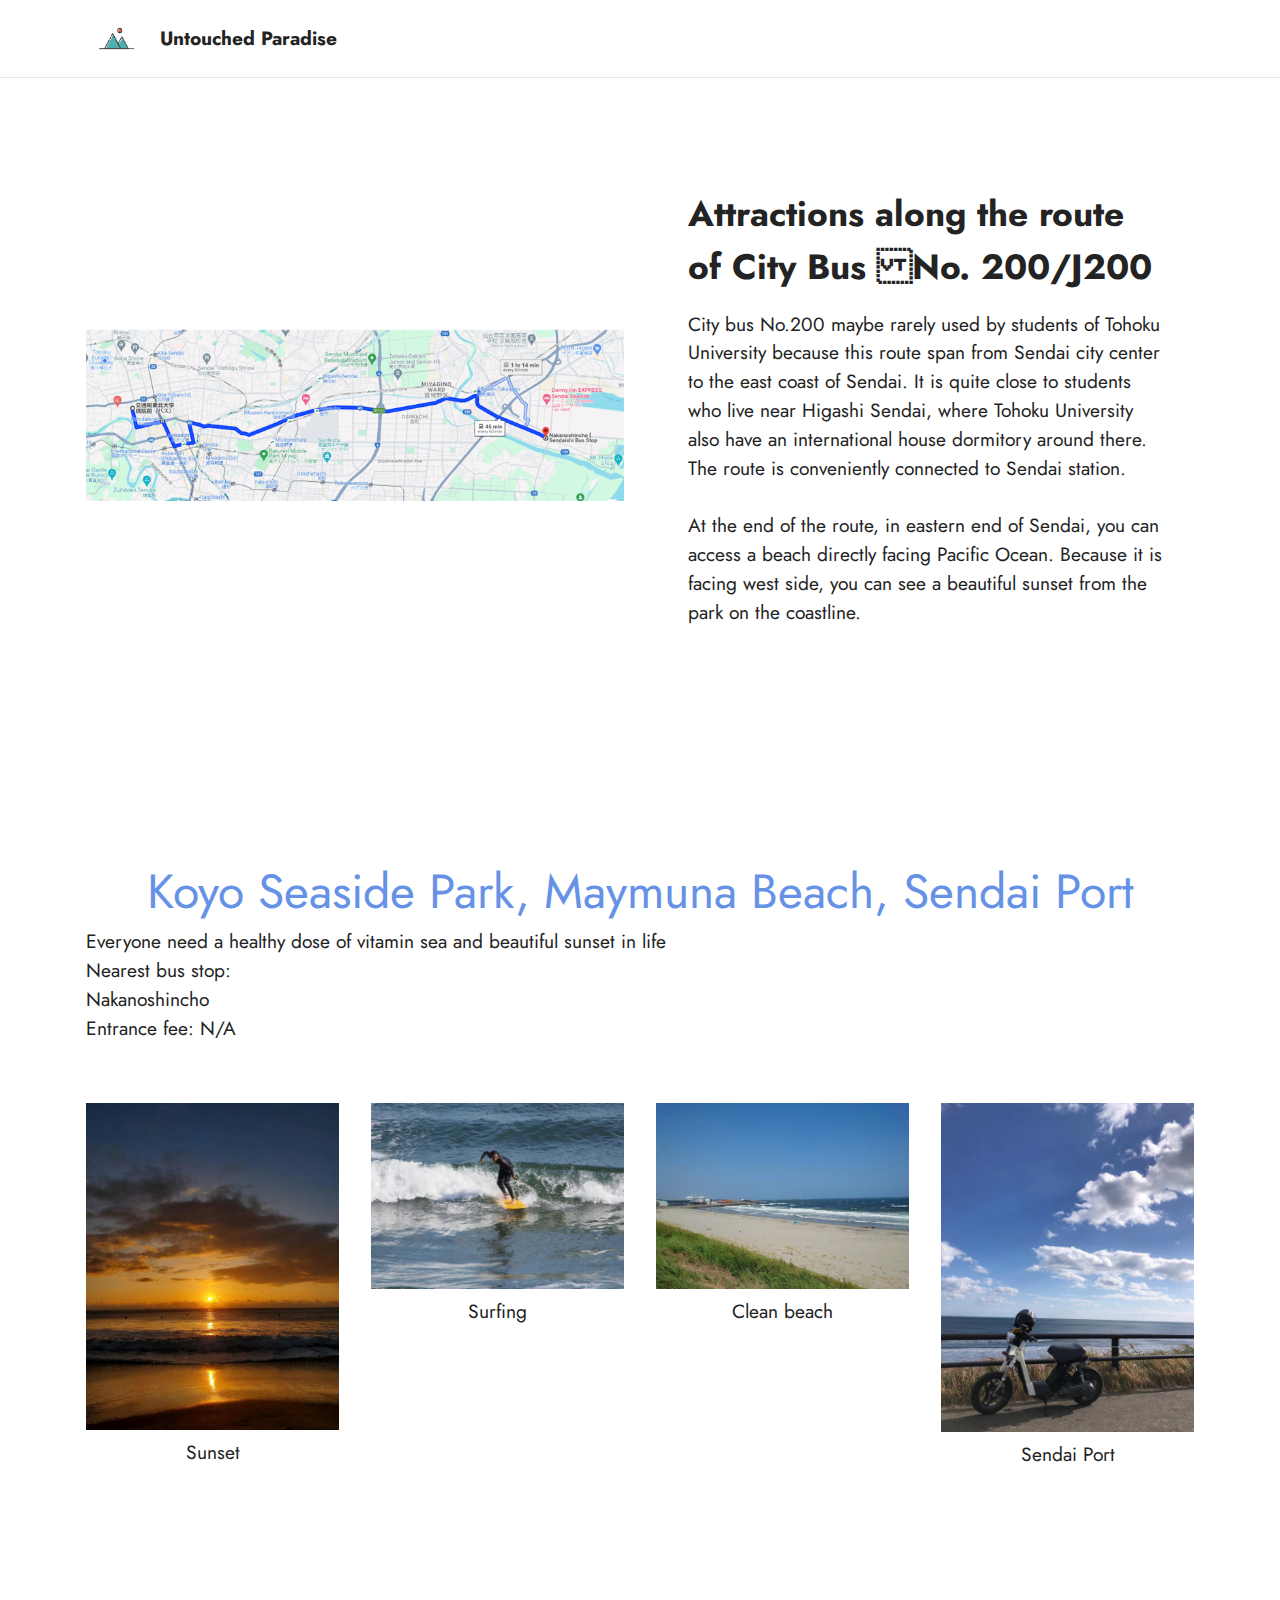
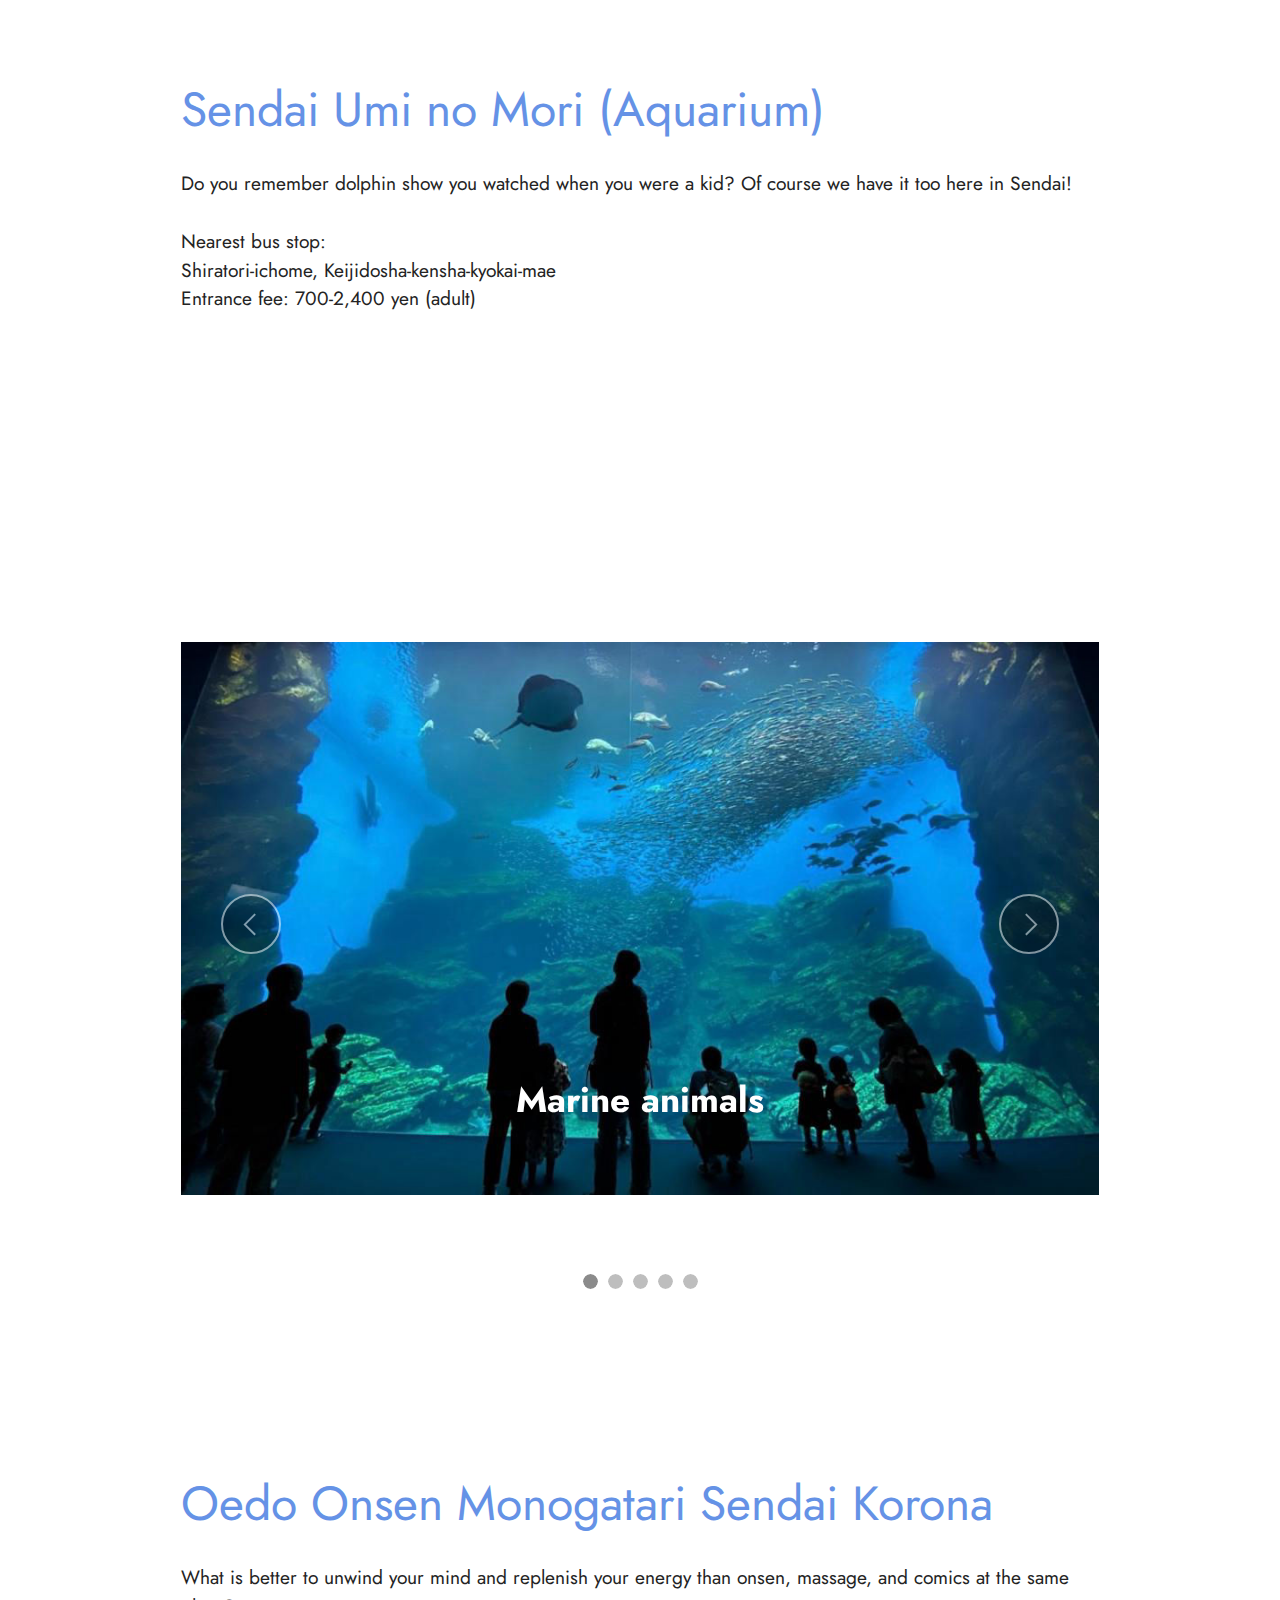
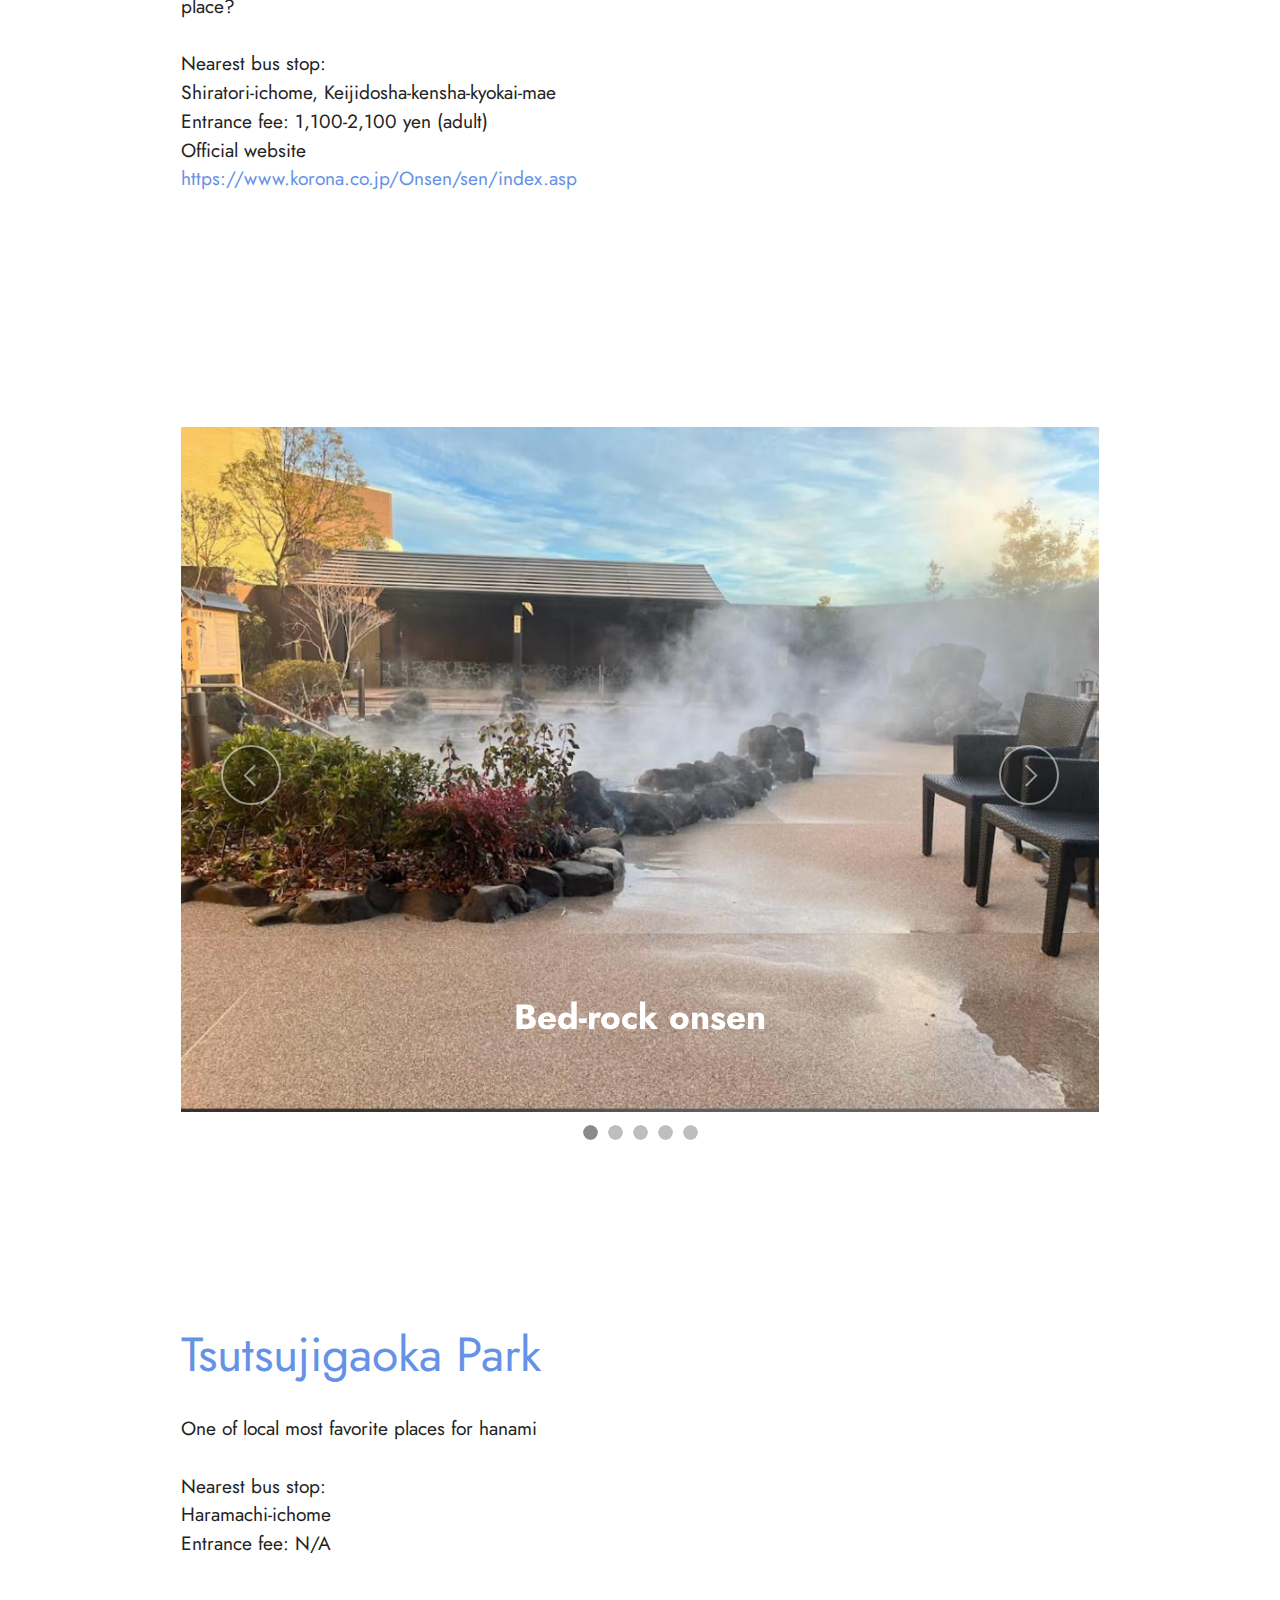
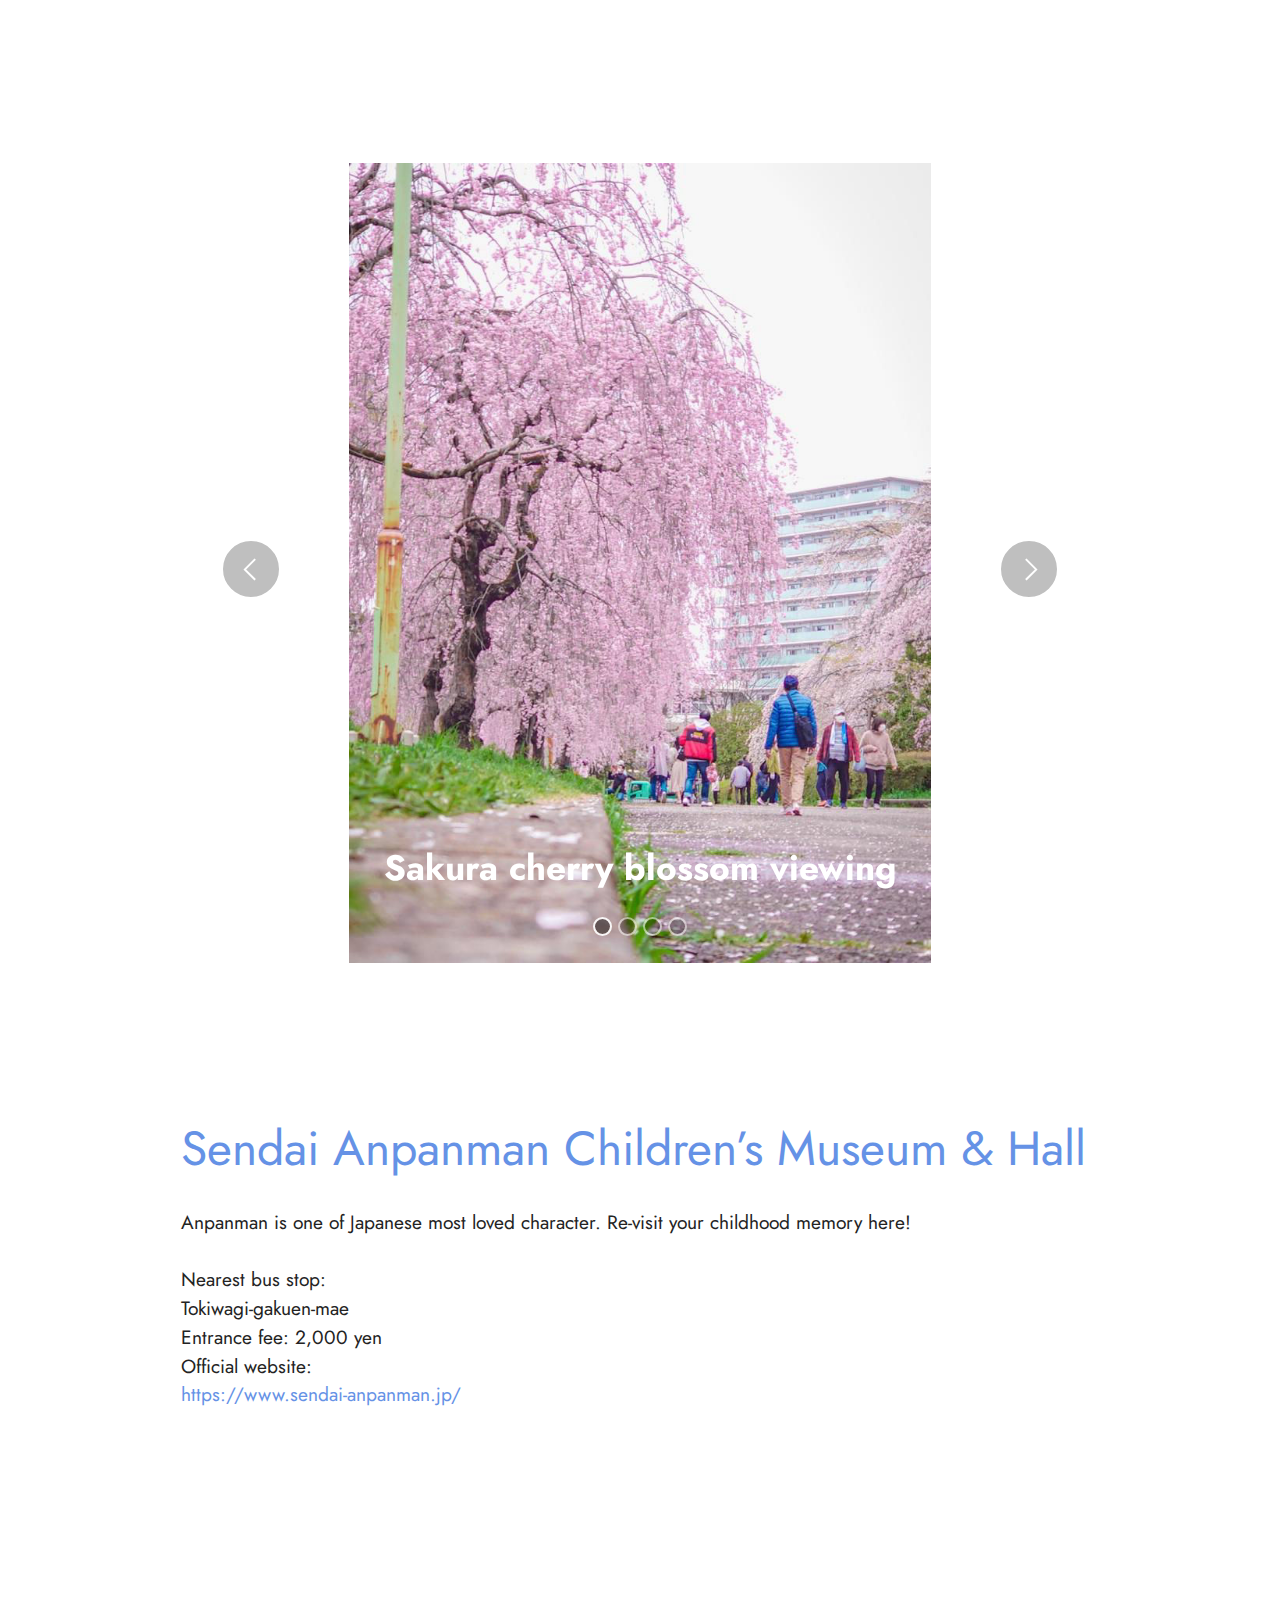
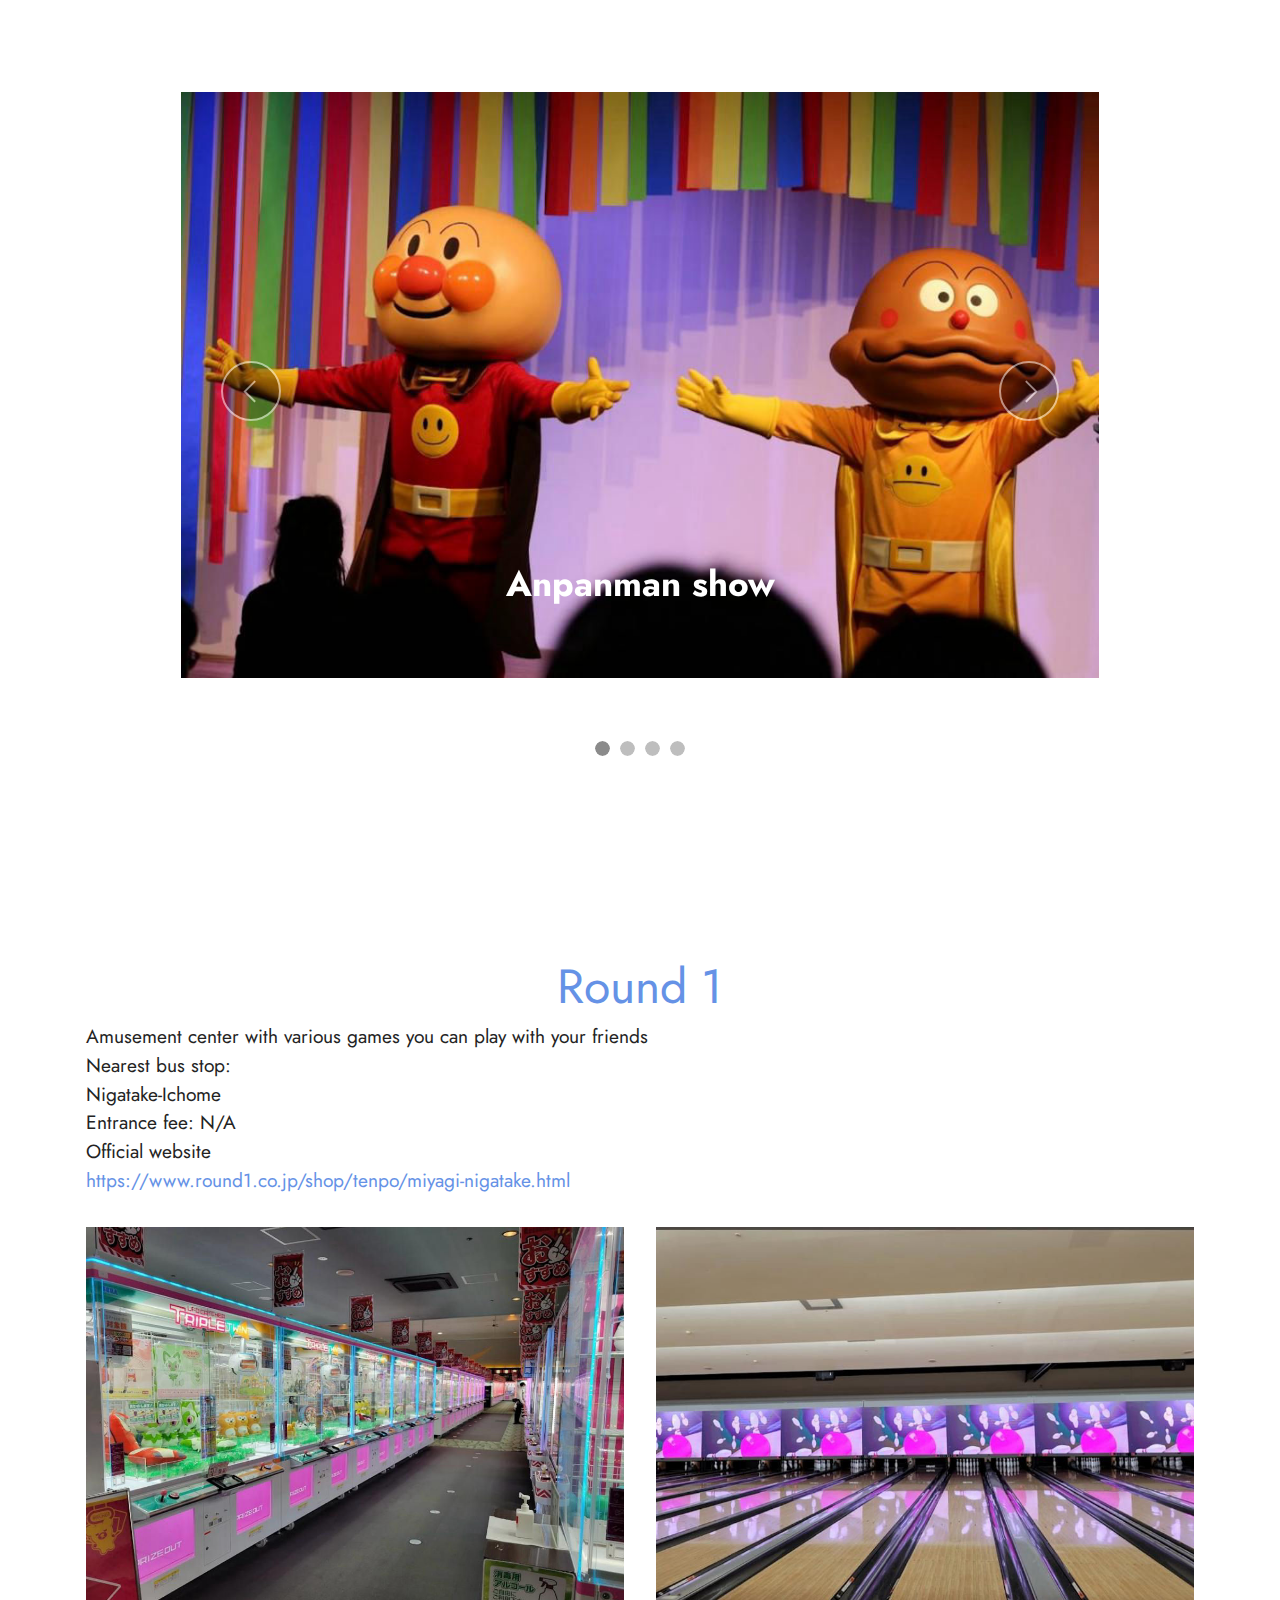
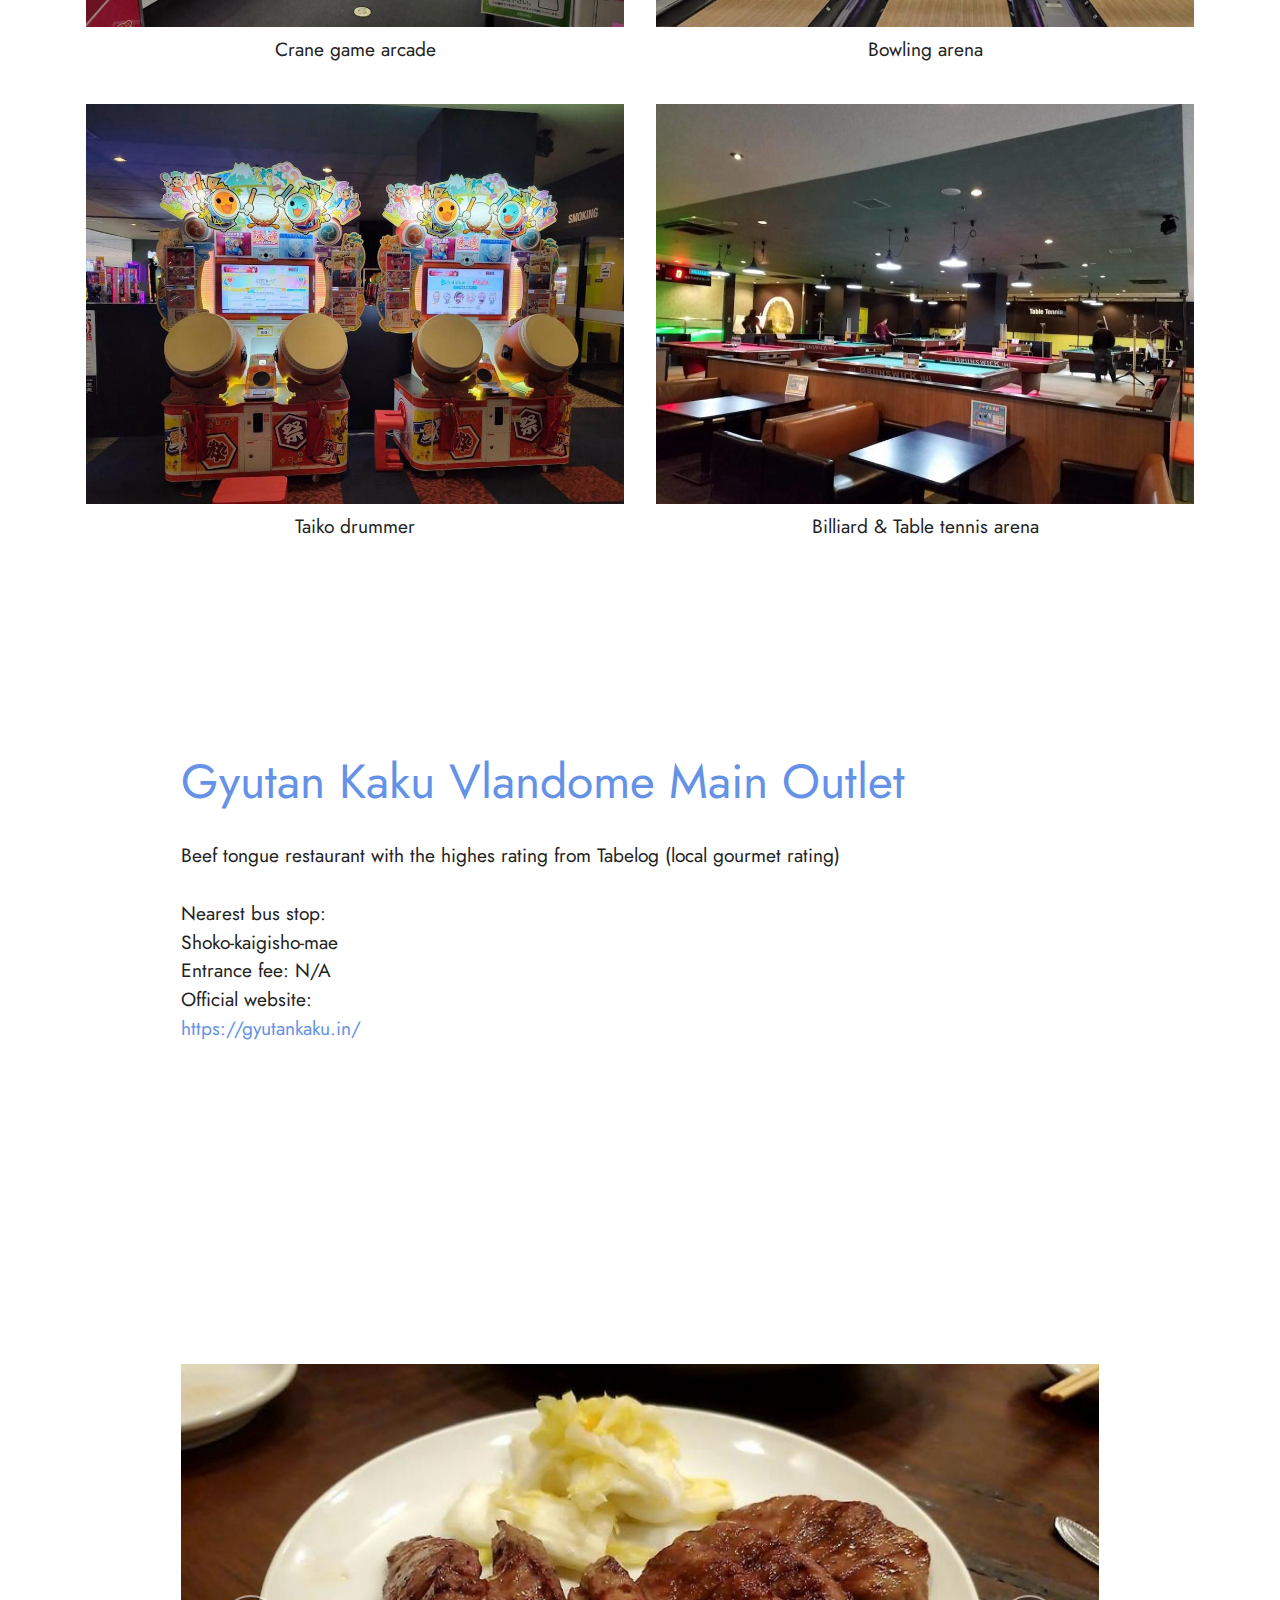
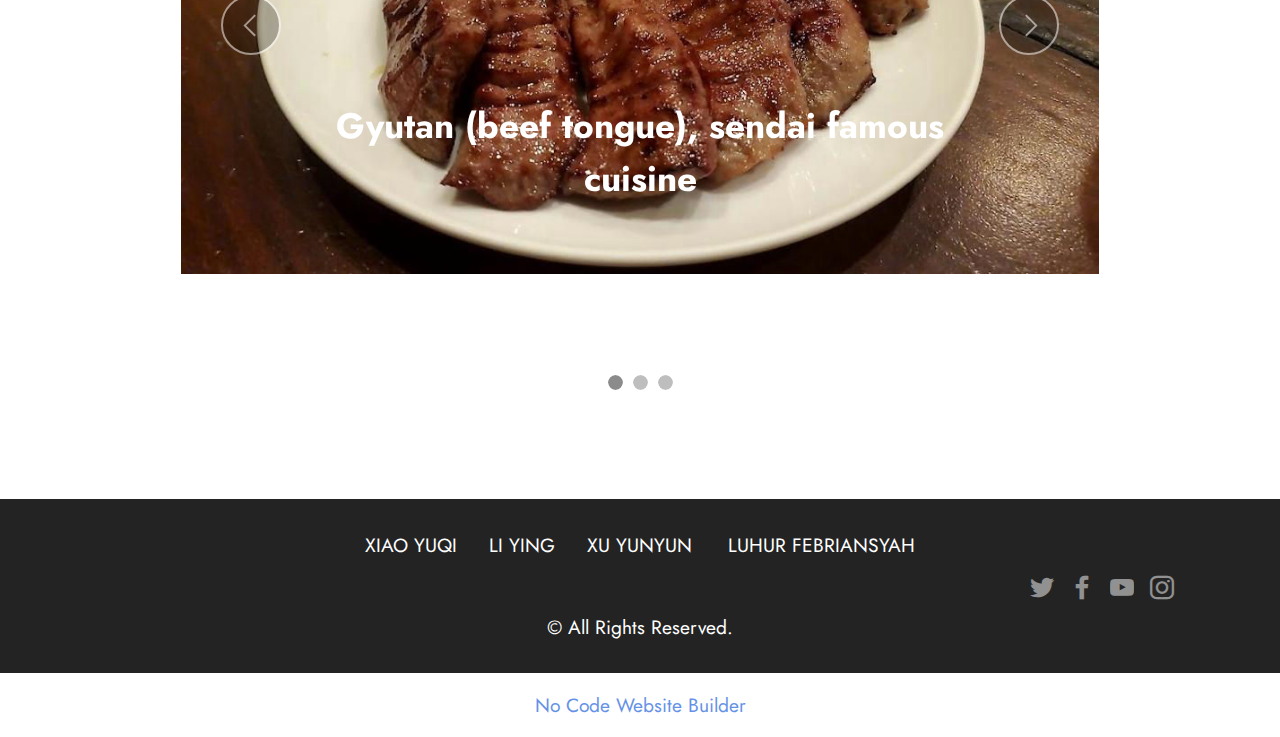
==== commit 2c02eaa4: "Add files via upload" ====
--- a/200.html
+++ b/200.html
@@ -103,8 +103,8 @@
         </div>
         <div class="row mbr-gallery mt-4">
             <div class="col-12 col-md-6 col-lg-3 item gallery-image">
-                <div class="item-wrapper" data-toggle="modal" data-bs-toggle="modal" data-target="#u1qegkVO3l-modal" data-bs-target="#u1qegkVO3l-modal">
-                    <img class="w-100" src="assets/images/200-slide-11-1-596x770.jpg" alt="Mobirise Website Builder" data-slide-to="0" data-bs-slide-to="0" data-target="#lb-u1qegkVO3l" data-bs-target="#lb-u1qegkVO3l">
+                <div class="item-wrapper" data-toggle="modal" data-bs-toggle="modal" data-target="#u1qeJ32y9v-modal" data-bs-target="#u1qeJ32y9v-modal">
+                    <img class="w-100" src="assets/images/200-slide-11-1-596x770.jpg" alt="Mobirise Website Builder" data-slide-to="0" data-bs-slide-to="0" data-target="#lb-u1qeJ32y9v" data-bs-target="#lb-u1qeJ32y9v">
                     <div class="icon-wrapper">
                         <span class="mobi-mbri mobi-mbri-search mbr-iconfont mbr-iconfont-btn"></span>
                     </div>
@@ -112,8 +112,8 @@
                 <h6 class="mbr-item-subtitle mbr-fonts-style align-center mb-2 mt-2 display-7">Sunset</h6>
             </div>
             <div class="col-12 col-md-6 col-lg-3 item gallery-image">
-                <div class="item-wrapper" data-toggle="modal" data-bs-toggle="modal" data-target="#u1qegkVO3l-modal" data-bs-target="#u1qegkVO3l-modal">
-                    <img class="w-100" src="assets/images/200-slide-11-2-596x439.jpg" alt="Mobirise Website Builder" data-slide-to="1" data-bs-slide-to="1" data-target="#lb-u1qegkVO3l" data-bs-target="#lb-u1qegkVO3l">
+                <div class="item-wrapper" data-toggle="modal" data-bs-toggle="modal" data-target="#u1qeJ32y9v-modal" data-bs-target="#u1qeJ32y9v-modal">
+                    <img class="w-100" src="assets/images/200-slide-11-2-596x439.jpg" alt="Mobirise Website Builder" data-slide-to="1" data-bs-slide-to="1" data-target="#lb-u1qeJ32y9v" data-bs-target="#lb-u1qeJ32y9v">
                     <div class="icon-wrapper">
                         <span class="mobi-mbri mobi-mbri-search mbr-iconfont mbr-iconfont-btn"></span>
                     </div>
@@ -121,8 +121,8 @@
                 <h6 class="mbr-item-subtitle mbr-fonts-style align-center mb-2 mt-2 display-7">Surfing</h6>
             </div>
             <div class="col-12 col-md-6 col-lg-3 item gallery-image">
-                <div class="item-wrapper" data-toggle="modal" data-bs-toggle="modal" data-target="#u1qegkVO3l-modal" data-bs-target="#u1qegkVO3l-modal">
-                    <img class="w-100" src="assets/images/200-slide-11-3-596x437.jpg" alt="Mobirise Website Builder" data-slide-to="2" data-bs-slide-to="2" data-target="#lb-u1qegkVO3l" data-bs-target="#lb-u1qegkVO3l">
+                <div class="item-wrapper" data-toggle="modal" data-bs-toggle="modal" data-target="#u1qeJ32y9v-modal" data-bs-target="#u1qeJ32y9v-modal">
+                    <img class="w-100" src="assets/images/200-slide-11-3-596x437.jpg" alt="Mobirise Website Builder" data-slide-to="2" data-bs-slide-to="2" data-target="#lb-u1qeJ32y9v" data-bs-target="#lb-u1qeJ32y9v">
                     <div class="icon-wrapper">
                         <span class="mobi-mbri mobi-mbri-search mbr-iconfont mbr-iconfont-btn"></span>
                     </div>
@@ -130,8 +130,8 @@
                 <h6 class="mbr-item-subtitle mbr-fonts-style align-center mb-2 mt-2 display-7">Clean beach</h6>
             </div>
             <div class="col-12 col-md-6 col-lg-3 item gallery-image">
-                <div class="item-wrapper" data-toggle="modal" data-bs-toggle="modal" data-target="#u1qegkVO3l-modal" data-bs-target="#u1qegkVO3l-modal">
-                    <img class="w-100" src="assets/images/200-slide-11-4-596x774.jpg" alt="Mobirise Website Builder" data-slide-to="3" data-bs-slide-to="3" data-target="#lb-u1qegkVO3l" data-bs-target="#lb-u1qegkVO3l">
+                <div class="item-wrapper" data-toggle="modal" data-bs-toggle="modal" data-target="#u1qeJ32y9v-modal" data-bs-target="#u1qeJ32y9v-modal">
+                    <img class="w-100" src="assets/images/200-slide-11-4-596x774.jpg" alt="Mobirise Website Builder" data-slide-to="3" data-bs-slide-to="3" data-target="#lb-u1qeJ32y9v" data-bs-target="#lb-u1qeJ32y9v">
                     <div class="icon-wrapper">
                         <span class="mobi-mbri mobi-mbri-search mbr-iconfont mbr-iconfont-btn"></span>
                     </div>
@@ -140,11 +140,11 @@
             </div>
         </div>
 
-        <div class="modal mbr-slider" tabindex="-1" role="dialog" aria-hidden="true" id="u1qegkVO3l-modal">
+        <div class="modal mbr-slider" tabindex="-1" role="dialog" aria-hidden="true" id="u1qeJ32y9v-modal">
             <div class="modal-dialog" role="document">
                 <div class="modal-content">
                     <div class="modal-body">
-                        <div class="carousel slide" id="lb-u1qegkVO3l" data-interval="5000" data-bs-interval="5000">
+                        <div class="carousel slide" id="lb-u1qeJ32y9v" data-interval="5000" data-bs-interval="5000">
                             <div class="carousel-inner">
                                 <div class="carousel-item active">
                                     <img class="d-block w-100" src="assets/images/200-slide-11-1-596x770.jpg" alt="Mobirise Website Builder">
@@ -160,18 +160,18 @@
                                 </div>
                             </div>
                             <ol class="carousel-indicators">
-                                <li data-slide-to="0" data-bs-slide-to="0" class="active" data-target="#lb-u1qegkVO3l" data-bs-target="#lb-u1qegkVO3l"></li>
-                                <li data-slide-to="1" data-bs-slide-to="1" data-target="#lb-u1qegkVO3l" data-bs-target="#lb-u1qegkVO3l"></li>
-                                <li data-slide-to="2" data-bs-slide-to="2" data-target="#lb-u1qegkVO3l" data-bs-target="#lb-u1qegkVO3l"></li>
-                                <li data-slide-to="3" data-bs-slide-to="3" data-target="#lb-u1qegkVO3l" data-bs-target="#lb-u1qegkVO3l"></li>
+                                <li data-slide-to="0" data-bs-slide-to="0" class="active" data-target="#lb-u1qeJ32y9v" data-bs-target="#lb-u1qeJ32y9v"></li>
+                                <li data-slide-to="1" data-bs-slide-to="1" data-target="#lb-u1qeJ32y9v" data-bs-target="#lb-u1qeJ32y9v"></li>
+                                <li data-slide-to="2" data-bs-slide-to="2" data-target="#lb-u1qeJ32y9v" data-bs-target="#lb-u1qeJ32y9v"></li>
+                                <li data-slide-to="3" data-bs-slide-to="3" data-target="#lb-u1qeJ32y9v" data-bs-target="#lb-u1qeJ32y9v"></li>
                             </ol>
                             <a role="button" href="" class="close" data-dismiss="modal" data-bs-dismiss="modal" aria-label="Close">
                             </a>
-                            <a class="carousel-control-prev carousel-control" role="button" data-slide="prev" data-bs-slide="prev" href="#lb-u1qegkVO3l">
+                            <a class="carousel-control-prev carousel-control" role="button" data-slide="prev" data-bs-slide="prev" href="#lb-u1qeJ32y9v">
                                 <span class="mobi-mbri mobi-mbri-arrow-prev" aria-hidden="true"></span>
                                 <span class="sr-only visually-hidden">Previous</span>
                             </a>
-                            <a class="carousel-control-next carousel-control" role="button" data-slide="next" data-bs-slide="next" href="#lb-u1qegkVO3l">
+                            <a class="carousel-control-next carousel-control" role="button" data-slide="next" data-bs-slide="next" href="#lb-u1qeJ32y9v">
                                 <span class="mobi-mbri mobi-mbri-arrow-next" aria-hidden="true"></span>
                                 <span class="sr-only visually-hidden">Next</span>
                             </a>
@@ -205,12 +205,12 @@
     <div class="container">
         <div class="row justify-content-center">
             <div class="col-12 col-md-10">
-                <div class="carousel slide carousel-fade" id="u1qegmghWW" data-interval="5000" data-bs-interval="5000">
+                <div class="carousel slide carousel-fade" id="u1qeJ3QOu1" data-interval="5000" data-bs-interval="5000">
                     
                     <ol class="carousel-indicators">
-                        <li data-slide-to="0" data-bs-slide-to="0" class="active" data-target="#u1qegmghWW" data-bs-target="#u1qegmghWW"></li>
-                        <li data-slide-to="1" data-bs-slide-to="1" data-target="#u1qegmghWW" data-bs-target="#u1qegmghWW"></li>
-                        <li data-slide-to="2" data-bs-slide-to="2" data-target="#u1qegmghWW" data-bs-target="#u1qegmghWW"></li><li data-slide-to="3" data-bs-slide-to="3" data-target="#u1qegmghWW" data-bs-target="#u1qegmghWW"></li><li data-slide-to="4" data-bs-slide-to="4" data-target="#u1qegmghWW" data-bs-target="#u1qegmghWW"></li>
+                        <li data-slide-to="0" data-bs-slide-to="0" class="active" data-target="#u1qeJ3QOu1" data-bs-target="#u1qeJ3QOu1"></li>
+                        <li data-slide-to="1" data-bs-slide-to="1" data-target="#u1qeJ3QOu1" data-bs-target="#u1qeJ3QOu1"></li>
+                        <li data-slide-to="2" data-bs-slide-to="2" data-target="#u1qeJ3QOu1" data-bs-target="#u1qeJ3QOu1"></li><li data-slide-to="3" data-bs-slide-to="3" data-target="#u1qeJ3QOu1" data-bs-target="#u1qeJ3QOu1"></li><li data-slide-to="4" data-bs-slide-to="4" data-target="#u1qeJ3QOu1" data-bs-target="#u1qeJ3QOu1"></li>
                     </ol>
                     <div class="carousel-inner">
                         <div class="carousel-item slider-image item active">
@@ -260,11 +260,11 @@
                             </div>
                         </div>
                     </div>
-                    <a class="carousel-control carousel-control-prev" role="button" data-slide="prev" data-bs-slide="prev" href="#u1qegmghWW">
+                    <a class="carousel-control carousel-control-prev" role="button" data-slide="prev" data-bs-slide="prev" href="#u1qeJ3QOu1">
                         <span class="mobi-mbri mobi-mbri-arrow-prev" aria-hidden="true"></span>
                         <span class="sr-only visually-hidden">Previous</span>
                     </a>
-                    <a class="carousel-control carousel-control-next" role="button" data-slide="next" data-bs-slide="next" href="#u1qegmghWW">
+                    <a class="carousel-control carousel-control-next" role="button" data-slide="next" data-bs-slide="next" href="#u1qeJ3QOu1">
                         <span class="mobi-mbri mobi-mbri-arrow-next" aria-hidden="true"></span>
                         <span class="sr-only visually-hidden">Next</span>
                     </a>
@@ -297,12 +297,12 @@
     <div class="container">
         <div class="row justify-content-center">
             <div class="col-12 col-md-10">
-                <div class="carousel slide carousel-fade" id="u1qegmWgYI" data-interval="5000" data-bs-interval="5000">
+                <div class="carousel slide carousel-fade" id="u1qeJ4BjqM" data-interval="5000" data-bs-interval="5000">
                     
                     <ol class="carousel-indicators">
-                        <li data-slide-to="0" data-bs-slide-to="0" class="active" data-target="#u1qegmWgYI" data-bs-target="#u1qegmWgYI"></li>
-                        <li data-slide-to="1" data-bs-slide-to="1" data-target="#u1qegmWgYI" data-bs-target="#u1qegmWgYI"></li>
-                        <li data-slide-to="2" data-bs-slide-to="2" data-target="#u1qegmWgYI" data-bs-target="#u1qegmWgYI"></li><li data-slide-to="3" data-bs-slide-to="3" data-target="#u1qegmWgYI" data-bs-target="#u1qegmWgYI"></li><li data-slide-to="4" data-bs-slide-to="4" data-target="#u1qegmWgYI" data-bs-target="#u1qegmWgYI"></li>
+                        <li data-slide-to="0" data-bs-slide-to="0" class="active" data-target="#u1qeJ4BjqM" data-bs-target="#u1qeJ4BjqM"></li>
+                        <li data-slide-to="1" data-bs-slide-to="1" data-target="#u1qeJ4BjqM" data-bs-target="#u1qeJ4BjqM"></li>
+                        <li data-slide-to="2" data-bs-slide-to="2" data-target="#u1qeJ4BjqM" data-bs-target="#u1qeJ4BjqM"></li><li data-slide-to="3" data-bs-slide-to="3" data-target="#u1qeJ4BjqM" data-bs-target="#u1qeJ4BjqM"></li><li data-slide-to="4" data-bs-slide-to="4" data-target="#u1qeJ4BjqM" data-bs-target="#u1qeJ4BjqM"></li>
                     </ol>
                     <div class="carousel-inner">
                         <div class="carousel-item slider-image item active">
@@ -351,11 +351,11 @@
                             </div>
                         </div>
                     </div>
-                    <a class="carousel-control carousel-control-prev" role="button" data-slide="prev" data-bs-slide="prev" href="#u1qegmWgYI">
+                    <a class="carousel-control carousel-control-prev" role="button" data-slide="prev" data-bs-slide="prev" href="#u1qeJ4BjqM">
                         <span class="mobi-mbri mobi-mbri-arrow-prev" aria-hidden="true"></span>
                         <span class="sr-only visually-hidden">Previous</span>
                     </a>
-                    <a class="carousel-control carousel-control-next" role="button" data-slide="next" data-bs-slide="next" href="#u1qegmWgYI">
+                    <a class="carousel-control carousel-control-next" role="button" data-slide="next" data-bs-slide="next" href="#u1qeJ4BjqM">
                         <span class="mobi-mbri mobi-mbri-arrow-next" aria-hidden="true"></span>
                         <span class="sr-only visually-hidden">Next</span>
                     </a>
@@ -387,12 +387,12 @@
     <div class="container">
         <div class="row justify-content-center">
             <div class="col-12 col-md-10">
-                <div class="carousel slide carousel-fade" id="u1qegnJsoq" data-interval="5000" data-bs-interval="5000">
+                <div class="carousel slide carousel-fade" id="u1qeJ5oRUk" data-interval="5000" data-bs-interval="5000">
                     
                     <ol class="carousel-indicators">
-                        <li data-slide-to="0" data-bs-slide-to="0" class="active" data-target="#u1qegnJsoq" data-bs-target="#u1qegnJsoq"></li>
-                        <li data-slide-to="1" data-bs-slide-to="1" data-target="#u1qegnJsoq" data-bs-target="#u1qegnJsoq"></li>
-                        <li data-slide-to="2" data-bs-slide-to="2" data-target="#u1qegnJsoq" data-bs-target="#u1qegnJsoq"></li><li data-slide-to="3" data-bs-slide-to="3" data-target="#u1qegnJsoq" data-bs-target="#u1qegnJsoq"></li>
+                        <li data-slide-to="0" data-bs-slide-to="0" class="active" data-target="#u1qeJ5oRUk" data-bs-target="#u1qeJ5oRUk"></li>
+                        <li data-slide-to="1" data-bs-slide-to="1" data-target="#u1qeJ5oRUk" data-bs-target="#u1qeJ5oRUk"></li>
+                        <li data-slide-to="2" data-bs-slide-to="2" data-target="#u1qeJ5oRUk" data-bs-target="#u1qeJ5oRUk"></li><li data-slide-to="3" data-bs-slide-to="3" data-target="#u1qeJ5oRUk" data-bs-target="#u1qeJ5oRUk"></li>
                     </ol>
                     <div class="carousel-inner">
                         <div class="carousel-item slider-image item active">
@@ -432,11 +432,11 @@
                             </div>
                         </div>
                     </div>
-                    <a class="carousel-control carousel-control-prev" role="button" data-slide="prev" data-bs-slide="prev" href="#u1qegnJsoq">
+                    <a class="carousel-control carousel-control-prev" role="button" data-slide="prev" data-bs-slide="prev" href="#u1qeJ5oRUk">
                         <span class="mobi-mbri mobi-mbri-arrow-prev" aria-hidden="true"></span>
                         <span class="sr-only visually-hidden">Previous</span>
                     </a>
-                    <a class="carousel-control carousel-control-next" role="button" data-slide="next" data-bs-slide="next" href="#u1qegnJsoq">
+                    <a class="carousel-control carousel-control-next" role="button" data-slide="next" data-bs-slide="next" href="#u1qeJ5oRUk">
                         <span class="mobi-mbri mobi-mbri-arrow-next" aria-hidden="true"></span>
                         <span class="sr-only visually-hidden">Next</span>
                     </a>
@@ -469,12 +469,12 @@
     <div class="container">
         <div class="row justify-content-center">
             <div class="col-12 col-md-10">
-                <div class="carousel slide carousel-fade" id="u1qegomc1z" data-interval="5000" data-bs-interval="5000">
+                <div class="carousel slide carousel-fade" id="u1qeJ63Lli" data-interval="5000" data-bs-interval="5000">
                     
                     <ol class="carousel-indicators">
-                        <li data-slide-to="0" data-bs-slide-to="0" class="active" data-target="#u1qegomc1z" data-bs-target="#u1qegomc1z"></li>
-                        <li data-slide-to="1" data-bs-slide-to="1" data-target="#u1qegomc1z" data-bs-target="#u1qegomc1z"></li>
-                        <li data-slide-to="2" data-bs-slide-to="2" data-target="#u1qegomc1z" data-bs-target="#u1qegomc1z"></li><li data-slide-to="3" data-bs-slide-to="3" data-target="#u1qegomc1z" data-bs-target="#u1qegomc1z"></li>
+                        <li data-slide-to="0" data-bs-slide-to="0" class="active" data-target="#u1qeJ63Lli" data-bs-target="#u1qeJ63Lli"></li>
+                        <li data-slide-to="1" data-bs-slide-to="1" data-target="#u1qeJ63Lli" data-bs-target="#u1qeJ63Lli"></li>
+                        <li data-slide-to="2" data-bs-slide-to="2" data-target="#u1qeJ63Lli" data-bs-target="#u1qeJ63Lli"></li><li data-slide-to="3" data-bs-slide-to="3" data-target="#u1qeJ63Lli" data-bs-target="#u1qeJ63Lli"></li>
                     </ol>
                     <div class="carousel-inner">
                         <div class="carousel-item slider-image item active">
@@ -513,11 +513,11 @@
                             </div>
                         </div>
                     </div>
-                    <a class="carousel-control carousel-control-prev" role="button" data-slide="prev" data-bs-slide="prev" href="#u1qegomc1z">
+                    <a class="carousel-control carousel-control-prev" role="button" data-slide="prev" data-bs-slide="prev" href="#u1qeJ63Lli">
                         <span class="mobi-mbri mobi-mbri-arrow-prev" aria-hidden="true"></span>
                         <span class="sr-only visually-hidden">Previous</span>
                     </a>
-                    <a class="carousel-control carousel-control-next" role="button" data-slide="next" data-bs-slide="next" href="#u1qegomc1z">
+                    <a class="carousel-control carousel-control-next" role="button" data-slide="next" data-bs-slide="next" href="#u1qeJ63Lli">
                         <span class="mobi-mbri mobi-mbri-arrow-next" aria-hidden="true"></span>
                         <span class="sr-only visually-hidden">Next</span>
                     </a>
@@ -542,8 +542,8 @@
         </div>
         <div class="row mbr-gallery mt-4">
             <div class="col-12 col-md-6 col-lg-6 item gallery-image">
-                <div class="item-wrapper" data-toggle="modal" data-bs-toggle="modal" data-target="#u1qegoLTE4-modal" data-bs-target="#u1qegoLTE4-modal">
-                    <img class="w-100" src="assets/images/200-slide-16-1-1024x753.jpg" alt="Mobirise Website Builder" data-slide-to="0" data-bs-slide-to="0" data-target="#lb-u1qegoLTE4" data-bs-target="#lb-u1qegoLTE4">
+                <div class="item-wrapper" data-toggle="modal" data-bs-toggle="modal" data-target="#u1qeJ6uDaP-modal" data-bs-target="#u1qeJ6uDaP-modal">
+                    <img class="w-100" src="assets/images/200-slide-16-1-1024x753.jpg" alt="Mobirise Website Builder" data-slide-to="0" data-bs-slide-to="0" data-target="#lb-u1qeJ6uDaP" data-bs-target="#lb-u1qeJ6uDaP">
                     <div class="icon-wrapper">
                         <span class="mobi-mbri mobi-mbri-search mbr-iconfont mbr-iconfont-btn"></span>
                     </div>
@@ -551,8 +551,8 @@
                 <h6 class="mbr-item-subtitle mbr-fonts-style align-center mb-2 mt-2 display-7">Crane game arcade</h6>
             </div>
             <div class="col-12 col-md-6 col-lg-6 item gallery-image">
-                <div class="item-wrapper" data-toggle="modal" data-bs-toggle="modal" data-target="#u1qegoLTE4-modal" data-bs-target="#u1qegoLTE4-modal">
-                    <img class="w-100" src="assets/images/200-slide-16-2-1024x626.jpg" alt="Mobirise Website Builder" data-slide-to="1" data-bs-slide-to="1" data-target="#lb-u1qegoLTE4" data-bs-target="#lb-u1qegoLTE4">
+                <div class="item-wrapper" data-toggle="modal" data-bs-toggle="modal" data-target="#u1qeJ6uDaP-modal" data-bs-target="#u1qeJ6uDaP-modal">
+                    <img class="w-100" src="assets/images/200-slide-16-2-1024x626.jpg" alt="Mobirise Website Builder" data-slide-to="1" data-bs-slide-to="1" data-target="#lb-u1qeJ6uDaP" data-bs-target="#lb-u1qeJ6uDaP">
                     <div class="icon-wrapper">
                         <span class="mobi-mbri mobi-mbri-search mbr-iconfont mbr-iconfont-btn"></span>
                     </div>
@@ -560,8 +560,8 @@
                 <h6 class="mbr-item-subtitle mbr-fonts-style align-center mb-2 mt-2 display-7">Bowling arena</h6>
             </div>
             <div class="col-12 col-md-6 col-lg-6 item gallery-image">
-                <div class="item-wrapper" data-toggle="modal" data-bs-toggle="modal" data-target="#u1qegoLTE4-modal" data-bs-target="#u1qegoLTE4-modal">
-                    <img class="w-100" src="assets/images/200-slide-16-3-1024x764.jpg" alt="Mobirise Website Builder" data-slide-to="2" data-bs-slide-to="2" data-target="#lb-u1qegoLTE4" data-bs-target="#lb-u1qegoLTE4">
+                <div class="item-wrapper" data-toggle="modal" data-bs-toggle="modal" data-target="#u1qeJ6uDaP-modal" data-bs-target="#u1qeJ6uDaP-modal">
+                    <img class="w-100" src="assets/images/200-slide-16-3-1024x764.jpg" alt="Mobirise Website Builder" data-slide-to="2" data-bs-slide-to="2" data-target="#lb-u1qeJ6uDaP" data-bs-target="#lb-u1qeJ6uDaP">
                     <div class="icon-wrapper">
                         <span class="mobi-mbri mobi-mbri-search mbr-iconfont mbr-iconfont-btn"></span>
                     </div>
@@ -569,8 +569,8 @@
                 <h6 class="mbr-item-subtitle mbr-fonts-style align-center mb-2 mt-2 display-7">Taiko drummer</h6>
             </div>
             <div class="col-12 col-md-6 col-lg-6 item gallery-image">
-                <div class="item-wrapper" data-toggle="modal" data-bs-toggle="modal" data-target="#u1qegoLTE4-modal" data-bs-target="#u1qegoLTE4-modal">
-                    <img class="w-100" src="assets/images/200-slide-16-4-1024x759.jpg" alt="Mobirise Website Builder" data-slide-to="3" data-bs-slide-to="3" data-target="#lb-u1qegoLTE4" data-bs-target="#lb-u1qegoLTE4">
+                <div class="item-wrapper" data-toggle="modal" data-bs-toggle="modal" data-target="#u1qeJ6uDaP-modal" data-bs-target="#u1qeJ6uDaP-modal">
+                    <img class="w-100" src="assets/images/200-slide-16-4-1024x759.jpg" alt="Mobirise Website Builder" data-slide-to="3" data-bs-slide-to="3" data-target="#lb-u1qeJ6uDaP" data-bs-target="#lb-u1qeJ6uDaP">
                     <div class="icon-wrapper">
                         <span class="mobi-mbri mobi-mbri-search mbr-iconfont mbr-iconfont-btn"></span>
                     </div>
@@ -579,11 +579,11 @@
             </div>
         </div>
 
-        <div class="modal mbr-slider" tabindex="-1" role="dialog" aria-hidden="true" id="u1qegoLTE4-modal">
+        <div class="modal mbr-slider" tabindex="-1" role="dialog" aria-hidden="true" id="u1qeJ6uDaP-modal">
             <div class="modal-dialog" role="document">
                 <div class="modal-content">
                     <div class="modal-body">
-                        <div class="carousel slide" id="lb-u1qegoLTE4" data-interval="5000" data-bs-interval="5000">
+                        <div class="carousel slide" id="lb-u1qeJ6uDaP" data-interval="5000" data-bs-interval="5000">
                             <div class="carousel-inner">
                                 <div class="carousel-item active">
                                     <img class="d-block w-100" src="assets/images/200-slide-16-1-1024x753.jpg" alt="Mobirise Website Builder">
@@ -599,18 +599,18 @@
                                 </div>
                             </div>
                             <ol class="carousel-indicators">
-                                <li data-slide-to="0" data-bs-slide-to="0" class="active" data-target="#lb-u1qegoLTE4" data-bs-target="#lb-u1qegoLTE4"></li>
-                                <li data-slide-to="1" data-bs-slide-to="1" data-target="#lb-u1qegoLTE4" data-bs-target="#lb-u1qegoLTE4"></li>
-                                <li data-slide-to="2" data-bs-slide-to="2" data-target="#lb-u1qegoLTE4" data-bs-target="#lb-u1qegoLTE4"></li>
-                                <li data-slide-to="3" data-bs-slide-to="3" data-target="#lb-u1qegoLTE4" data-bs-target="#lb-u1qegoLTE4"></li>
+                                <li data-slide-to="0" data-bs-slide-to="0" class="active" data-target="#lb-u1qeJ6uDaP" data-bs-target="#lb-u1qeJ6uDaP"></li>
+                                <li data-slide-to="1" data-bs-slide-to="1" data-target="#lb-u1qeJ6uDaP" data-bs-target="#lb-u1qeJ6uDaP"></li>
+                                <li data-slide-to="2" data-bs-slide-to="2" data-target="#lb-u1qeJ6uDaP" data-bs-target="#lb-u1qeJ6uDaP"></li>
+                                <li data-slide-to="3" data-bs-slide-to="3" data-target="#lb-u1qeJ6uDaP" data-bs-target="#lb-u1qeJ6uDaP"></li>
                             </ol>
                             <a role="button" href="" class="close" data-dismiss="modal" data-bs-dismiss="modal" aria-label="Close">
                             </a>
-                            <a class="carousel-control-prev carousel-control" role="button" data-slide="prev" data-bs-slide="prev" href="#lb-u1qegoLTE4">
+                            <a class="carousel-control-prev carousel-control" role="button" data-slide="prev" data-bs-slide="prev" href="#lb-u1qeJ6uDaP">
                                 <span class="mobi-mbri mobi-mbri-arrow-prev" aria-hidden="true"></span>
                                 <span class="sr-only visually-hidden">Previous</span>
                             </a>
-                            <a class="carousel-control-next carousel-control" role="button" data-slide="next" data-bs-slide="next" href="#lb-u1qegoLTE4">
+                            <a class="carousel-control-next carousel-control" role="button" data-slide="next" data-bs-slide="next" href="#lb-u1qeJ6uDaP">
                                 <span class="mobi-mbri mobi-mbri-arrow-next" aria-hidden="true"></span>
                                 <span class="sr-only visually-hidden">Next</span>
                             </a>
@@ -645,12 +645,12 @@
     <div class="container">
         <div class="row justify-content-center">
             <div class="col-12 col-md-10">
-                <div class="carousel slide carousel-fade" id="u1qegpz2fA" data-interval="5000" data-bs-interval="5000">
+                <div class="carousel slide carousel-fade" id="u1qeJ7hCZC" data-interval="5000" data-bs-interval="5000">
                     
                     <ol class="carousel-indicators">
-                        <li data-slide-to="0" data-bs-slide-to="0" class="active" data-target="#u1qegpz2fA" data-bs-target="#u1qegpz2fA"></li>
-                        <li data-slide-to="1" data-bs-slide-to="1" data-target="#u1qegpz2fA" data-bs-target="#u1qegpz2fA"></li>
-                        <li data-slide-to="2" data-bs-slide-to="2" data-target="#u1qegpz2fA" data-bs-target="#u1qegpz2fA"></li>
+                        <li data-slide-to="0" data-bs-slide-to="0" class="active" data-target="#u1qeJ7hCZC" data-bs-target="#u1qeJ7hCZC"></li>
+                        <li data-slide-to="1" data-bs-slide-to="1" data-target="#u1qeJ7hCZC" data-bs-target="#u1qeJ7hCZC"></li>
+                        <li data-slide-to="2" data-bs-slide-to="2" data-target="#u1qeJ7hCZC" data-bs-target="#u1qeJ7hCZC"></li>
                     </ol>
                     <div class="carousel-inner">
                         <div class="carousel-item slider-image item active">
@@ -684,11 +684,11 @@
                             </div>
                         </div>
                     </div>
-                    <a class="carousel-control carousel-control-prev" role="button" data-slide="prev" data-bs-slide="prev" href="#u1qegpz2fA">
+                    <a class="carousel-control carousel-control-prev" role="button" data-slide="prev" data-bs-slide="prev" href="#u1qeJ7hCZC">
                         <span class="mobi-mbri mobi-mbri-arrow-prev" aria-hidden="true"></span>
                         <span class="sr-only visually-hidden">Previous</span>
                     </a>
-                    <a class="carousel-control carousel-control-next" role="button" data-slide="next" data-bs-slide="next" href="#u1qegpz2fA">
+                    <a class="carousel-control carousel-control-next" role="button" data-slide="next" data-bs-slide="next" href="#u1qeJ7hCZC">
                         <span class="mobi-mbri mobi-mbri-arrow-next" aria-hidden="true"></span>
                         <span class="sr-only visually-hidden">Next</span>
                     </a>
@@ -750,7 +750,7 @@
             </div>
         </div>
     </div>
-</section><section class="display-7" style="padding: 0;align-items: center;justify-content: center;flex-wrap: wrap;    align-content: center;display: flex;position: relative;height: 4rem;"><a href="https://mobiri.se/2758555" style="flex: 1 1;height: 4rem;position: absolute;width: 100%;z-index: 1;"><img alt="" style="height: 4rem;" src="[data-uri]"></a><p style="margin: 0;text-align: center;" class="display-7">&#8204;</p><a style="z-index:1" href="https://mobirise.com/builder/ai-website-builder.html">AI Website Builder</a></section><script src="assets/bootstrap/js/bootstrap.bundle.min.js"></script>  <script src="assets/smoothscroll/smooth-scroll.js"></script>  <script src="assets/ytplayer/index.js"></script>  <script src="assets/dropdown/js/navbar-dropdown.js"></script>  <script src="assets/theme/js/script.js"></script>  
+</section><section class="display-7" style="padding: 0;align-items: center;justify-content: center;flex-wrap: wrap;    align-content: center;display: flex;position: relative;height: 4rem;"><a href="https://mobiri.se/2758555" style="flex: 1 1;height: 4rem;position: absolute;width: 100%;z-index: 1;"><img alt="" style="height: 4rem;" src="[data-uri]"></a><p style="margin: 0;text-align: center;" class="display-7">&#8204;</p><a style="z-index:1" href="https://mobirise.com/builder/no-code-website-builder.html">No Code Website Builder</a></section><script src="assets/bootstrap/js/bootstrap.bundle.min.js"></script>  <script src="assets/smoothscroll/smooth-scroll.js"></script>  <script src="assets/ytplayer/index.js"></script>  <script src="assets/dropdown/js/navbar-dropdown.js"></script>  <script src="assets/theme/js/script.js"></script>  
   
   
 </body>
